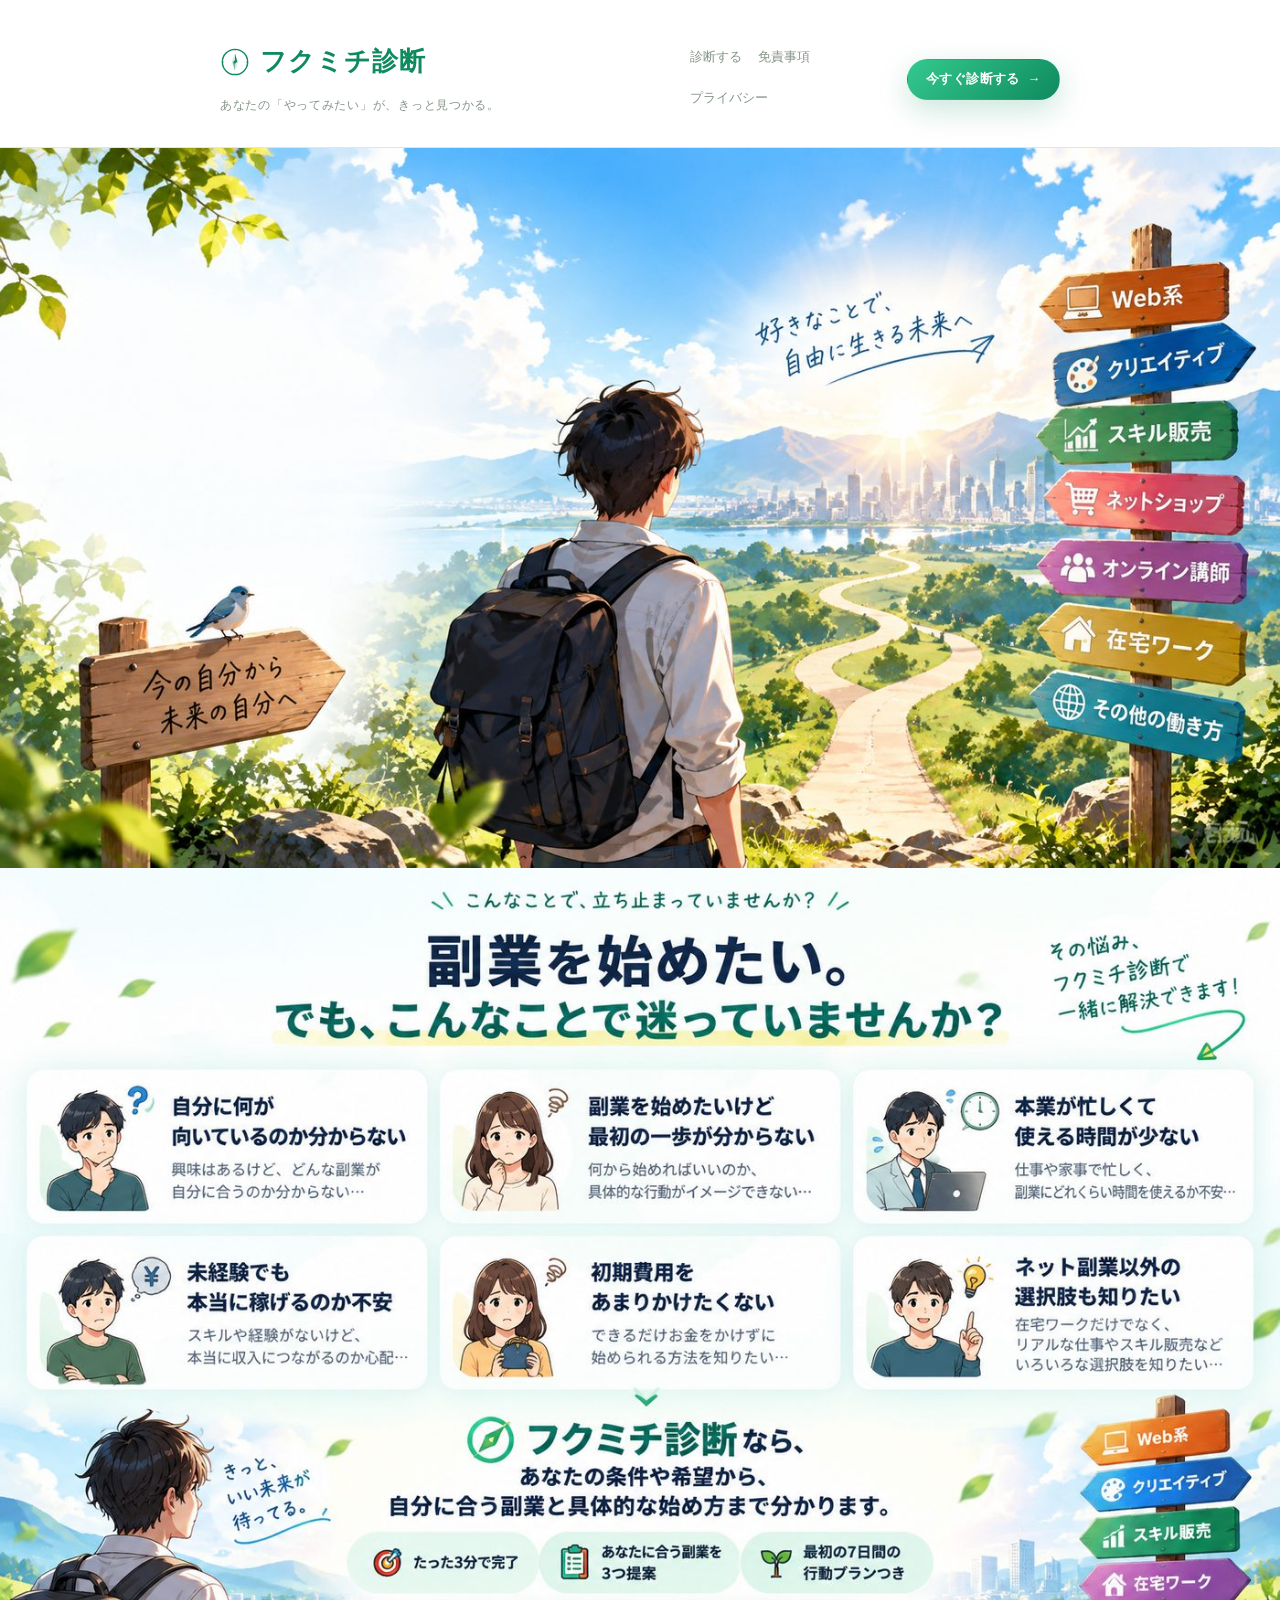
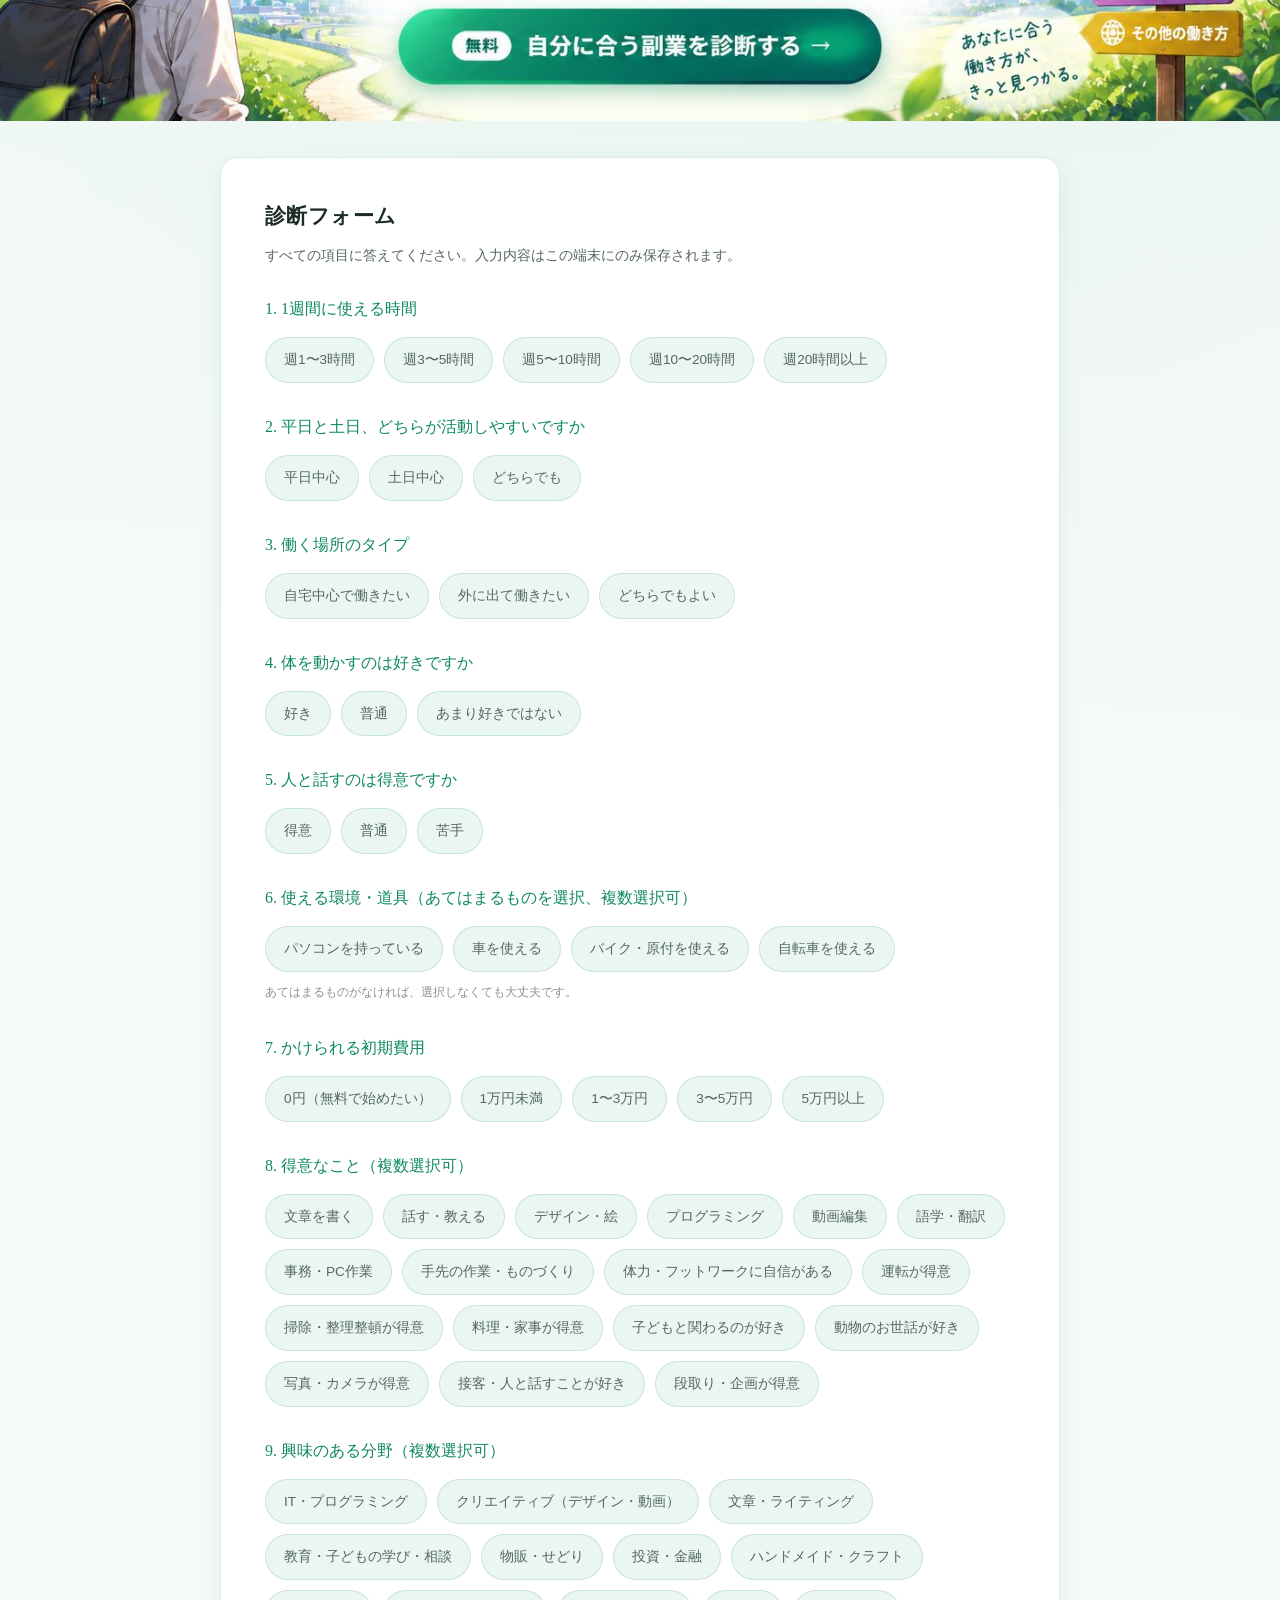
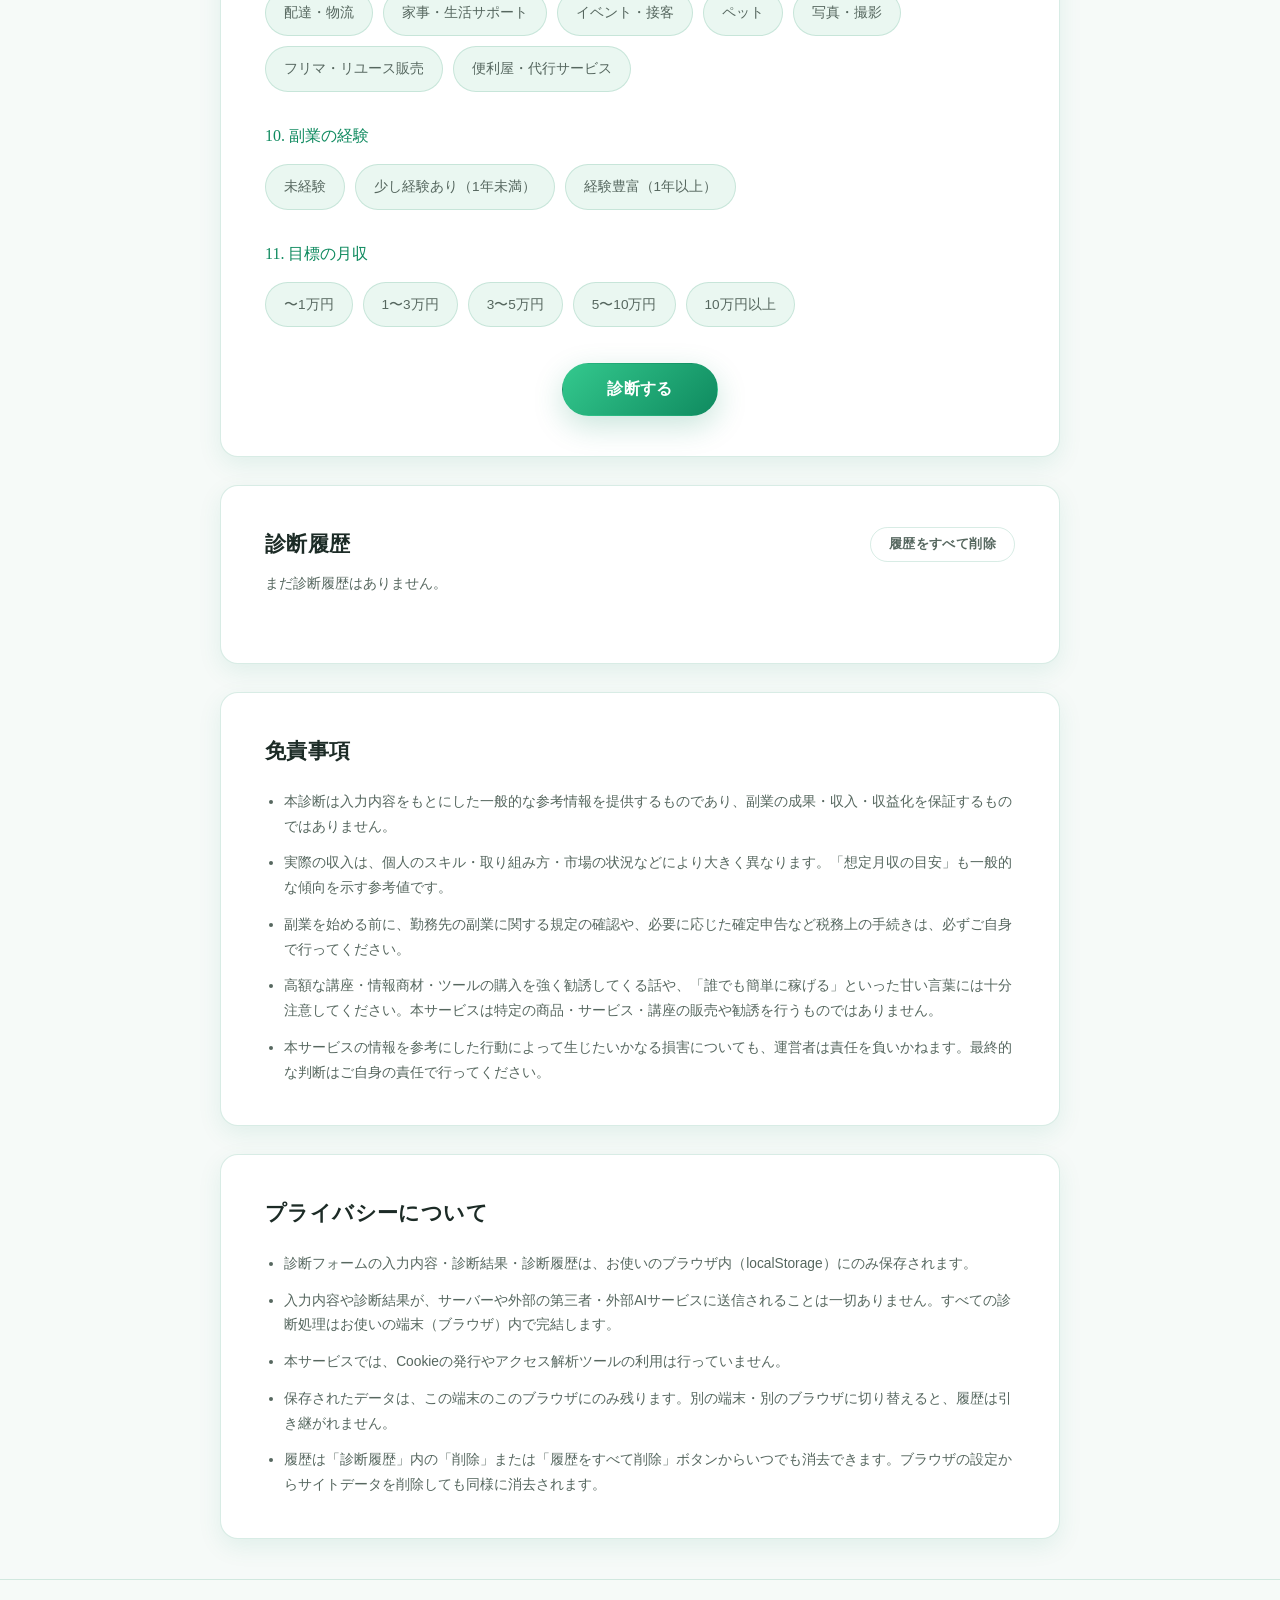
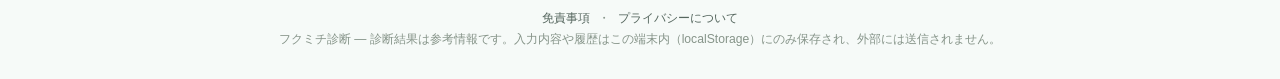
==== index.html @ d7894c23 "Add files via upload" ====
<!DOCTYPE html>
<html lang="ja">
<head>
<meta charset="UTF-8">
<meta name="viewport" content="width=device-width, initial-scale=1.0">
<title>フクミチ診断｜自分に合う副業と最初の7日間が分かる無料診断</title>
<meta name="description" content="自分に合う副業が分かる無料診断サービス「フクミチ診断」。簡単な質問に答えるだけで、副業初心者でも始めやすいおすすめ副業を3つ提案し、最初の7日間の行動プランまで案内します。">
<meta name="robots" content="index, follow">
<link rel="canonical" href="https://jin-builds.github.io/fukumichi-shindan/">

<meta property="og:type" content="website">
<meta property="og:site_name" content="フクミチ診断">
<meta property="og:title" content="フクミチ診断｜自分に合う副業と最初の7日間が分かる無料診断">
<meta property="og:description" content="自分に合う副業が分かる無料診断サービス「フクミチ診断」。簡単な質問に答えるだけで、副業初心者でも始めやすいおすすめ副業を3つ提案し、最初の7日間の行動プランまで案内します。">
<meta property="og:url" content="https://jin-builds.github.io/fukumichi-shindan/">
<meta property="og:image" content="https://jin-builds.github.io/fukumichi-shindan/fukumichi_header_light.jpg">

<meta name="twitter:card" content="summary_large_image">
<meta name="twitter:title" content="フクミチ診断｜自分に合う副業と最初の7日間が分かる無料診断">
<meta name="twitter:description" content="自分に合う副業が分かる無料診断サービス「フクミチ診断」。簡単な質問に答えるだけで、副業初心者でも始めやすいおすすめ副業を3つ提案し、最初の7日間の行動プランまで案内します。">
<meta name="twitter:image" content="https://jin-builds.github.io/fukumichi-shindan/fukumichi_header_light.jpg">

<meta name="google-site-verification" content="DPWuHBOjRNF4Gl8Ea7e0CDWMBEQJ9c4RrdTBMMDULVU"/>
<link rel="icon" href="data:image/svg+xml,%3Csvg xmlns='http://www.w3.org/2000/svg' viewBox='0 0 64 64'%3E%3Crect width='64' height='64' rx='14' fill='%23ffffff'/%3E%3Ccircle cx='32' cy='32' r='22' fill='none' stroke='%230f8a5f' stroke-width='4'/%3E%3Cpolygon points='32,16 37,32 32,48 27,32' fill='%2334c98e'/%3E%3Ccircle cx='32' cy='32' r='3' fill='%230f8a5f'/%3E%3C/svg%3E">
<link rel="stylesheet" href="style.css">
</head>
<body>

<h1 class="visually-hidden">フクミチ診断｜自分に合う副業と、最初の7日間が分かる無料診断</h1>

<svg width="0" height="0" style="position:absolute" aria-hidden="true">
  <symbol id="icon-compass" viewBox="0 0 64 64">
    <circle cx="32" cy="32" r="27" fill="none" stroke="currentColor" stroke-width="3"/>
    <circle cx="32" cy="6" r="1.6" fill="currentColor"/>
    <circle cx="32" cy="58" r="1.6" fill="currentColor"/>
    <circle cx="6" cy="32" r="1.6" fill="currentColor"/>
    <circle cx="58" cy="32" r="1.6" fill="currentColor"/>
    <polygon points="32,14 39,32 32,50 25,32" fill="currentColor" opacity="0.18"/>
    <polygon points="32,14 37,32 32,32" fill="currentColor"/>
    <polygon points="32,50 27,32 32,32" fill="currentColor" opacity="0.55"/>
    <circle cx="32" cy="32" r="3" fill="currentColor"/>
  </symbol>
</svg>

<header class="site-header">
  <div class="container header-inner">
    <div class="brand">
      <svg class="icon-compass brand-icon" aria-hidden="true"><use href="#icon-compass"></use></svg>
      <span class="brand-mark">フクミチ診断</span>
      <span class="brand-sub">あなたの「やってみたい」が、きっと見つかる。</span>
    </div>
    <nav class="site-nav" aria-label="ページ内リンク">
      <a href="#diagnose">診断する</a>
      <a href="#disclaimer">免責事項</a>
      <a href="#privacy">プライバシー</a>
    </nav>
    <a href="#diagnose" class="btn btn-primary btn-small header-cta">今すぐ診断する <span aria-hidden="true">→</span></a>
  </div>
</header>

<!-- Brand visual: header image -->
<div class="brand-visual">
  <img
    src="fukumichi_header_light.jpg"
    alt="フクミチ診断。好きなことで、自由に生きる未来へ。今の自分から未来の自分へ。リュックを背負った人物が、Web系・クリエイティブ・スキル販売・ネットショップ・オンライン講師・在宅ワーク・その他の働き方への道しるべが立つ道を見つめている。"
    class="brand-visual-img"
    width="1400" height="788"
  >
</div>

<!-- Brand visual: diagnosis intro image (contains the CTA into the form) -->
<div class="brand-visual diagnosis-visual">
  <img
    src="fukumichi_diagnosis_light.jpg"
    alt="副業を始めたい。でも、こんなことで迷っていませんか？ 自分に何が向いているのか分からない。最初の一歩が分からない。本業が忙しくて時間が少ない。未経験で稼げるか不安。初期費用をかけたくない。ネット副業以外の選択肢も知りたい。フクミチ診断なら、あなたの条件や希望から自分に合う副業と具体的な始め方まで分かります。たった3分で完了、あなたに合う副業を3つ提案、最初の7日間の行動プランつき。"
    class="brand-visual-img"
    width="1400" height="933"
  >
  <button
    type="button"
    id="diagnosis-image-cta"
    class="diagnosis-cta-hotspot"
    aria-label="自分に合う副業を診断する（診断フォームへ移動します）"
  ></button>
</div>

<main class="container">

  <!-- Diagnosis Form -->
  <section id="diagnose" class="card form-card">
    <h2 class="section-title">診断フォーム</h2>
    <p class="section-desc">すべての項目に答えてください。入力内容はこの端末にのみ保存されます。</p>

    <form id="diagnosis-form" novalidate>

      <fieldset class="field-block">
        <legend>1. 1週間に使える時間</legend>
        <div class="option-grid" data-name="time" data-type="radio">
          <label class="option-pill">
            <input type="radio" name="time" value="0" required>
            <span>週1〜3時間</span>
          </label>
          <label class="option-pill">
            <input type="radio" name="time" value="1">
            <span>週3〜5時間</span>
          </label>
          <label class="option-pill">
            <input type="radio" name="time" value="2">
            <span>週5〜10時間</span>
          </label>
          <label class="option-pill">
            <input type="radio" name="time" value="3">
            <span>週10〜20時間</span>
          </label>
          <label class="option-pill">
            <input type="radio" name="time" value="4">
            <span>週20時間以上</span>
          </label>
        </div>
        <p class="field-error" data-error-for="time">いずれか1つを選択してください</p>
      </fieldset>

      <fieldset class="field-block">
        <legend>2. 平日と土日、どちらが活動しやすいですか</legend>
        <div class="option-grid" data-name="dayType" data-type="radio">
          <label class="option-pill">
            <input type="radio" name="dayType" value="weekday" required>
            <span>平日中心</span>
          </label>
          <label class="option-pill">
            <input type="radio" name="dayType" value="weekend">
            <span>土日中心</span>
          </label>
          <label class="option-pill">
            <input type="radio" name="dayType" value="either">
            <span>どちらでも</span>
          </label>
        </div>
        <p class="field-error" data-error-for="dayType">いずれか1つを選択してください</p>
      </fieldset>

      <fieldset class="field-block">
        <legend>3. 働く場所のタイプ</legend>
        <div class="option-grid" data-name="workStyle" data-type="radio">
          <label class="option-pill">
            <input type="radio" name="workStyle" value="online" required>
            <span>自宅中心で働きたい</span>
          </label>
          <label class="option-pill">
            <input type="radio" name="workStyle" value="offline">
            <span>外に出て働きたい</span>
          </label>
          <label class="option-pill">
            <input type="radio" name="workStyle" value="either">
            <span>どちらでもよい</span>
          </label>
        </div>
        <p class="field-error" data-error-for="workStyle">いずれか1つを選択してください</p>
      </fieldset>

      <fieldset class="field-block">
        <legend>4. 体を動かすのは好きですか</legend>
        <div class="option-grid" data-name="physicalPref" data-type="radio">
          <label class="option-pill">
            <input type="radio" name="physicalPref" value="good" required>
            <span>好き</span>
          </label>
          <label class="option-pill">
            <input type="radio" name="physicalPref" value="neutral">
            <span>普通</span>
          </label>
          <label class="option-pill">
            <input type="radio" name="physicalPref" value="poor">
            <span>あまり好きではない</span>
          </label>
        </div>
        <p class="field-error" data-error-for="physicalPref">いずれか1つを選択してください</p>
      </fieldset>

      <fieldset class="field-block">
        <legend>5. 人と話すのは得意ですか</legend>
        <div class="option-grid" data-name="communication" data-type="radio">
          <label class="option-pill">
            <input type="radio" name="communication" value="good" required>
            <span>得意</span>
          </label>
          <label class="option-pill">
            <input type="radio" name="communication" value="neutral">
            <span>普通</span>
          </label>
          <label class="option-pill">
            <input type="radio" name="communication" value="poor">
            <span>苦手</span>
          </label>
        </div>
        <p class="field-error" data-error-for="communication">いずれか1つを選択してください</p>
      </fieldset>

      <fieldset class="field-block">
        <legend>6. 使える環境・道具（あてはまるものを選択、複数選択可）</legend>
        <div class="option-grid" data-name="resources" data-type="checkbox">
          <label class="option-pill"><input type="checkbox" name="resources" value="pc"><span>パソコンを持っている</span></label>
          <label class="option-pill"><input type="checkbox" name="resources" value="car"><span>車を使える</span></label>
          <label class="option-pill"><input type="checkbox" name="resources" value="motorbike"><span>バイク・原付を使える</span></label>
          <label class="option-pill"><input type="checkbox" name="resources" value="bicycle"><span>自転車を使える</span></label>
        </div>
        <p class="field-desc">あてはまるものがなければ、選択しなくても大丈夫です。</p>
      </fieldset>

      <fieldset class="field-block">
        <legend>7. かけられる初期費用</legend>
        <div class="option-grid" data-name="budget" data-type="radio">
          <label class="option-pill">
            <input type="radio" name="budget" value="0" required>
            <span>0円（無料で始めたい）</span>
          </label>
          <label class="option-pill">
            <input type="radio" name="budget" value="1">
            <span>1万円未満</span>
          </label>
          <label class="option-pill">
            <input type="radio" name="budget" value="2">
            <span>1〜3万円</span>
          </label>
          <label class="option-pill">
            <input type="radio" name="budget" value="3">
            <span>3〜5万円</span>
          </label>
          <label class="option-pill">
            <input type="radio" name="budget" value="4">
            <span>5万円以上</span>
          </label>
        </div>
        <p class="field-error" data-error-for="budget">いずれか1つを選択してください</p>
      </fieldset>

      <fieldset class="field-block">
        <legend>8. 得意なこと（複数選択可）</legend>
        <div class="option-grid" data-name="skills" data-type="checkbox">
          <label class="option-pill"><input type="checkbox" name="skills" value="writing"><span>文章を書く</span></label>
          <label class="option-pill"><input type="checkbox" name="skills" value="talking"><span>話す・教える</span></label>
          <label class="option-pill"><input type="checkbox" name="skills" value="design"><span>デザイン・絵</span></label>
          <label class="option-pill"><input type="checkbox" name="skills" value="programming"><span>プログラミング</span></label>
          <label class="option-pill"><input type="checkbox" name="skills" value="video"><span>動画編集</span></label>
          <label class="option-pill"><input type="checkbox" name="skills" value="language"><span>語学・翻訳</span></label>
          <label class="option-pill"><input type="checkbox" name="skills" value="office"><span>事務・PC作業</span></label>
          <label class="option-pill"><input type="checkbox" name="skills" value="handmade"><span>手先の作業・ものづくり</span></label>
          <label class="option-pill"><input type="checkbox" name="skills" value="physical"><span>体力・フットワークに自信がある</span></label>
          <label class="option-pill"><input type="checkbox" name="skills" value="driving"><span>運転が得意</span></label>
          <label class="option-pill"><input type="checkbox" name="skills" value="cleaning"><span>掃除・整理整頓が得意</span></label>
          <label class="option-pill"><input type="checkbox" name="skills" value="cooking"><span>料理・家事が得意</span></label>
          <label class="option-pill"><input type="checkbox" name="skills" value="childcare"><span>子どもと関わるのが好き</span></label>
          <label class="option-pill"><input type="checkbox" name="skills" value="animal"><span>動物のお世話が好き</span></label>
          <label class="option-pill"><input type="checkbox" name="skills" value="photography"><span>写真・カメラが得意</span></label>
          <label class="option-pill"><input type="checkbox" name="skills" value="communication"><span>接客・人と話すことが好き</span></label>
          <label class="option-pill"><input type="checkbox" name="skills" value="planning"><span>段取り・企画が得意</span></label>
        </div>
        <p class="field-error" data-error-for="skills">1つ以上選択してください</p>
      </fieldset>

      <fieldset class="field-block">
        <legend>9. 興味のある分野（複数選択可）</legend>
        <div class="option-grid" data-name="interests" data-type="checkbox">
          <label class="option-pill"><input type="checkbox" name="interests" value="it"><span>IT・プログラミング</span></label>
          <label class="option-pill"><input type="checkbox" name="interests" value="creative"><span>クリエイティブ（デザイン・動画）</span></label>
          <label class="option-pill"><input type="checkbox" name="interests" value="writing"><span>文章・ライティング</span></label>
          <label class="option-pill"><input type="checkbox" name="interests" value="education"><span>教育・子どもの学び・相談</span></label>
          <label class="option-pill"><input type="checkbox" name="interests" value="ec"><span>物販・せどり</span></label>
          <label class="option-pill"><input type="checkbox" name="interests" value="finance"><span>投資・金融</span></label>
          <label class="option-pill"><input type="checkbox" name="interests" value="handmade"><span>ハンドメイド・クラフト</span></label>
          <label class="option-pill"><input type="checkbox" name="interests" value="delivery"><span>配達・物流</span></label>
          <label class="option-pill"><input type="checkbox" name="interests" value="housework"><span>家事・生活サポート</span></label>
          <label class="option-pill"><input type="checkbox" name="interests" value="event"><span>イベント・接客</span></label>
          <label class="option-pill"><input type="checkbox" name="interests" value="pet"><span>ペット</span></label>
          <label class="option-pill"><input type="checkbox" name="interests" value="photo"><span>写真・撮影</span></label>
          <label class="option-pill"><input type="checkbox" name="interests" value="flea"><span>フリマ・リユース販売</span></label>
          <label class="option-pill"><input type="checkbox" name="interests" value="agency"><span>便利屋・代行サービス</span></label>
        </div>
        <p class="field-error" data-error-for="interests">1つ以上選択してください</p>
      </fieldset>

      <fieldset class="field-block">
        <legend>10. 副業の経験</legend>
        <div class="option-grid" data-name="experience" data-type="radio">
          <label class="option-pill">
            <input type="radio" name="experience" value="none" required>
            <span>未経験</span>
          </label>
          <label class="option-pill">
            <input type="radio" name="experience" value="little">
            <span>少し経験あり（1年未満）</span>
          </label>
          <label class="option-pill">
            <input type="radio" name="experience" value="rich">
            <span>経験豊富（1年以上）</span>
          </label>
        </div>
        <p class="field-error" data-error-for="experience">いずれか1つを選択してください</p>
      </fieldset>

      <fieldset class="field-block">
        <legend>11. 目標の月収</legend>
        <div class="option-grid" data-name="incomeGoal" data-type="radio">
          <label class="option-pill">
            <input type="radio" name="incomeGoal" value="0" required>
            <span>〜1万円</span>
          </label>
          <label class="option-pill">
            <input type="radio" name="incomeGoal" value="1">
            <span>1〜3万円</span>
          </label>
          <label class="option-pill">
            <input type="radio" name="incomeGoal" value="2">
            <span>3〜5万円</span>
          </label>
          <label class="option-pill">
            <input type="radio" name="incomeGoal" value="3">
            <span>5〜10万円</span>
          </label>
          <label class="option-pill">
            <input type="radio" name="incomeGoal" value="4">
            <span>10万円以上</span>
          </label>
        </div>
        <p class="field-error" data-error-for="incomeGoal">いずれか1つを選択してください</p>
      </fieldset>

      <div class="form-actions">
        <button type="submit" class="btn btn-primary btn-large">診断する</button>
      </div>
    </form>
  </section>

  <!-- History -->
  <section class="history-section">
    <div class="history-header">
      <h2 class="section-title">診断履歴</h2>
      <button id="clear-history" class="btn btn-ghost btn-small">履歴をすべて削除</button>
    </div>
    <p class="section-desc" id="history-empty">まだ診断履歴はありません。</p>
    <ul id="history-list" class="history-list"></ul>
  </section>

  <!-- Disclaimer -->
  <section id="disclaimer" class="card info-card">
    <h2 class="section-title">免責事項</h2>
    <ul class="info-list">
      <li>本診断は入力内容をもとにした一般的な参考情報を提供するものであり、副業の成果・収入・収益化を保証するものではありません。</li>
      <li>実際の収入は、個人のスキル・取り組み方・市場の状況などにより大きく異なります。「想定月収の目安」も一般的な傾向を示す参考値です。</li>
      <li>副業を始める前に、勤務先の副業に関する規定の確認や、必要に応じた確定申告など税務上の手続きは、必ずご自身で行ってください。</li>
      <li>高額な講座・情報商材・ツールの購入を強く勧誘してくる話や、「誰でも簡単に稼げる」といった甘い言葉には十分注意してください。本サービスは特定の商品・サービス・講座の販売や勧誘を行うものではありません。</li>
      <li>本サービスの情報を参考にした行動によって生じたいかなる損害についても、運営者は責任を負いかねます。最終的な判断はご自身の責任で行ってください。</li>
    </ul>
  </section>

  <!-- Privacy -->
  <section id="privacy" class="card info-card">
    <h2 class="section-title">プライバシーについて</h2>
    <ul class="info-list">
      <li>診断フォームの入力内容・診断結果・診断履歴は、お使いのブラウザ内（localStorage）にのみ保存されます。</li>
      <li>入力内容や診断結果が、サーバーや外部の第三者・外部AIサービスに送信されることは一切ありません。すべての診断処理はお使いの端末（ブラウザ）内で完結します。</li>
      <li>本サービスでは、Cookieの発行やアクセス解析ツールの利用は行っていません。</li>
      <li>保存されたデータは、この端末のこのブラウザにのみ残ります。別の端末・別のブラウザに切り替えると、履歴は引き継がれません。</li>
      <li>履歴は「診断履歴」内の「削除」または「履歴をすべて削除」ボタンからいつでも消去できます。ブラウザの設定からサイトデータを削除しても同様に消去されます。</li>
    </ul>
  </section>

</main>

<footer class="site-footer">
  <div class="container">
    <p class="footer-links"><a href="#disclaimer">免責事項</a><span aria-hidden="true">・</span><a href="#privacy">プライバシーについて</a></p>
    <p>フクミチ診断 &mdash; 診断結果は参考情報です。入力内容や履歴はこの端末内（localStorage）にのみ保存され、外部には送信されません。</p>
  </div>
</footer>

<button type="button" id="back-to-top" class="back-to-top" aria-label="ページ上部へ戻る" tabindex="-1">
  <span aria-hidden="true">↑</span> TOP
</button>

<script src="data.js"></script>
<script src="app.js"></script>
</body>
</html>
---- style.css ----
/* ==========================================================
   フクミチ診断 — base styles
   白ベース × グリーンエメラルドの、明るく前向きで信頼感のある配色
   ========================================================== */

:root {
  --bg: #f6faf8;
  --surface: #ffffff;
  --surface-raised: #eaf7f1;
  --border: rgba(15, 138, 95, 0.16);
  --border-strong: rgba(15, 138, 95, 0.4);
  --accent: #0f8a5f;
  --accent-light: #34c98e;
  --accent-dim: rgba(15, 138, 95, 0.1);
  --star: #e9a23b;
  --star-dim: #dbe6e0;
  --text: #1c2b26;
  --text-muted: #56675f;
  --text-faint: #869489;
  --danger: #c0453a;
  --success: #1f9d55;
  --radius-lg: 18px;
  --radius-md: 12px;
  --radius-sm: 8px;
  --shadow-lg: 0 24px 60px rgba(15, 138, 95, 0.16);
  --shadow-sm: 0 8px 24px rgba(15, 138, 95, 0.09);
  --serif: "Hiragino Mincho ProN", "Yu Mincho", "Noto Serif JP", "Times New Roman", serif;
  --sans: "Hiragino Kaku Gothic ProN", "Yu Gothic", "Noto Sans JP", "Segoe UI", sans-serif;
  color-scheme: light;
}

* { box-sizing: border-box; }

.visually-hidden {
  position: absolute;
  width: 1px;
  height: 1px;
  padding: 0;
  margin: -1px;
  overflow: hidden;
  clip: rect(0, 0, 0, 0);
  white-space: nowrap;
  border: 0;
}

html, body {
  margin: 0;
  padding: 0;
  background: var(--bg);
  color: var(--text);
}

body {
  font-family: var(--sans);
  line-height: 1.75;
  -webkit-font-smoothing: antialiased;
  background:
    radial-gradient(circle at 15% 0%, rgba(52,201,142,0.12), transparent 45%),
    radial-gradient(circle at 100% 15%, rgba(15,138,95,0.07), transparent 40%),
    var(--bg);
}

.icon-compass {
  width: 1em;
  height: 1em;
  fill: none;
  color: var(--accent);
}

.container {
  max-width: 880px;
  margin: 0 auto;
  padding-inline: 20px;
}

h1, h2, h3 {
  font-family: var(--serif);
  font-weight: 600;
  letter-spacing: 0.02em;
  color: var(--text);
  margin: 0;
}

a { color: inherit; }

/* ---------- Header ---------- */

.site-header {
  padding-block: 40px 28px;
  border-bottom: 1px solid var(--border);
  background: #ffffff;
}

.header-inner {
  display: flex;
  flex-direction: column;
  gap: 14px;
}

@media (min-width: 780px) {
  .header-inner {
    flex-direction: row;
    align-items: center;
    justify-content: space-between;
    gap: 24px;
  }
  .header-inner .site-nav { margin-top: 0; }
}

.brand {
  display: flex;
  align-items: center;
  gap: 10px;
  flex-wrap: wrap;
}

.brand-icon {
  width: 30px;
  height: 30px;
  flex-shrink: 0;
}

.brand-mark {
  font-family: var(--serif);
  font-size: 1.6rem;
  font-weight: 700;
  letter-spacing: 0.04em;
  color: var(--accent);
}

.brand-sub {
  font-size: 0.75rem;
  letter-spacing: 0.06em;
  color: var(--text-faint);
  align-self: flex-end;
  padding-bottom: 3px;
}

.header-lede {
  margin: 4px 0 0;
  color: var(--text-muted);
  font-size: 0.92rem;
}

.site-nav {
  display: flex;
  flex-wrap: wrap;
  gap: 16px;
  margin-top: 14px;
}

.site-nav a {
  font-size: 0.8rem;
  color: var(--text-faint);
  text-decoration: none;
  border-bottom: 1px solid transparent;
  padding-bottom: 2px;
  transition: color 0.15s ease, border-color 0.15s ease;
}

.site-nav a:hover {
  color: var(--accent);
  border-color: var(--border-strong);
}

/* ---------- Header CTA ---------- */

.header-cta {
  white-space: nowrap;
}

@media (max-width: 780px) {
  .header-cta { display: none; }
}

/* ---------- Brand visual (real header / diagnosis images) ---------- */

.brand-visual {
  width: 100%;
  max-width: 1600px;
  margin: 0 auto;
  line-height: 0;
}

.brand-visual-img {
  display: block;
  width: 100%;
  height: auto;
}

.diagnosis-visual {
  position: relative;
}

.diagnosis-cta-hotspot {
  position: absolute;
  left: 30%;
  top: 85.5%;
  width: 39%;
  height: 10.5%;
  padding: 0;
  margin: 0;
  background: transparent;
  border: none;
  border-radius: 999px;
  cursor: pointer;
  -webkit-tap-highlight-color: transparent;
}

.diagnosis-cta-hotspot:hover,
.diagnosis-cta-hotspot:focus-visible {
  outline: 2px solid #ffffff;
  outline-offset: -3px;
}

main.container {
  padding-top: 36px;
}

/* ---------- Buttons ---------- */

.btn {
  display: inline-flex;
  align-items: center;
  justify-content: center;
  gap: 8px;
  font-family: var(--sans);
  font-size: 0.92rem;
  font-weight: 600;
  letter-spacing: 0.03em;
  padding: 13px 30px;
  border-radius: 999px;
  border: 1px solid transparent;
  cursor: pointer;
  transition: transform 0.15s ease, box-shadow 0.15s ease, background 0.15s ease, border-color 0.15s ease;
  text-decoration: none;
}

.btn-primary {
  background: linear-gradient(135deg, var(--accent-light), var(--accent));
  color: #ffffff;
  box-shadow: 0 10px 30px rgba(15, 138, 95, 0.22);
}

.btn-primary:hover {
  transform: translateY(-1px);
  box-shadow: 0 14px 36px rgba(15, 138, 95, 0.3);
}

.btn-large {
  padding: 15px 44px;
  font-size: 1rem;
  width: 100%;
}

@media (min-width: 560px) {
  .btn-large { width: auto; }
}

.btn-ghost {
  background: transparent;
  color: var(--text-muted);
  border-color: var(--border);
}

.btn-ghost:hover {
  color: var(--accent);
  border-color: var(--border-strong);
}

.btn-small {
  padding: 8px 18px;
  font-size: 0.8rem;
}

.btn-outline {
  background: transparent;
  color: var(--accent);
  border-color: var(--border-strong);
  padding: 8px 18px;
  font-size: 0.8rem;
}

.btn-outline:hover {
  background: var(--accent-dim);
}

/* ---------- Cards / Sections ---------- */

.card,
.results-section,
.history-section {
  background: var(--surface);
  border: 1px solid var(--border);
  border-radius: var(--radius-lg);
  padding: 32px 24px;
  margin-bottom: 28px;
  box-shadow: var(--shadow-sm);
}

@media (min-width: 640px) {
  .card, .results-section, .history-section {
    padding: 40px 44px;
  }
}

.section-title {
  font-size: 1.3rem;
  margin-bottom: 8px;
}

.section-desc {
  color: var(--text-muted);
  font-size: 0.88rem;
  margin: 0 0 28px;
}

/* ---------- Form ---------- */

.field-block {
  border: none;
  padding: 0;
  margin: 0 0 30px;
}

.field-block legend {
  font-family: var(--serif);
  font-size: 1rem;
  color: var(--accent);
  padding: 0 0 14px;
  width: 100%;
}

.option-grid {
  display: flex;
  flex-wrap: wrap;
  gap: 10px;
}

.option-pill {
  position: relative;
}

.option-pill input {
  position: absolute;
  opacity: 0;
  width: 1px;
  height: 1px;
  pointer-events: none;
}

.option-pill span {
  display: inline-flex;
  align-items: center;
  padding: 10px 18px;
  border-radius: 999px;
  border: 1px solid var(--border);
  background: var(--surface-raised);
  color: var(--text-muted);
  font-size: 0.85rem;
  cursor: pointer;
  transition: all 0.15s ease;
  user-select: none;
}

.option-pill input:hover + span {
  border-color: var(--border-strong);
  color: var(--text);
}

.option-pill input:checked + span {
  background: linear-gradient(135deg, var(--accent-dim), rgba(79, 143, 209, 0.22));
  border-color: var(--accent-light);
  color: var(--accent);
  font-weight: 600;
}

.option-pill input:focus-visible + span {
  outline: 2px solid var(--accent-light);
  outline-offset: 2px;
}

.field-error {
  display: none;
  color: var(--danger);
  font-size: 0.78rem;
  margin: 10px 0 0;
}

.field-desc {
  color: var(--text-faint);
  font-size: 0.78rem;
  margin: 10px 0 0;
}

.field-block.has-error .field-error {
  display: block;
}

.field-block.has-error legend {
  color: var(--danger);
}

.form-actions {
  margin-top: 36px;
  text-align: center;
}

/* ---------- Results ---------- */

.results-section {
  scroll-margin-top: 24px;
}

.legend-box {
  background: var(--surface-raised);
  border: 1px solid var(--border);
  border-radius: var(--radius-md);
  padding: 18px 20px;
  margin-bottom: 28px;
}

.legend-title {
  margin: 0 0 12px;
  font-family: var(--serif);
  font-size: 0.9rem;
  color: var(--accent);
}

.legend-list {
  margin: 0;
  display: grid;
  grid-template-columns: 1fr;
  gap: 10px;
}

@media (min-width: 640px) {
  .legend-list { grid-template-columns: 1fr 1fr; }
}

.legend-list dt {
  font-size: 0.78rem;
  font-weight: 700;
  color: var(--text);
  margin-bottom: 2px;
}

.legend-list dd {
  margin: 0;
  font-size: 0.78rem;
  color: var(--text-muted);
  line-height: 1.6;
}

.result-cards {
  display: grid;
  grid-template-columns: 1fr;
  gap: 18px;
  margin-bottom: 36px;
}

@media (min-width: 720px) {
  .result-cards {
    grid-template-columns: repeat(3, 1fr);
  }
}

.result-card {
  background: var(--surface);
  border: 1px solid var(--border);
  border-radius: var(--radius-md);
  padding: 24px 20px;
  display: flex;
  flex-direction: column;
  gap: 14px;
  position: relative;
  box-shadow: var(--shadow-sm);
  transition: border-color 0.15s ease;
}

.result-card.rank-1 {
  border-color: var(--border-strong);
  box-shadow: 0 0 0 1px var(--accent-dim), var(--shadow-sm);
}

.result-rank {
  position: absolute;
  top: -12px;
  left: 20px;
  background: linear-gradient(135deg, var(--accent-light), var(--accent));
  color: #ffffff;
  font-size: 0.72rem;
  font-weight: 700;
  padding: 4px 12px;
  border-radius: 999px;
  letter-spacing: 0.04em;
}

.result-name {
  font-family: var(--serif);
  font-size: 1.15rem;
  margin-top: 8px;
  color: var(--accent);
}

.result-stars {
  color: var(--star);
  font-size: 0.95rem;
  letter-spacing: 2px;
}

.result-stars .dim { color: var(--star-dim); }

.result-desc {
  font-size: 0.85rem;
  color: var(--text-muted);
  margin: 0;
}

.result-reason {
  font-size: 0.83rem;
  color: var(--text);
  background: var(--accent-dim);
  border: 1px solid var(--border);
  border-radius: var(--radius-sm);
  padding: 10px 12px;
  margin: 0;
  line-height: 1.7;
}

.result-reason strong {
  color: var(--accent);
  font-size: 0.75rem;
  letter-spacing: 0.04em;
}

.result-meta {
  display: flex;
  flex-direction: column;
  gap: 8px;
  font-size: 0.82rem;
  border-top: 1px solid var(--border);
  padding-top: 14px;
}

.result-meta-row {
  display: flex;
  flex-direction: column;
  gap: 2px;
}

.result-meta-label {
  color: var(--text-faint);
}

.result-meta-value {
  color: var(--text);
  font-weight: 600;
  line-height: 1.5;
}

.result-pointers {
  display: flex;
  flex-direction: column;
  gap: 10px;
  border-top: 1px solid var(--border);
  padding-top: 14px;
}

.pointer-block ul {
  margin: 4px 0 0;
  padding-left: 1.1em;
  display: flex;
  flex-direction: column;
  gap: 4px;
}

.pointer-block li {
  font-size: 0.8rem;
  line-height: 1.6;
}

.pointer-title {
  margin: 0;
  font-size: 0.75rem;
  font-weight: 700;
  letter-spacing: 0.03em;
}

.pointer-pros .pointer-title { color: var(--success); }
.pointer-pros li { color: var(--text); }

.pointer-cons .pointer-title { color: var(--danger); }
.pointer-cons li { color: var(--text-muted); }

.result-first-action {
  background: var(--accent-dim);
  border: 1px solid var(--border);
  border-radius: var(--radius-sm);
  padding: 12px 14px;
  font-size: 0.82rem;
  color: var(--text);
}

.result-first-action strong {
  display: block;
  color: var(--accent);
  font-size: 0.75rem;
  letter-spacing: 0.04em;
  margin-bottom: 4px;
}

/* ---------- 7-day plan ---------- */

.plan-block {
  border-top: 1px solid var(--border);
  padding-top: 32px;
}

.plan-title {
  font-size: 1.15rem;
  margin-bottom: 20px;
}

.plan-title span {
  color: var(--accent);
  font-weight: 600;
}

.plan-desc {
  margin: -12px 0 20px;
  color: var(--text-muted);
  font-size: 0.84rem;
}

.plan-tabs {
  display: flex;
  flex-wrap: wrap;
  gap: 8px;
  margin-bottom: 20px;
}

.plan-tab {
  font-family: var(--sans);
  font-size: 0.82rem;
  font-weight: 600;
  padding: 9px 16px;
  border-radius: 999px;
  border: 1px solid var(--border);
  background: var(--surface-raised);
  color: var(--text-muted);
  cursor: pointer;
  transition: all 0.15s ease;
}

.plan-tab:hover {
  border-color: var(--border-strong);
  color: var(--text);
}

.plan-tab.active {
  background: linear-gradient(135deg, var(--accent-light), var(--accent));
  border-color: var(--accent);
  color: #ffffff;
}

.plan-list {
  list-style: none;
  margin: 0;
  padding: 0;
  display: flex;
  flex-direction: column;
  gap: 12px;
}

.plan-item {
  display: flex;
  gap: 16px;
  align-items: flex-start;
  background: var(--surface-raised);
  border: 1px solid var(--border);
  border-radius: var(--radius-sm);
  padding: 14px 18px;
}

.plan-day {
  flex-shrink: 0;
  width: 52px;
  text-align: center;
  font-family: var(--serif);
  color: var(--accent);
  font-size: 0.78rem;
  letter-spacing: 0.05em;
  padding-top: 2px;
}

.plan-day strong {
  display: block;
  font-size: 1.1rem;
  line-height: 1;
}

.plan-text {
  font-size: 0.88rem;
  color: var(--text);
}

/* ---------- History ---------- */

.history-header {
  display: flex;
  justify-content: space-between;
  align-items: center;
  gap: 12px;
  margin-bottom: 8px;
  flex-wrap: wrap;
}

.history-header .section-title {
  margin-bottom: 0;
}

#history-empty {
  margin-top: 0;
}

.history-list {
  list-style: none;
  margin: 20px 0 0;
  padding: 0;
  display: flex;
  flex-direction: column;
  gap: 10px;
}

.history-item {
  background: var(--surface-raised);
  border: 1px solid var(--border);
  border-radius: var(--radius-sm);
  padding: 14px 16px;
  display: flex;
  justify-content: space-between;
  align-items: center;
  gap: 12px;
  flex-wrap: wrap;
}

.history-info {
  display: flex;
  flex-direction: column;
  gap: 4px;
}

.history-date {
  font-size: 0.72rem;
  color: var(--text-faint);
  letter-spacing: 0.03em;
}

.history-top {
  font-size: 0.9rem;
  color: var(--text);
}

.history-top strong {
  color: var(--accent);
}

.history-actions {
  display: flex;
  gap: 8px;
}

.icon-btn {
  background: transparent;
  border: 1px solid var(--border);
  color: var(--text-faint);
  border-radius: var(--radius-sm);
  padding: 6px 12px;
  font-size: 0.76rem;
  cursor: pointer;
  transition: all 0.15s ease;
}

.icon-btn:hover {
  color: var(--accent);
  border-color: var(--border-strong);
}

.icon-btn.danger:hover {
  color: var(--danger);
  border-color: var(--danger);
}

/* ---------- Info sections (disclaimer / privacy) ---------- */

.info-card .section-title {
  margin-bottom: 20px;
}

.info-list {
  margin: 0;
  padding-left: 1.2em;
  display: flex;
  flex-direction: column;
  gap: 12px;
}

.info-list li {
  font-size: 0.86rem;
  color: var(--text-muted);
  line-height: 1.8;
}

/* ---------- Footer ---------- */

.site-footer {
  border-top: 1px solid var(--border);
  padding-block: 28px;
  margin-top: 40px;
}

.footer-links {
  text-align: center;
  margin: 0 0 10px;
  font-size: 0.8rem;
}

.footer-links a {
  color: var(--text-muted);
  text-decoration: none;
}

.footer-links a:hover {
  color: var(--accent);
}

.footer-links span {
  color: var(--text-faint);
  margin: 0 8px;
}

.site-footer p {
  color: var(--text-faint);
  font-size: 0.76rem;
  text-align: center;
  margin: 0;
}

/* ---------- Result page (detail) ---------- */

.result-hero {
  scroll-margin-top: 24px;
}

.rank-tabs {
  display: flex;
  gap: 10px;
  overflow-x: auto;
  -webkit-overflow-scrolling: touch;
  padding-bottom: 4px;
  margin-top: 20px;
}

.rank-tab {
  flex-shrink: 0;
  display: flex;
  flex-direction: column;
  align-items: center;
  gap: 2px;
  padding: 10px 20px;
  border-radius: var(--radius-md);
  border: 1px solid var(--border);
  background: var(--surface-raised);
  color: var(--text-muted);
  font-family: var(--sans);
  cursor: pointer;
  transition: all 0.15s ease;
}

.rank-tab:hover {
  border-color: var(--border-strong);
  color: var(--text);
}

.rank-tab.active {
  background: linear-gradient(135deg, var(--accent-light), var(--accent));
  border-color: var(--accent);
  color: #ffffff;
}

.rank-tab-num {
  font-size: 0.7rem;
  font-weight: 700;
  letter-spacing: 0.05em;
}

.rank-tab-name {
  font-size: 0.82rem;
  font-weight: 600;
  white-space: nowrap;
}

.detail-nav {
  position: sticky;
  top: 0;
  z-index: 100;
  display: flex;
  gap: 8px;
  overflow-x: auto;
  -webkit-overflow-scrolling: touch;
  background: var(--bg);
  padding: 12px 20px;
  margin: 0 -20px 24px;
  border-bottom: 1px solid var(--border);
  box-shadow: 0 4px 16px rgba(15, 138, 95, 0.06);
}

@media (min-width: 640px) {
  .detail-nav {
    padding: 14px 44px;
    margin: 0 -44px 28px;
    justify-content: center;
    flex-wrap: wrap;
  }
}

.detail-nav a {
  flex-shrink: 0;
  font-size: 0.8rem;
  font-weight: 600;
  color: var(--text-muted);
  text-decoration: none;
  padding: 8px 14px;
  border-radius: 999px;
  border: 1px solid var(--border);
  background: var(--surface);
  white-space: nowrap;
  transition: all 0.15s ease;
}

.detail-nav a:hover {
  color: var(--accent);
  border-color: var(--border-strong);
}

.detail-section {
  scroll-margin-top: 76px;
}

.result-rank-badge {
  display: inline-block;
  background: linear-gradient(135deg, var(--accent-light), var(--accent));
  color: #ffffff;
  font-size: 0.75rem;
  font-weight: 700;
  padding: 5px 14px;
  border-radius: 999px;
  letter-spacing: 0.04em;
  margin-bottom: 12px;
}

.reason-list {
  list-style: none;
  margin: 0;
  padding: 0;
  display: flex;
  flex-direction: column;
  gap: 10px;
}

.reason-list li {
  background: var(--surface-raised);
  border: 1px solid var(--border);
  border-radius: var(--radius-sm);
  padding: 12px 16px;
  display: flex;
  flex-direction: column;
  gap: 4px;
}

.reason-list strong {
  font-size: 0.75rem;
  color: var(--accent);
  letter-spacing: 0.03em;
}

.reason-list span {
  font-size: 0.88rem;
  color: var(--text);
  line-height: 1.7;
}

.detail-list {
  list-style: none;
  margin: 0;
  padding: 0;
  display: flex;
  flex-direction: column;
  gap: 12px;
}

.detail-list.pros li {
  background: var(--surface-raised);
  border: 1px solid var(--border);
  border-left: 4px solid var(--success);
  border-radius: var(--radius-sm);
  padding: 12px 16px;
  font-size: 0.9rem;
  color: var(--text);
  line-height: 1.7;
}

.detail-list.cons li {
  background: var(--surface-raised);
  border: 1px solid var(--border);
  border-left: 4px solid var(--danger);
  border-radius: var(--radius-sm);
  padding: 12px 16px;
}

.con-text {
  margin: 0 0 8px;
  font-size: 0.9rem;
  color: var(--text);
  line-height: 1.7;
}

.con-mitigation {
  margin: 0;
  font-size: 0.84rem;
  color: var(--text-muted);
  line-height: 1.7;
  background: var(--accent-dim);
  border-radius: var(--radius-sm);
  padding: 8px 12px;
}

.con-mitigation strong {
  color: var(--accent);
  font-size: 0.72rem;
  letter-spacing: 0.03em;
}

.detail-highlight {
  background: var(--accent-dim);
  border: 1px solid var(--border);
  border-radius: var(--radius-sm);
  padding: 14px 16px;
  font-size: 0.92rem;
  color: var(--text);
  line-height: 1.7;
  margin: 0 0 10px;
}

.needed-list {
  list-style: none;
  margin: 0;
  padding: 0;
  display: flex;
  flex-direction: column;
  gap: 8px;
}

.needed-list li {
  background: var(--surface-raised);
  border: 1px solid var(--border);
  border-radius: var(--radius-sm);
  padding: 10px 16px;
  font-size: 0.88rem;
  color: var(--text);
}

.needed-list li::before {
  content: "・";
  color: var(--accent);
  font-weight: 700;
  margin-right: 4px;
}

.plan-accordion {
  display: flex;
  flex-direction: column;
  gap: 10px;
}

.plan-day-item {
  border: 1px solid var(--border);
  border-radius: var(--radius-md);
  background: var(--surface);
  overflow: hidden;
}

.plan-day-item[open] {
  border-color: var(--border-strong);
  box-shadow: var(--shadow-sm);
}

.plan-day-header {
  display: flex;
  align-items: center;
  gap: 12px;
  padding: 14px 16px;
  cursor: pointer;
  list-style: none;
  background: var(--surface-raised);
  user-select: none;
}

.plan-day-header::-webkit-details-marker { display: none; }
.plan-day-header::marker { content: ""; }

.plan-day-badge {
  flex-shrink: 0;
  display: inline-flex;
  align-items: center;
  justify-content: center;
  min-width: 52px;
  height: 30px;
  padding: 0 10px;
  border-radius: 999px;
  background: linear-gradient(135deg, var(--accent-light), var(--accent));
  color: #ffffff;
  font-family: var(--serif);
  font-weight: 700;
  font-size: 0.8rem;
}

.plan-day-header-text {
  flex: 1;
  min-width: 0;
}

.plan-day-header-title {
  margin: 0;
  font-size: 0.9rem;
  font-weight: 700;
  color: var(--text);
  line-height: 1.4;
}

.plan-day-header-time {
  font-size: 0.72rem;
  color: var(--text-faint);
}

.plan-day-chevron {
  flex-shrink: 0;
  color: var(--accent);
  font-size: 0.8rem;
  transition: transform 0.2s ease;
}

.plan-day-item[open] .plan-day-chevron {
  transform: rotate(180deg);
}

.plan-day-panel {
  padding: 18px 16px 20px;
  display: flex;
  flex-direction: column;
  gap: 14px;
}

.plan-block-label {
  margin: 0 0 6px;
  font-size: 0.72rem;
  font-weight: 700;
  letter-spacing: 0.04em;
  color: var(--accent);
}

.plan-purpose {
  margin: 0;
  font-size: 0.86rem;
  line-height: 1.75;
  color: var(--text);
  background: var(--accent-dim);
  border-radius: var(--radius-sm);
  padding: 10px 14px;
}

.plan-steps {
  margin: 0;
  padding-left: 1.3em;
  display: flex;
  flex-direction: column;
  gap: 8px;
}

.plan-steps li {
  font-size: 0.86rem;
  line-height: 1.75;
  color: var(--text);
}

.plan-pitfall {
  margin: 0;
  font-size: 0.84rem;
  line-height: 1.75;
  color: var(--text-muted);
  background: rgba(192, 69, 58, 0.06);
  border: 1px solid rgba(192, 69, 58, 0.18);
  border-radius: var(--radius-sm);
  padding: 10px 14px;
}

.plan-goal {
  margin: 0;
  font-size: 0.86rem;
  line-height: 1.75;
  color: var(--text);
  background: var(--surface-raised);
  border: 1px solid var(--border);
  border-radius: var(--radius-sm);
  padding: 10px 14px;
  font-weight: 600;
}

.restart-actions {
  border-top: 1px solid var(--border);
  padding-top: 28px;
}

/* ---------- Back to top ---------- */

.back-to-top {
  position: fixed;
  right: 16px;
  bottom: calc(20px + env(safe-area-inset-bottom, 0px));
  z-index: 500;
  display: flex;
  align-items: center;
  gap: 4px;
  padding: 12px 16px;
  border: none;
  border-radius: 999px;
  background: linear-gradient(135deg, var(--accent-light), var(--accent));
  color: #ffffff;
  font-family: var(--sans);
  font-size: 0.78rem;
  font-weight: 700;
  letter-spacing: 0.03em;
  cursor: pointer;
  box-shadow: 0 10px 24px rgba(15, 138, 95, 0.3);
  opacity: 0;
  transform: translateY(8px);
  transition: opacity 0.2s ease, transform 0.2s ease, box-shadow 0.15s ease;
  pointer-events: none;
}

.back-to-top.visible {
  opacity: 1;
  transform: translateY(0);
  pointer-events: auto;
}

.back-to-top:hover {
  box-shadow: 0 14px 30px rgba(15, 138, 95, 0.38);
}

.back-to-top span {
  font-size: 0.95rem;
  line-height: 1;
}

@media (min-width: 640px) {
  .back-to-top {
    right: 28px;
    bottom: 28px;
  }
}

/* ---------- Utility ---------- */

[hidden] { display: none !important; }
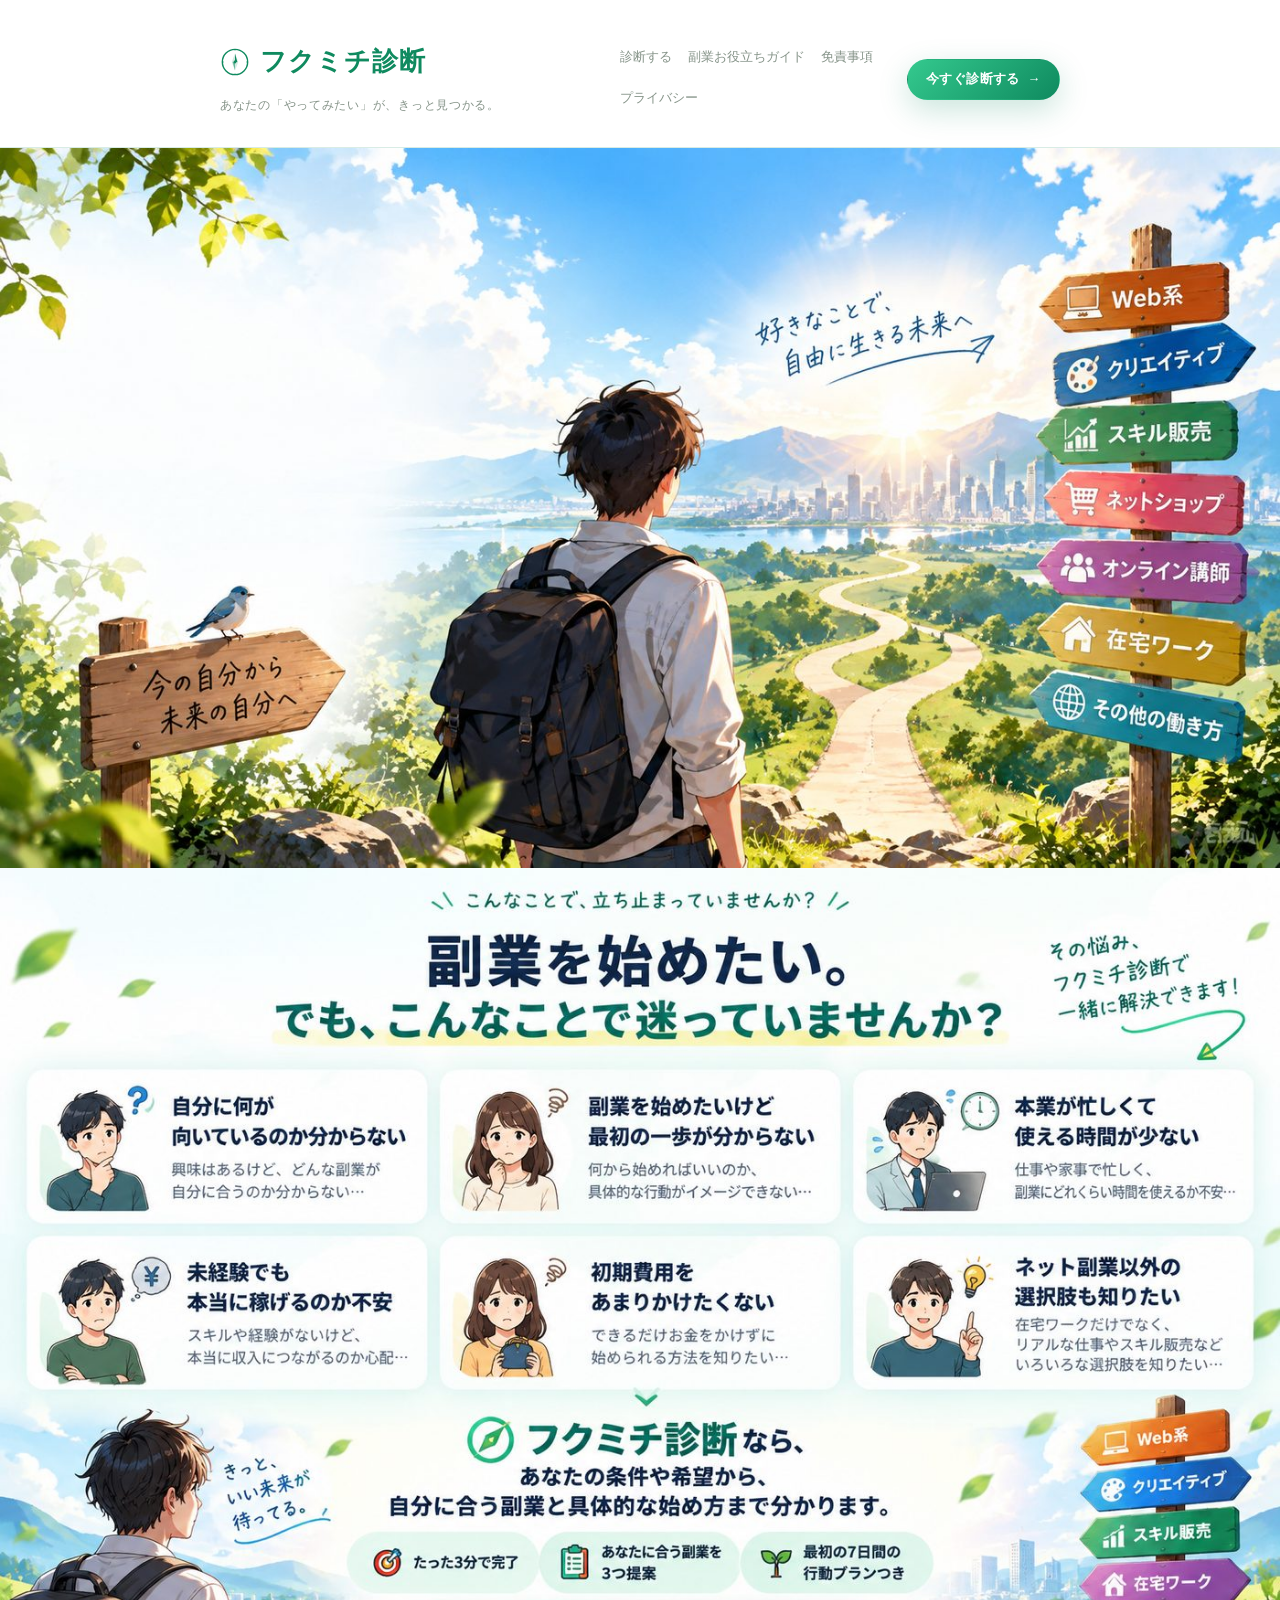
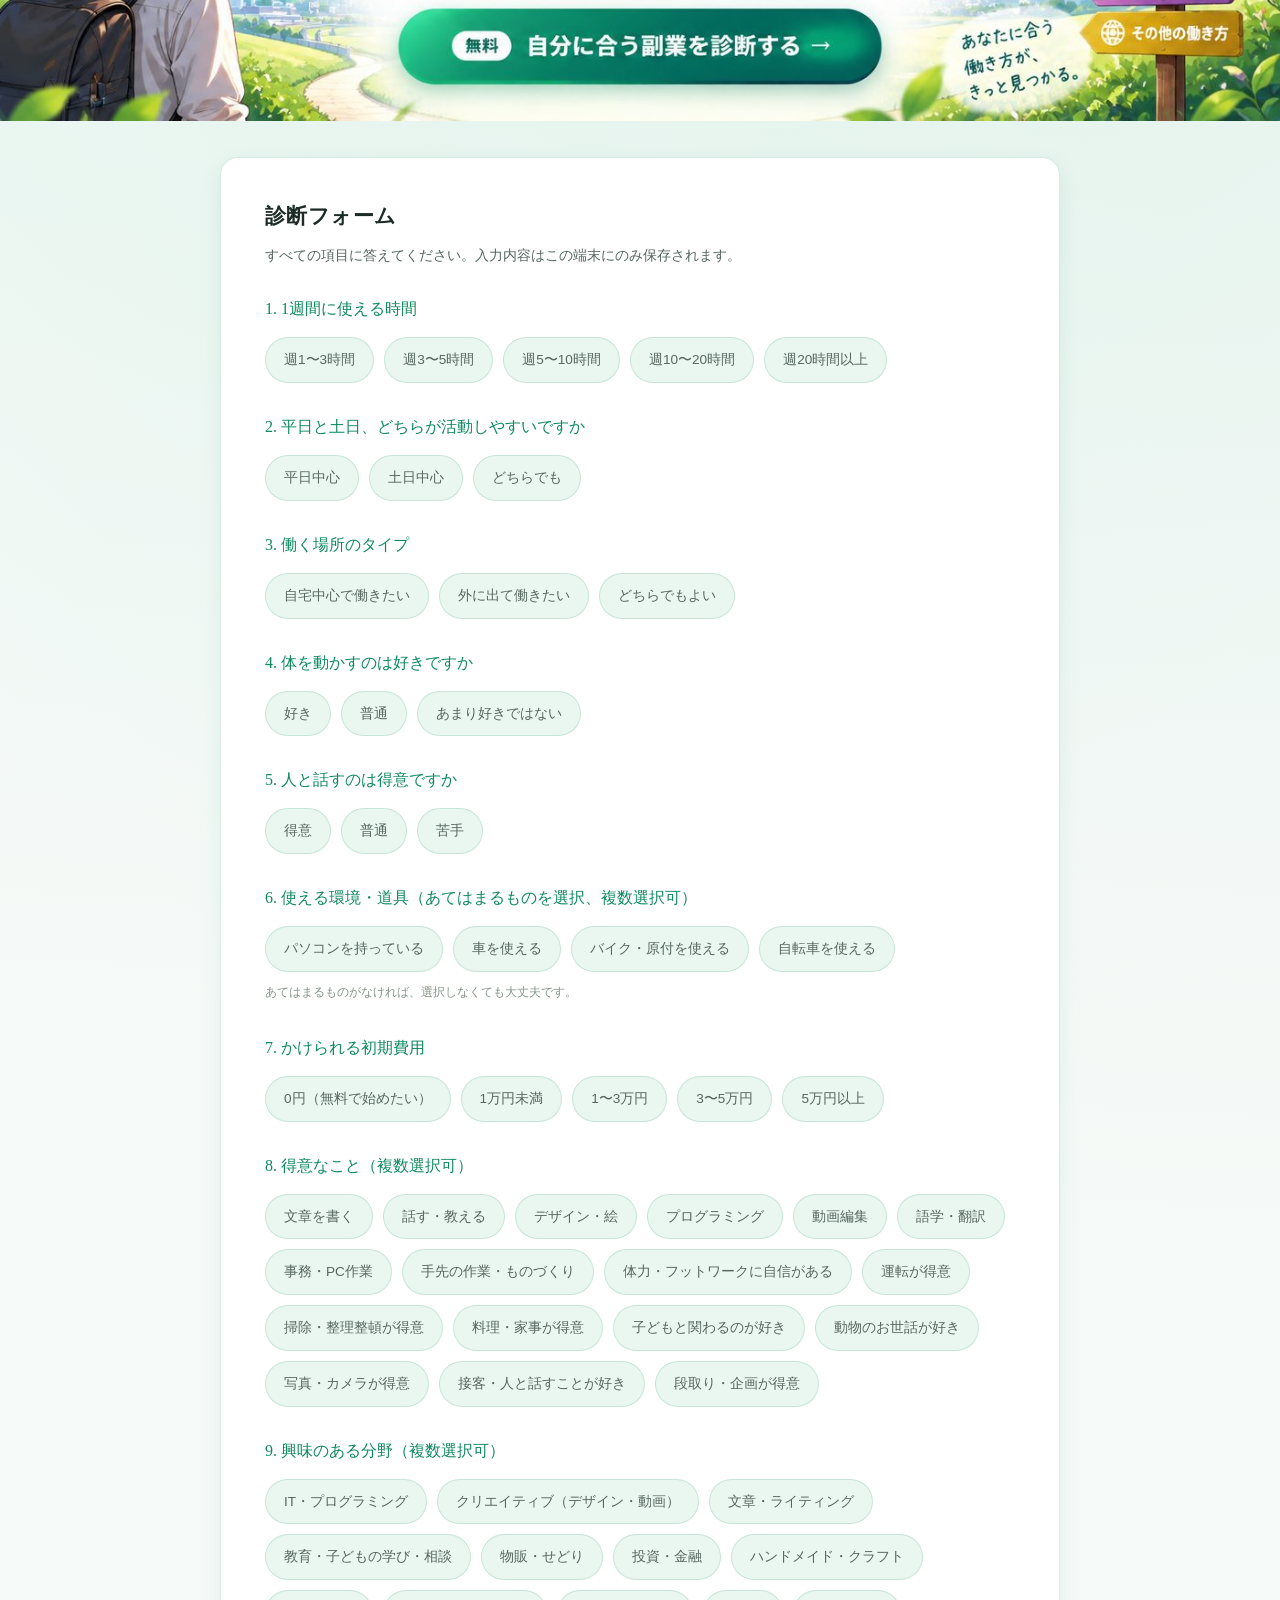
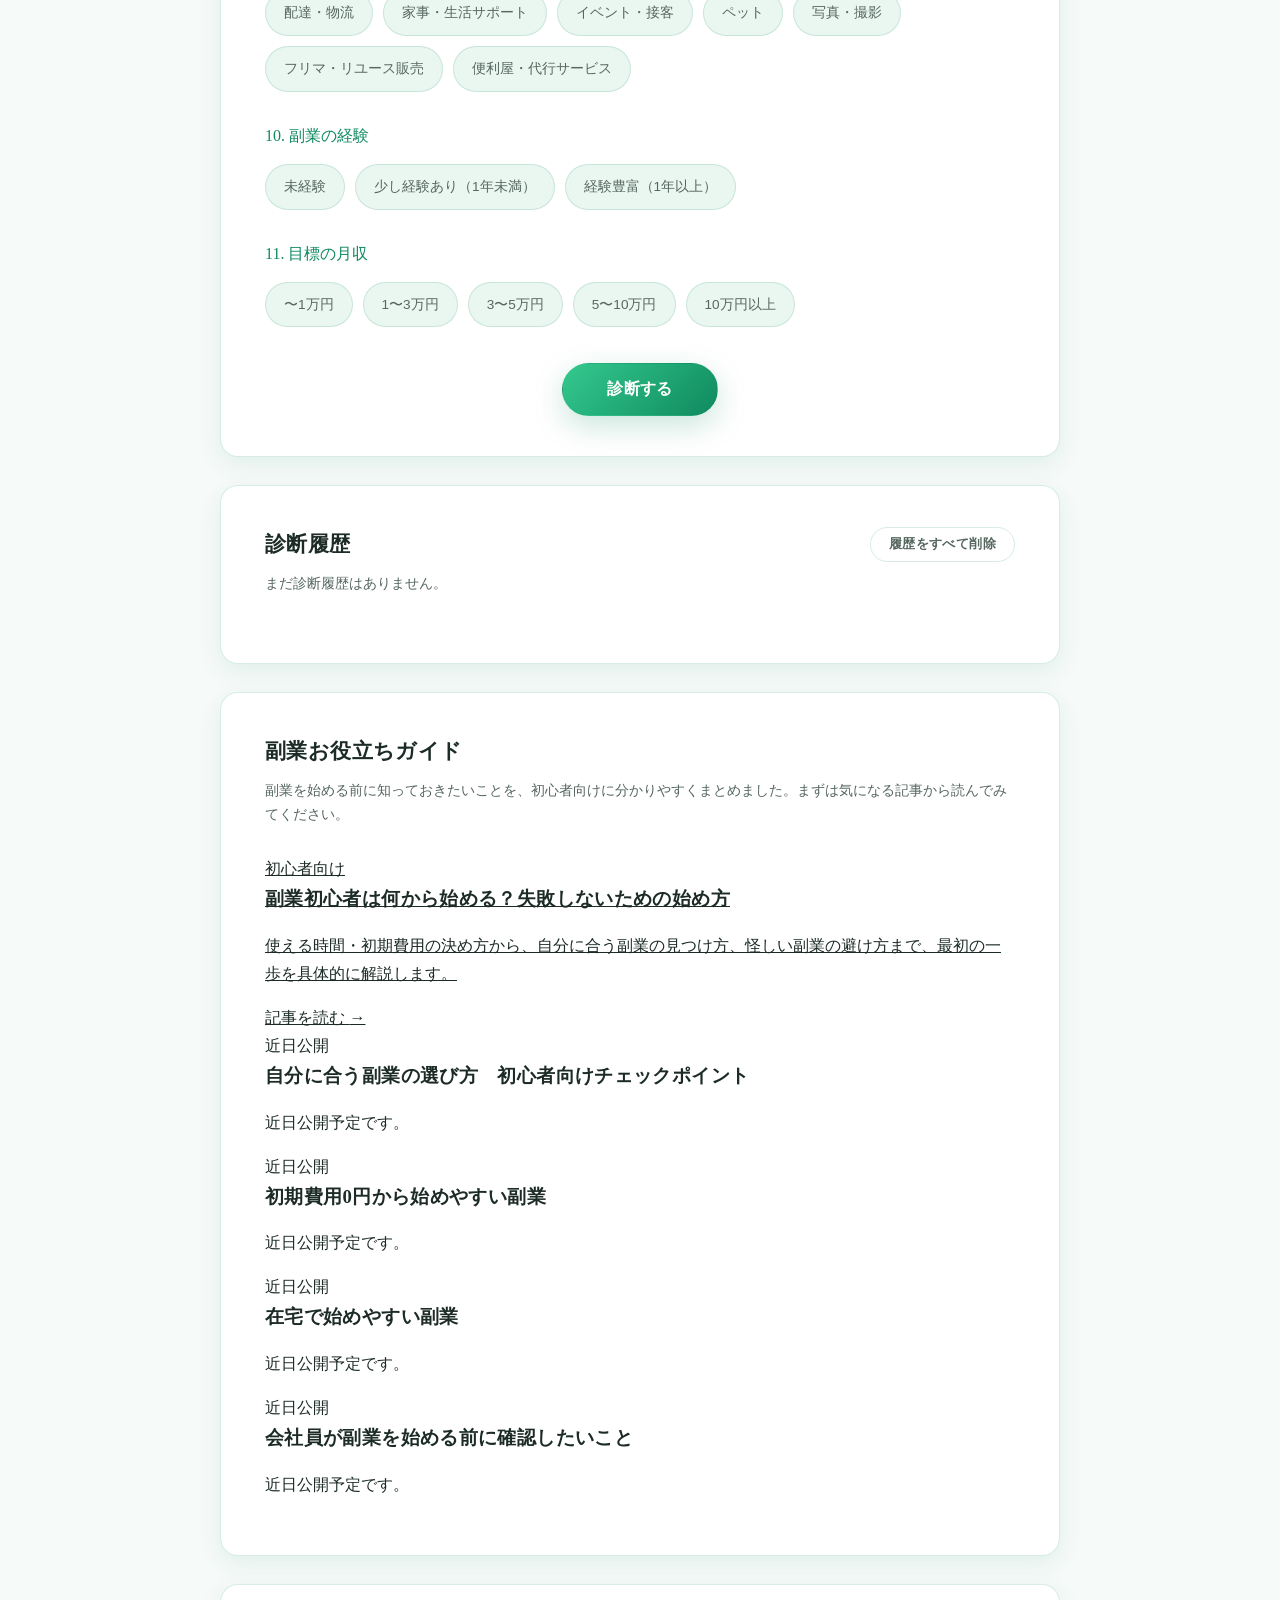
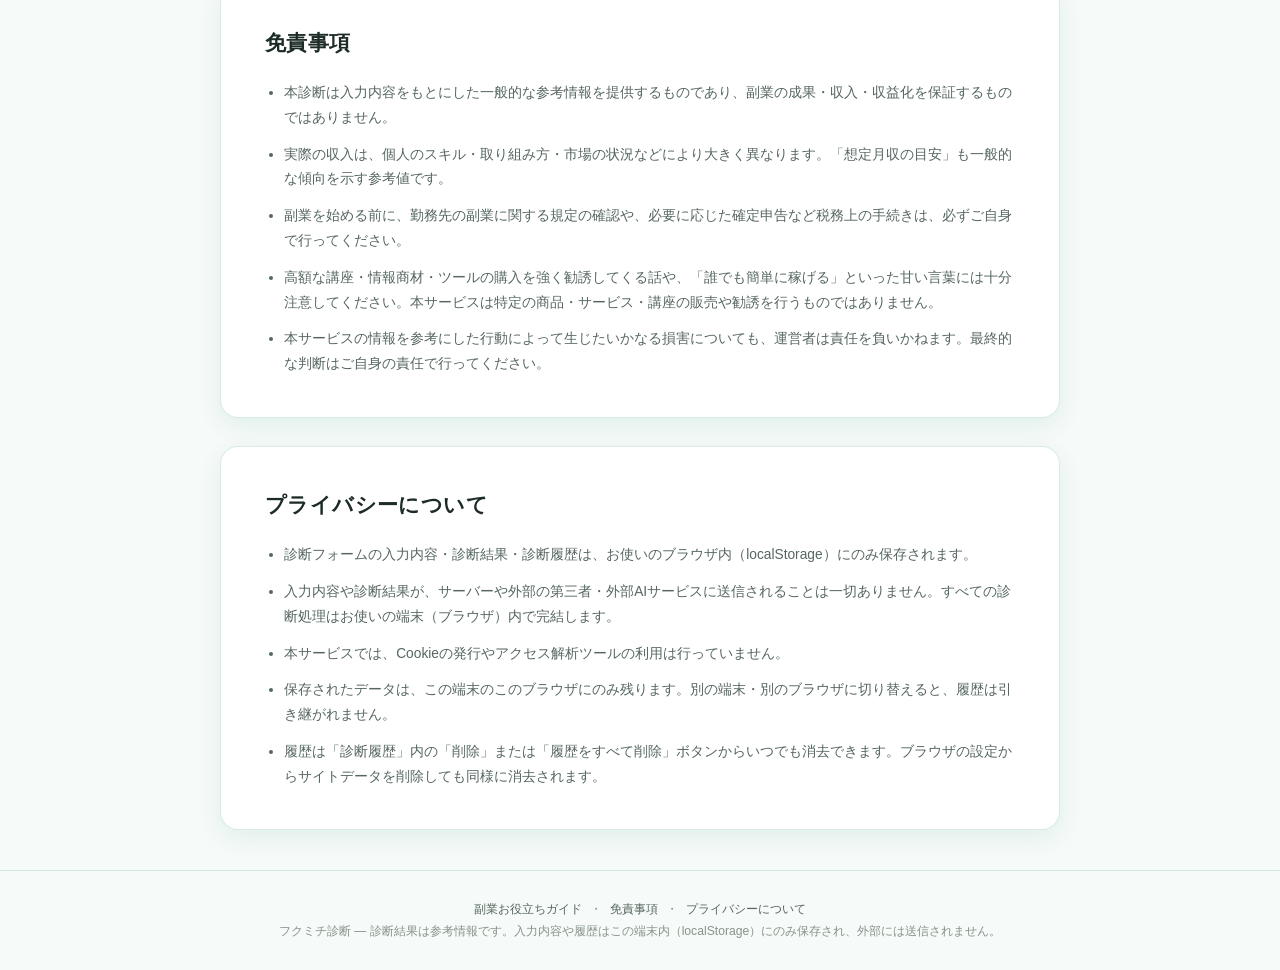
==== commit 62607ec0: "Add SEO article section" ====
--- a/index.html
+++ b/index.html
@@ -51,6 +51,7 @@
     </div>
     <nav class="site-nav" aria-label="ページ内リンク">
       <a href="#diagnose">診断する</a>
+      <a href="#articles">副業お役立ちガイド</a>
       <a href="#disclaimer">免責事項</a>
       <a href="#privacy">プライバシー</a>
     </nav>
@@ -341,6 +342,47 @@
     <ul id="history-list" class="history-list"></ul>
   </section>
 
+  <!-- Articles / SEO guide -->
+  <section id="articles" class="card articles-section">
+    <h2 class="section-title">副業お役立ちガイド</h2>
+    <p class="section-desc">副業を始める前に知っておきたいことを、初心者向けに分かりやすくまとめました。まずは気になる記事から読んでみてください。</p>
+
+    <div class="article-grid">
+
+      <a href="articles/how-to-start-side-job-for-beginners.html" class="article-card">
+        <span class="article-card-tag">初心者向け</span>
+        <h3 class="article-card-title">副業初心者は何から始める？失敗しないための始め方</h3>
+        <p class="article-card-desc">使える時間・初期費用の決め方から、自分に合う副業の見つけ方、怪しい副業の避け方まで、最初の一歩を具体的に解説します。</p>
+        <span class="article-card-cta">記事を読む <span aria-hidden="true">→</span></span>
+      </a>
+
+      <div class="article-card is-coming-soon" aria-disabled="true">
+        <span class="article-card-tag tag-soon">近日公開</span>
+        <h3 class="article-card-title">自分に合う副業の選び方　初心者向けチェックポイント</h3>
+        <p class="article-card-desc">近日公開予定です。</p>
+      </div>
+
+      <div class="article-card is-coming-soon" aria-disabled="true">
+        <span class="article-card-tag tag-soon">近日公開</span>
+        <h3 class="article-card-title">初期費用0円から始めやすい副業</h3>
+        <p class="article-card-desc">近日公開予定です。</p>
+      </div>
+
+      <div class="article-card is-coming-soon" aria-disabled="true">
+        <span class="article-card-tag tag-soon">近日公開</span>
+        <h3 class="article-card-title">在宅で始めやすい副業</h3>
+        <p class="article-card-desc">近日公開予定です。</p>
+      </div>
+
+      <div class="article-card is-coming-soon" aria-disabled="true">
+        <span class="article-card-tag tag-soon">近日公開</span>
+        <h3 class="article-card-title">会社員が副業を始める前に確認したいこと</h3>
+        <p class="article-card-desc">近日公開予定です。</p>
+      </div>
+
+    </div>
+  </section>
+
   <!-- Disclaimer -->
   <section id="disclaimer" class="card info-card">
     <h2 class="section-title">免責事項</h2>
@@ -369,7 +411,7 @@
 
 <footer class="site-footer">
   <div class="container">
-    <p class="footer-links"><a href="#disclaimer">免責事項</a><span aria-hidden="true">・</span><a href="#privacy">プライバシーについて</a></p>
+    <p class="footer-links"><a href="#articles">副業お役立ちガイド</a><span aria-hidden="true">・</span><a href="#disclaimer">免責事項</a><span aria-hidden="true">・</span><a href="#privacy">プライバシーについて</a></p>
     <p>フクミチ診断 &mdash; 診断結果は参考情報です。入力内容や履歴はこの端末内（localStorage）にのみ保存され、外部には送信されません。</p>
   </div>
 </footer>
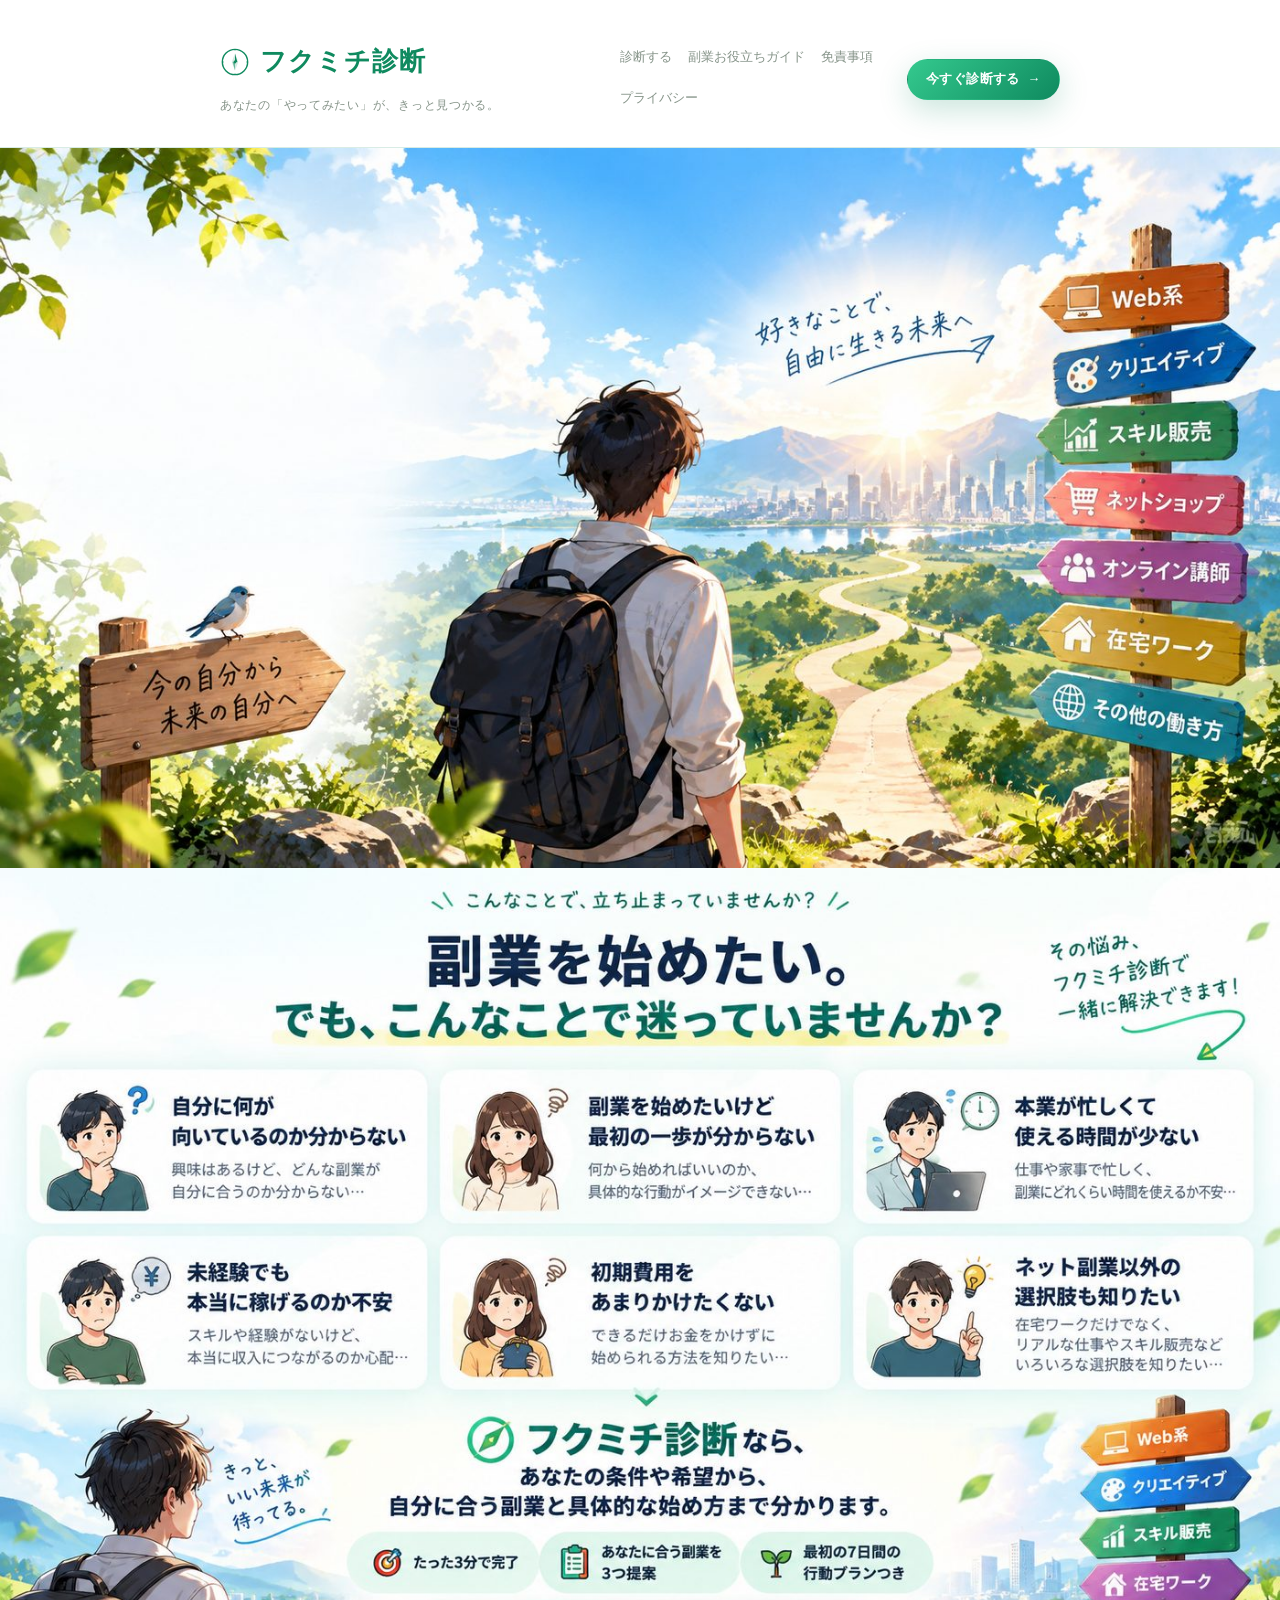
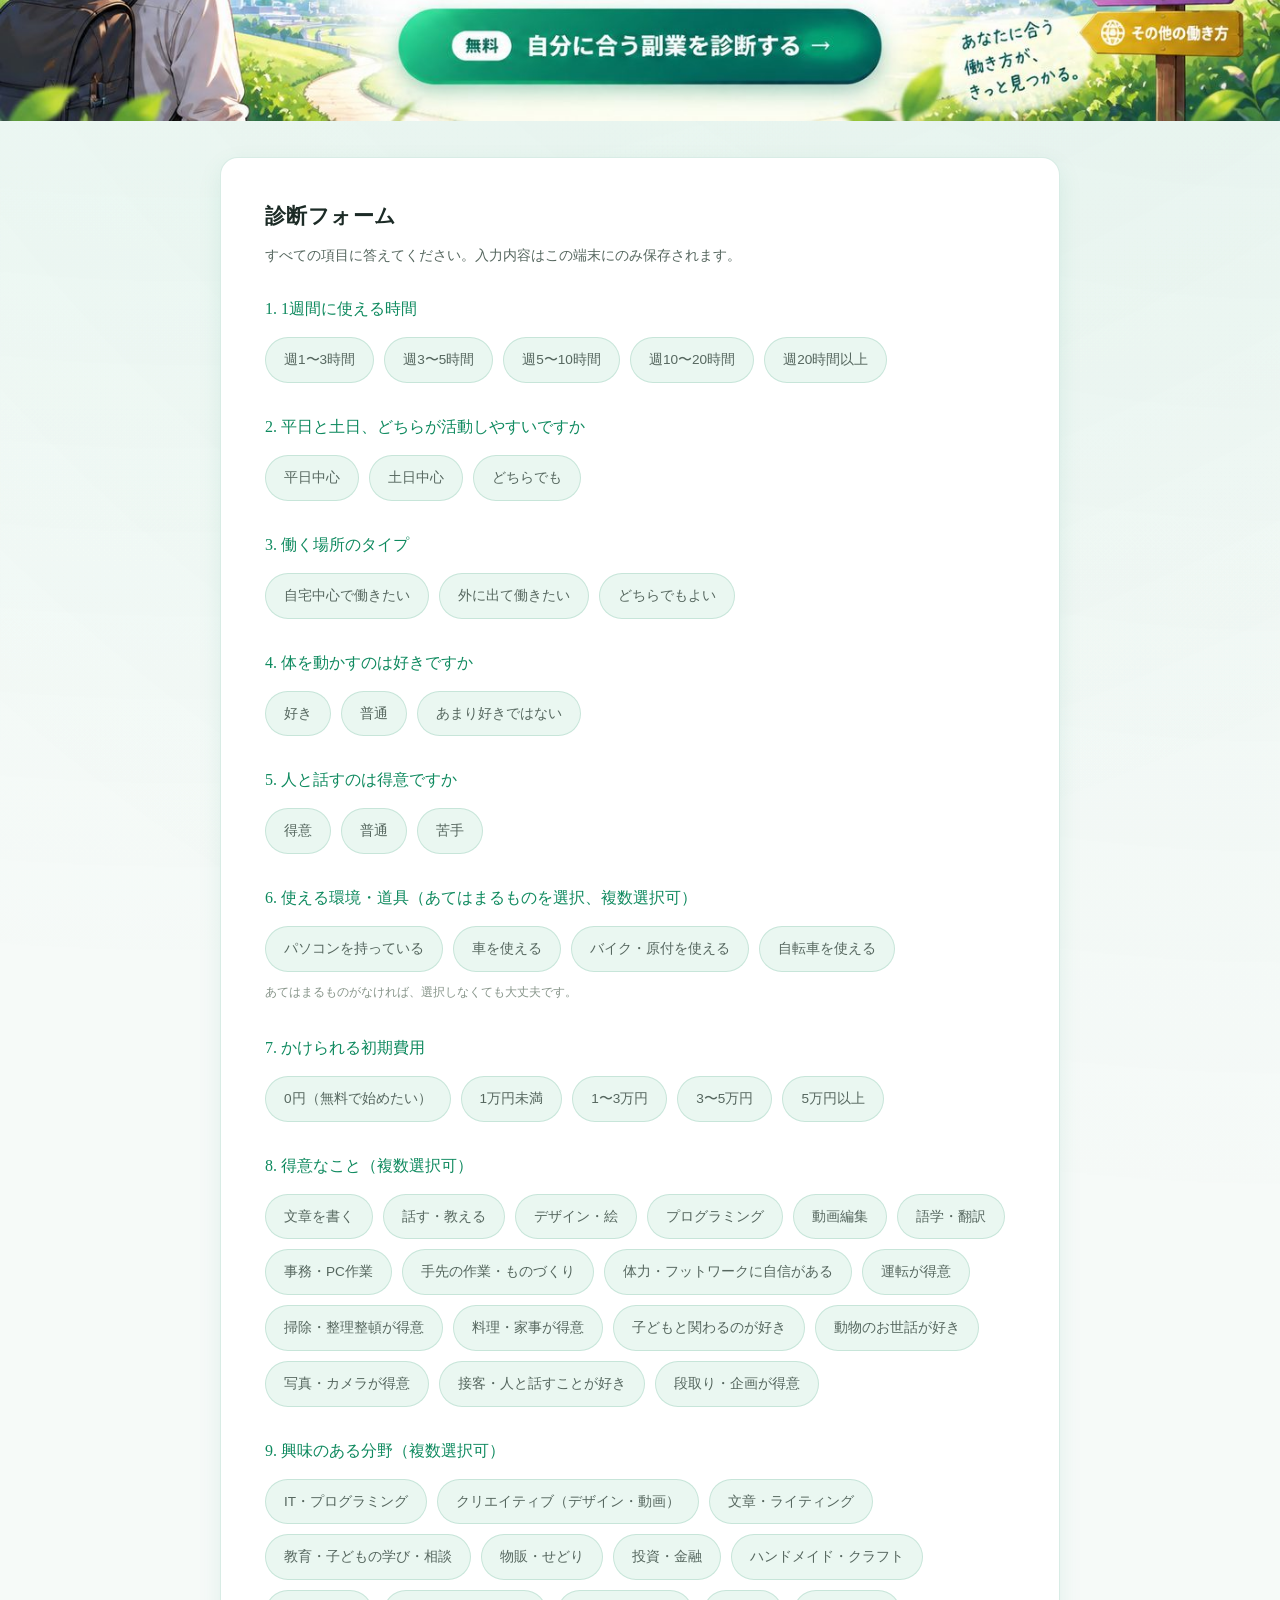
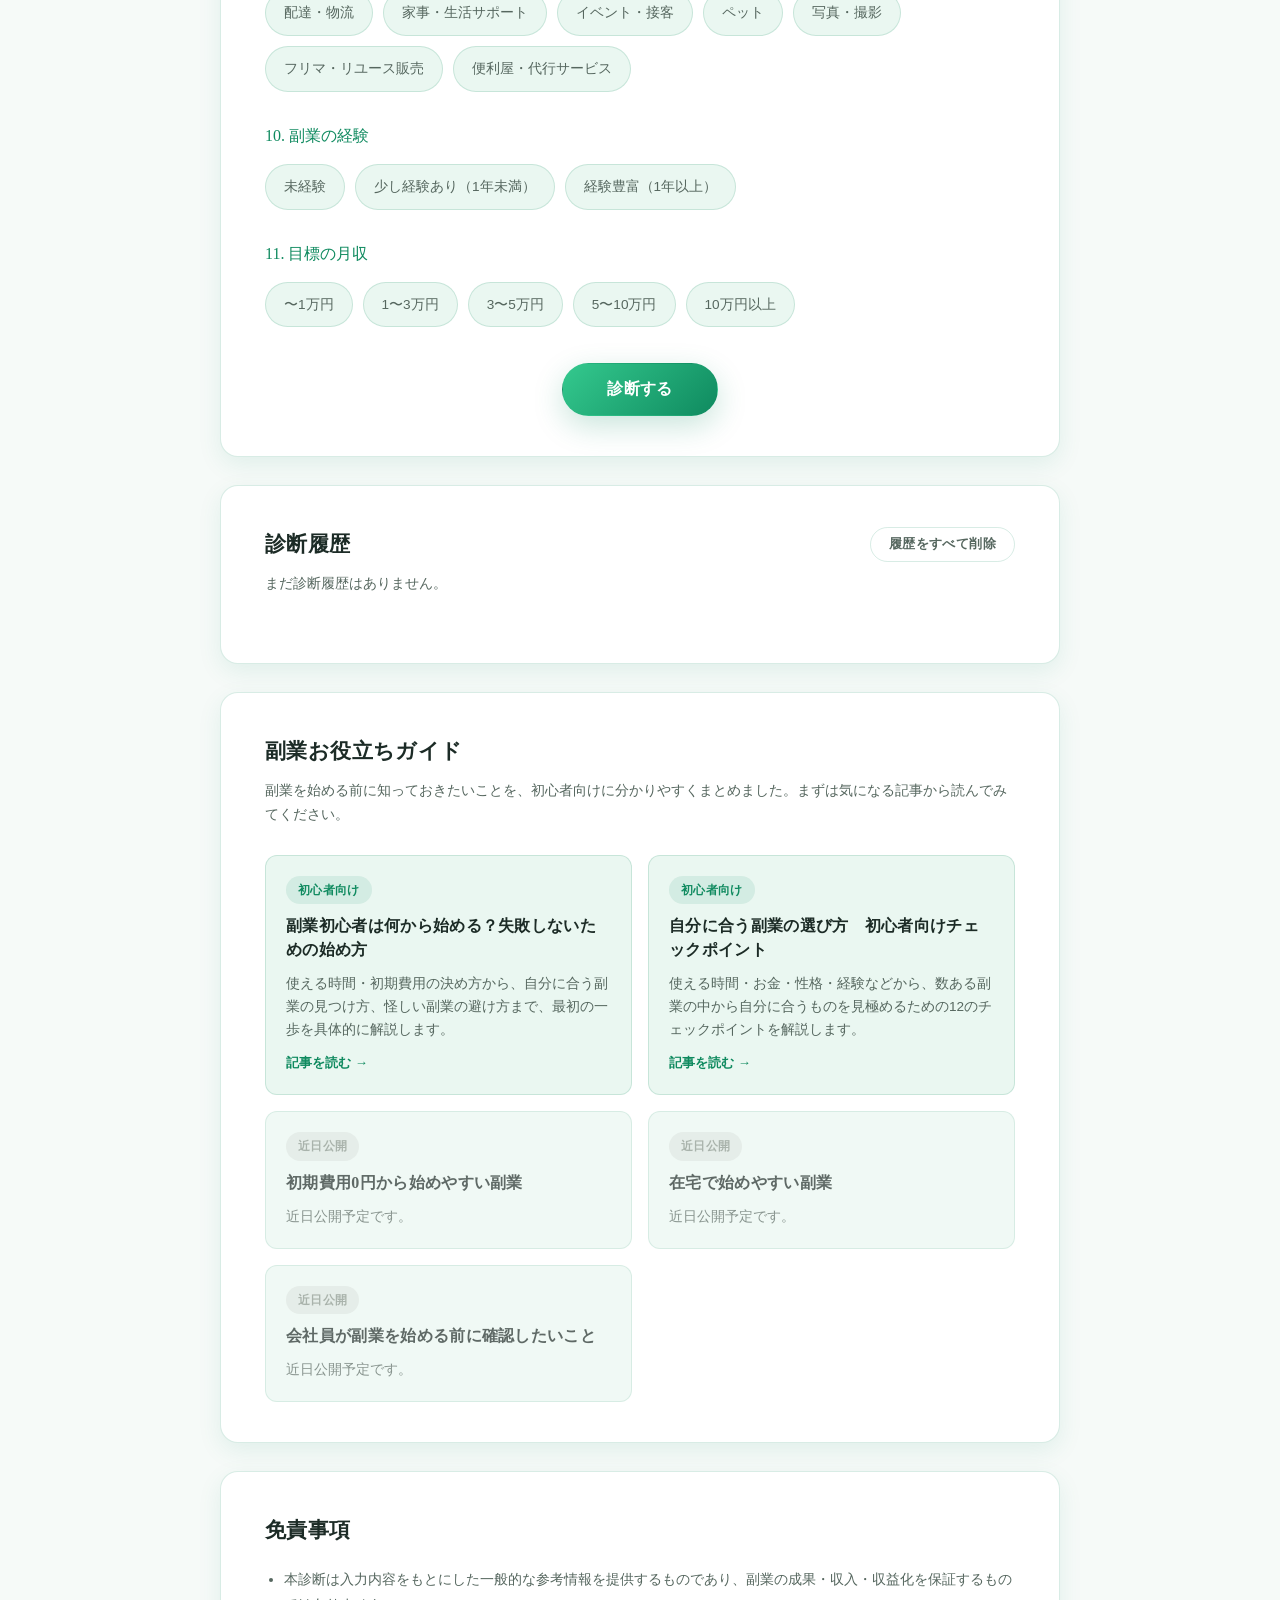
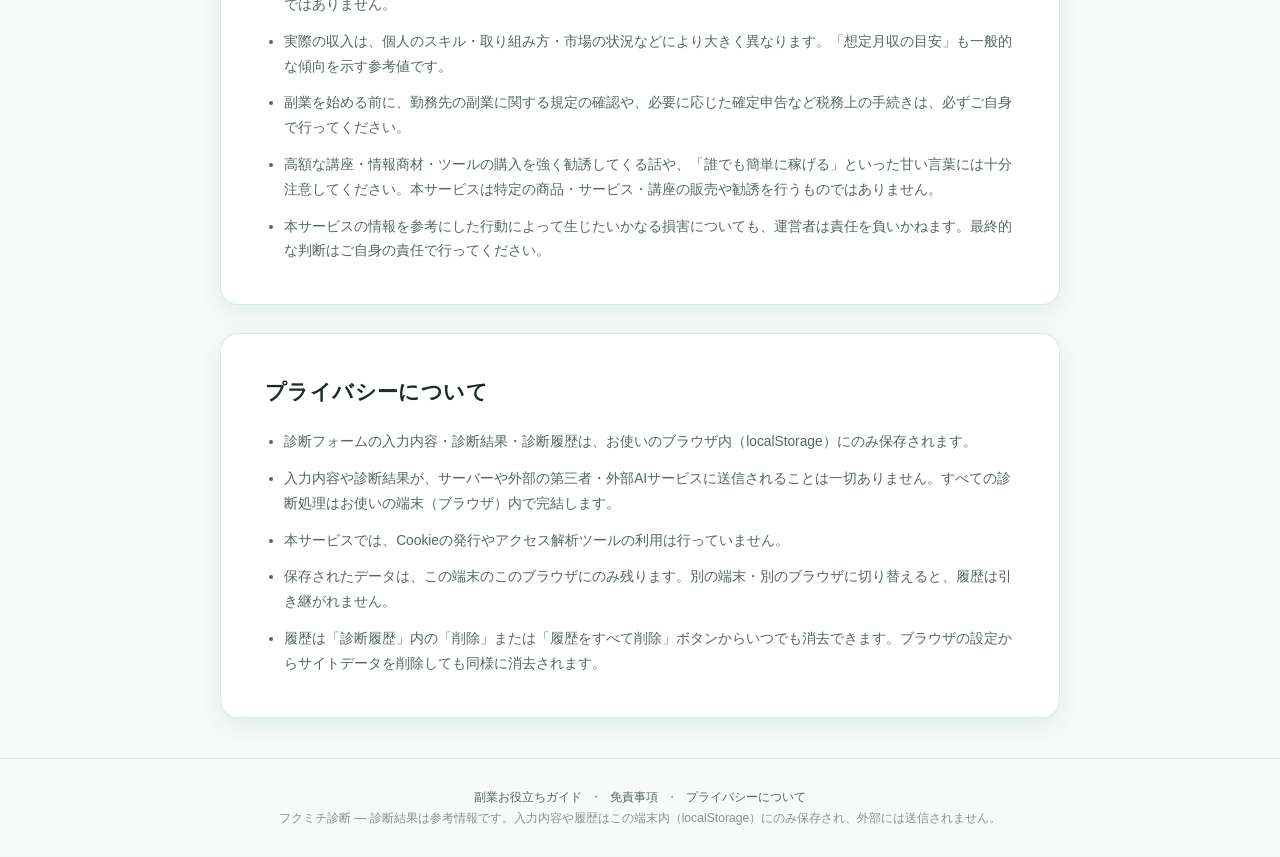
==== commit aa3e4c45: "Add second SEO article link" ====
--- a/index.html
+++ b/index.html
@@ -356,11 +356,12 @@
         <span class="article-card-cta">記事を読む <span aria-hidden="true">→</span></span>
       </a>
 
-      <div class="article-card is-coming-soon" aria-disabled="true">
-        <span class="article-card-tag tag-soon">近日公開</span>
+      <a href="articles/how-to-choose-the-right-side-job.html" class="article-card">
+        <span class="article-card-tag">初心者向け</span>
         <h3 class="article-card-title">自分に合う副業の選び方　初心者向けチェックポイント</h3>
-        <p class="article-card-desc">近日公開予定です。</p>
-      </div>
+        <p class="article-card-desc">使える時間・お金・性格・経験などから、数ある副業の中から自分に合うものを見極めるための12のチェックポイントを解説します。</p>
+        <span class="article-card-cta">記事を読む <span aria-hidden="true">→</span></span>
+      </a>
 
       <div class="article-card is-coming-soon" aria-disabled="true">
         <span class="article-card-tag tag-soon">近日公開</span>
--- a/style.css
+++ b/style.css
@@ -792,6 +792,230 @@
   border-color: var(--danger);
 }
 
+/* ---------- Articles / SEO guide (home) ---------- */
+
+.article-grid {
+  display: grid;
+  grid-template-columns: 1fr;
+  gap: 16px;
+}
+
+@media (min-width: 640px) {
+  .article-grid { grid-template-columns: repeat(2, 1fr); }
+}
+
+.article-card {
+  background: var(--surface-raised);
+  border: 1px solid var(--border);
+  border-radius: var(--radius-md);
+  padding: 20px;
+  display: flex;
+  flex-direction: column;
+  gap: 10px;
+  color: inherit;
+  text-decoration: none;
+  transition: border-color 0.15s ease, box-shadow 0.15s ease, transform 0.15s ease;
+}
+
+a.article-card:hover,
+a.article-card:focus-visible {
+  border-color: var(--border-strong);
+  box-shadow: var(--shadow-sm);
+  transform: translateY(-2px);
+}
+
+.article-card-tag {
+  align-self: flex-start;
+  font-size: 0.72rem;
+  font-weight: 700;
+  letter-spacing: 0.03em;
+  padding: 4px 12px;
+  border-radius: 999px;
+  background: var(--accent-dim);
+  color: var(--accent);
+}
+
+.article-card-tag.tag-soon {
+  background: var(--star-dim);
+  color: var(--text-faint);
+}
+
+.article-card-title {
+  margin: 0;
+  font-family: var(--serif);
+  font-size: 1rem;
+  line-height: 1.5;
+  color: var(--text);
+}
+
+.article-card-desc {
+  margin: 0;
+  flex: 1;
+  font-size: 0.85rem;
+  line-height: 1.7;
+  color: var(--text-muted);
+}
+
+.article-card-cta {
+  font-size: 0.82rem;
+  font-weight: 700;
+  color: var(--accent);
+}
+
+.article-card.is-coming-soon {
+  opacity: 0.7;
+}
+
+/* ---------- Article page (long-form content) ---------- */
+
+.article-back {
+  display: inline-flex;
+  align-items: center;
+  gap: 6px;
+  font-size: 0.82rem;
+  font-weight: 600;
+  color: var(--text-muted);
+  text-decoration: none;
+  margin-bottom: 18px;
+}
+
+.article-back:hover { color: var(--accent); }
+
+.article-lede {
+  font-size: 0.98rem;
+  color: var(--text-muted);
+  line-height: 1.9;
+  margin: 0 0 24px;
+}
+
+.article-summary {
+  background: var(--surface-raised);
+  border: 1px solid var(--border);
+  border-radius: var(--radius-md);
+  padding: 18px 20px;
+  margin-bottom: 8px;
+}
+
+.article-summary-title {
+  margin: 0 0 10px;
+  font-family: var(--serif);
+  font-size: 0.9rem;
+  color: var(--accent);
+}
+
+.article-summary ul {
+  margin: 0;
+  padding-left: 1.2em;
+  display: flex;
+  flex-direction: column;
+  gap: 6px;
+}
+
+.article-summary li {
+  font-size: 0.86rem;
+  color: var(--text);
+  line-height: 1.7;
+}
+
+.article-body {
+  max-width: 720px;
+  margin: 0 auto;
+  font-size: 0.98rem;
+  line-height: 1.95;
+}
+
+.article-body h2 {
+  font-size: 1.2rem;
+  color: var(--accent);
+  border-left: 4px solid var(--accent-light);
+  padding-left: 12px;
+  margin: 2.4em 0 1em;
+}
+
+.article-body h2:first-of-type { margin-top: 1.6em; }
+
+.article-body h3 {
+  font-size: 1rem;
+  color: var(--text);
+  margin: 1.6em 0 0.6em;
+}
+
+.article-body p {
+  margin: 0 0 1.1em;
+  color: var(--text);
+}
+
+.article-body ul,
+.article-body ol {
+  margin: 0 0 1.3em;
+  padding-left: 1.3em;
+  display: flex;
+  flex-direction: column;
+  gap: 8px;
+}
+
+.article-body li {
+  color: var(--text);
+  line-height: 1.85;
+}
+
+.article-action {
+  background: var(--accent-dim);
+  border: 1px solid var(--border);
+  border-radius: var(--radius-sm);
+  padding: 12px 16px;
+  margin: 0 0 1.3em;
+  font-size: 0.9rem;
+  color: var(--text);
+}
+
+.article-action strong {
+  display: block;
+  color: var(--accent);
+  font-size: 0.75rem;
+  letter-spacing: 0.04em;
+  margin-bottom: 4px;
+}
+
+.article-warning {
+  background: rgba(192, 69, 58, 0.06);
+  border: 1px solid rgba(192, 69, 58, 0.18);
+  border-radius: var(--radius-sm);
+  padding: 12px 16px;
+  margin: 0 0 1.3em;
+  font-size: 0.9rem;
+  color: var(--text-muted);
+  line-height: 1.85;
+}
+
+.article-warning strong {
+  display: block;
+  color: var(--danger);
+  font-size: 0.75rem;
+  letter-spacing: 0.04em;
+  margin-bottom: 4px;
+}
+
+.article-cta {
+  background: var(--surface-raised);
+  border: 1px solid var(--border);
+  border-radius: var(--radius-md);
+  padding: 26px 22px;
+  text-align: center;
+  margin: 2.2em 0;
+}
+
+.article-cta p {
+  margin: 0 0 16px;
+  font-size: 0.98rem;
+  color: var(--text);
+  font-weight: 600;
+}
+
+@media (min-width: 640px) {
+  .article-body { font-size: 1rem; }
+}
+
 /* ---------- Info sections (disclaimer / privacy) ---------- */
 
 .info-card .section-title {
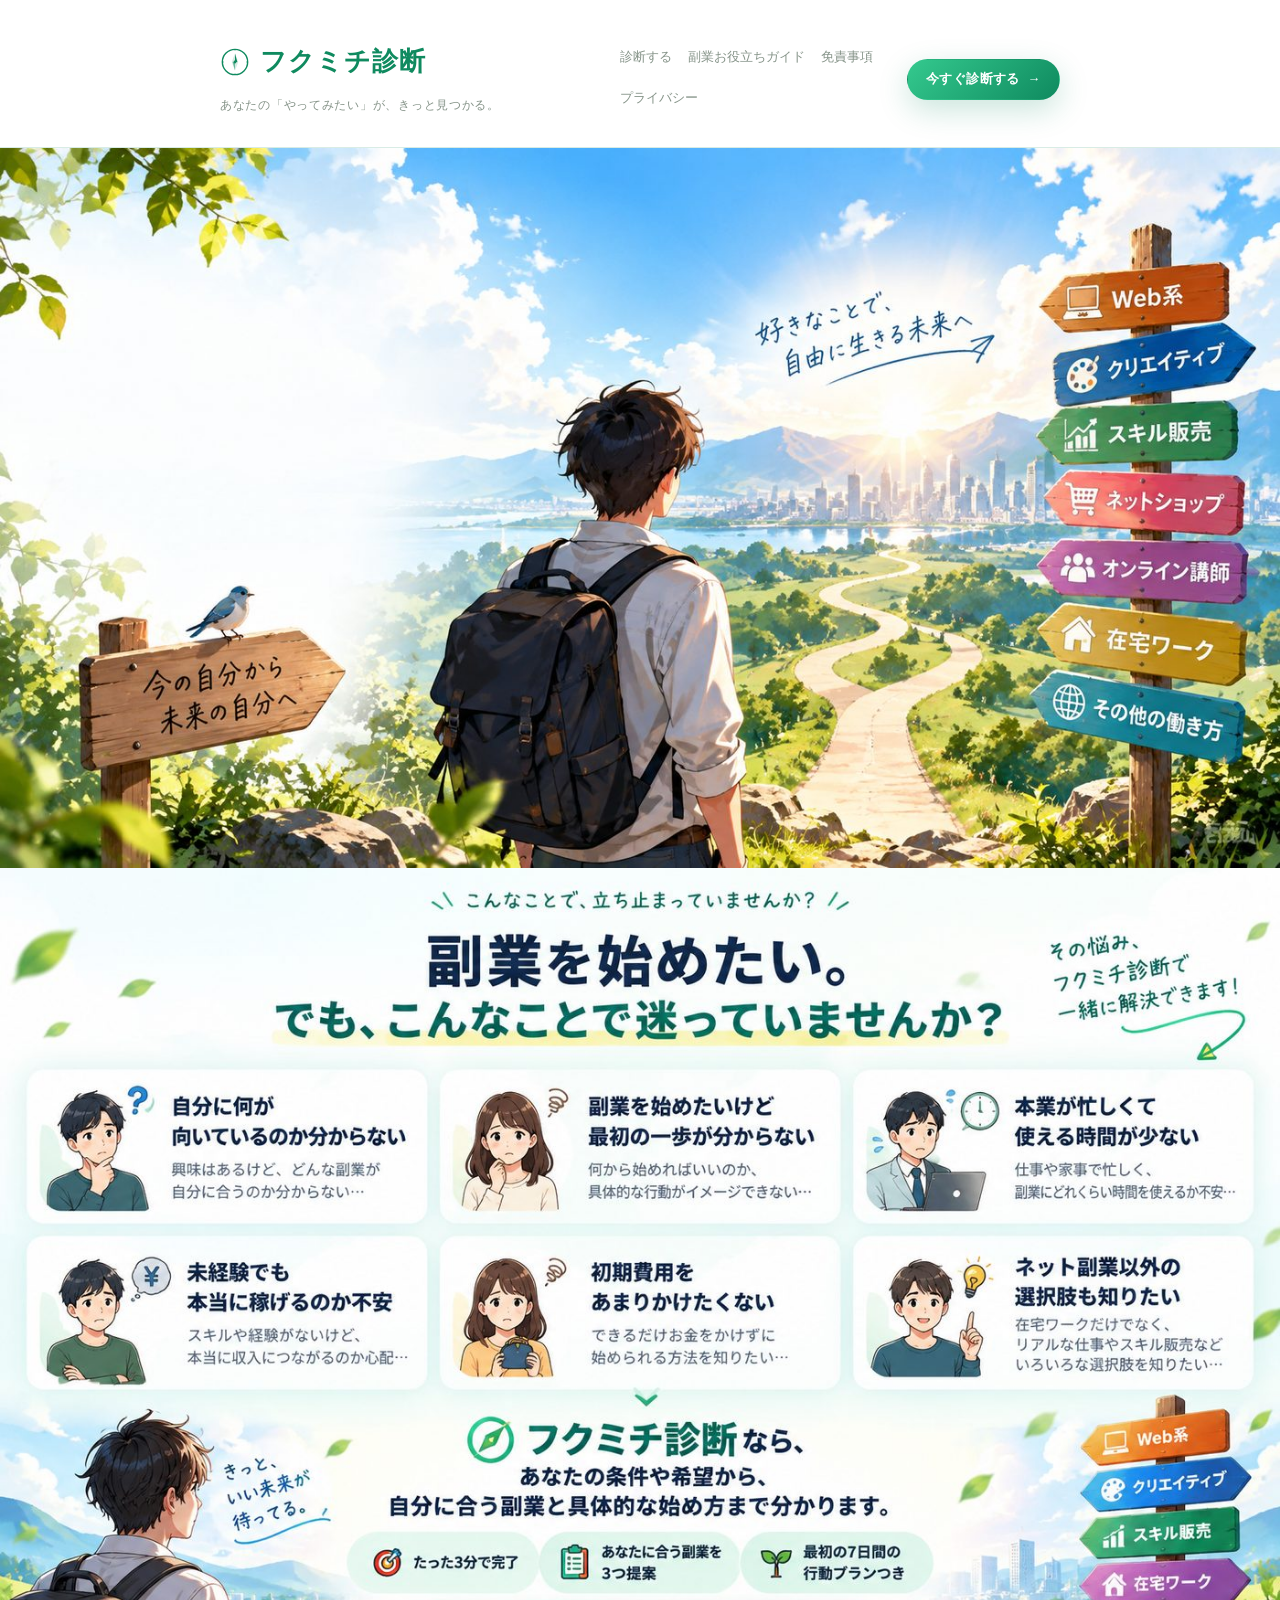
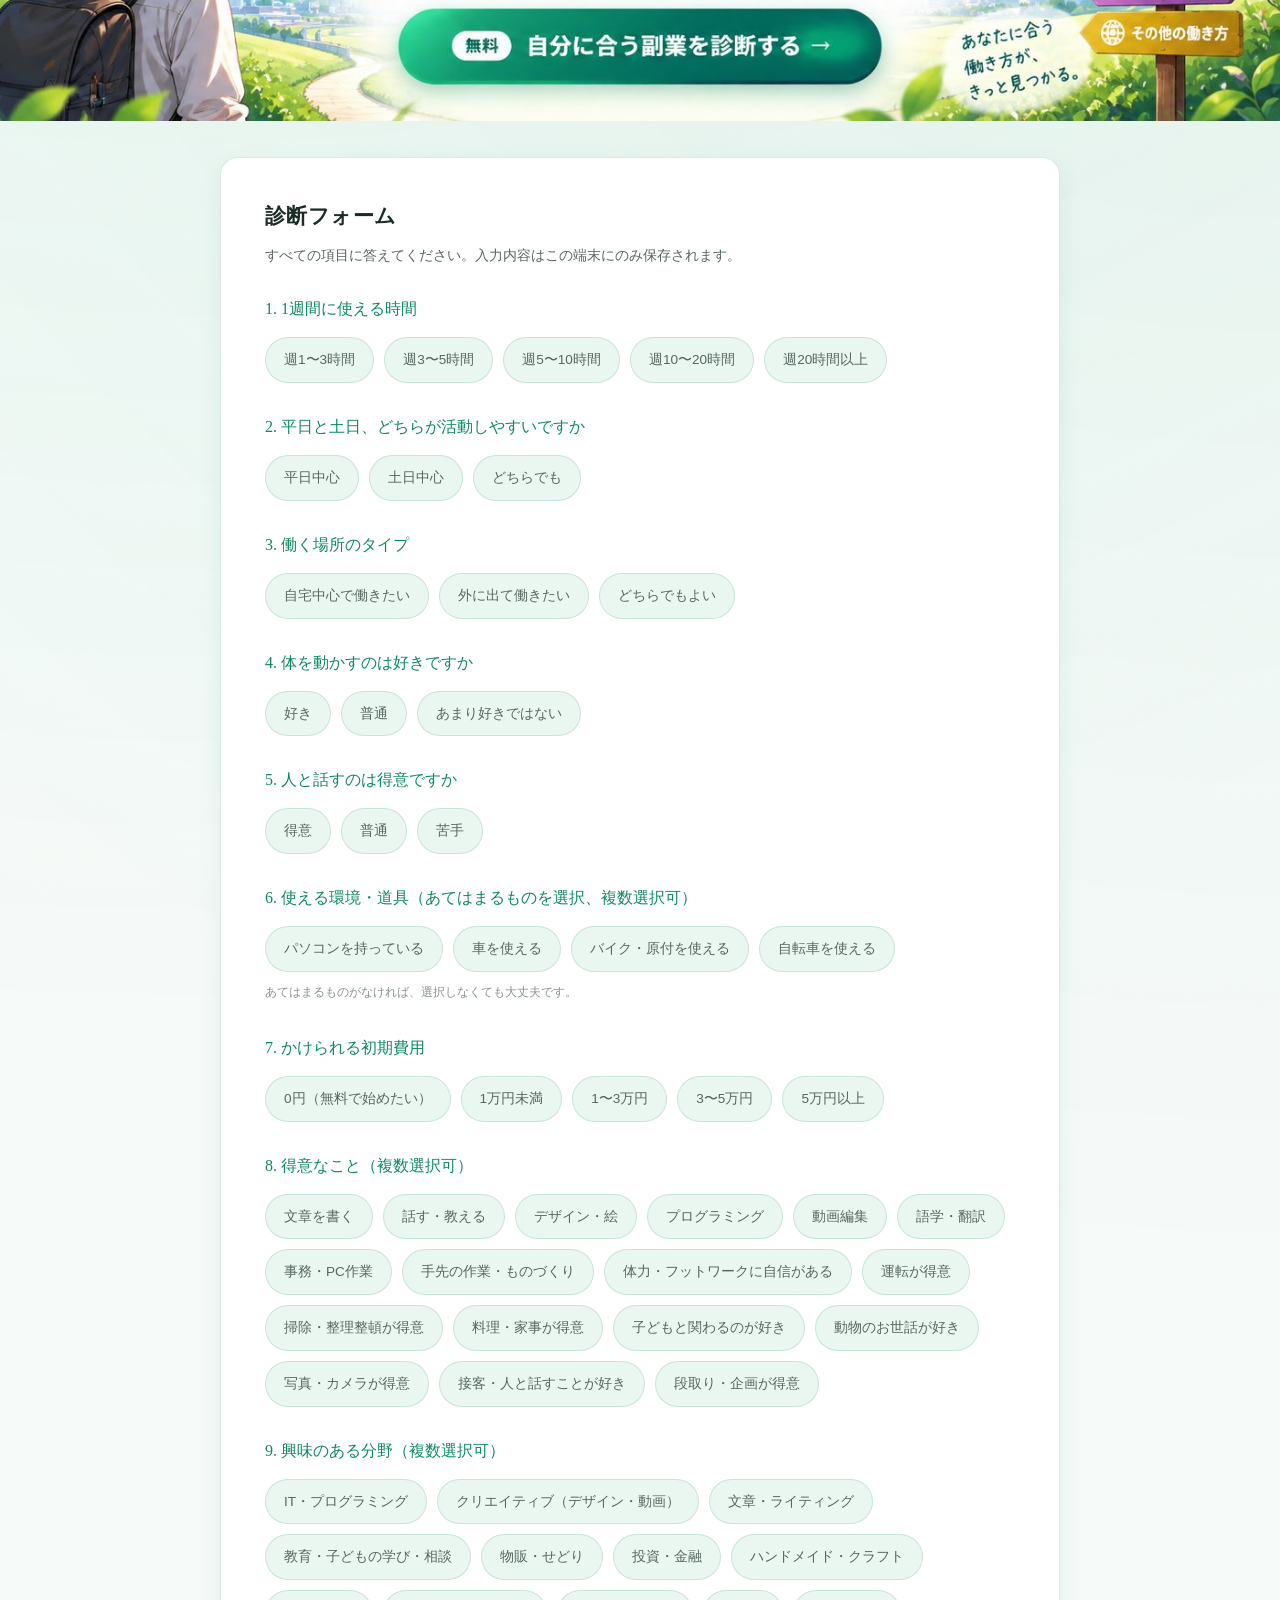
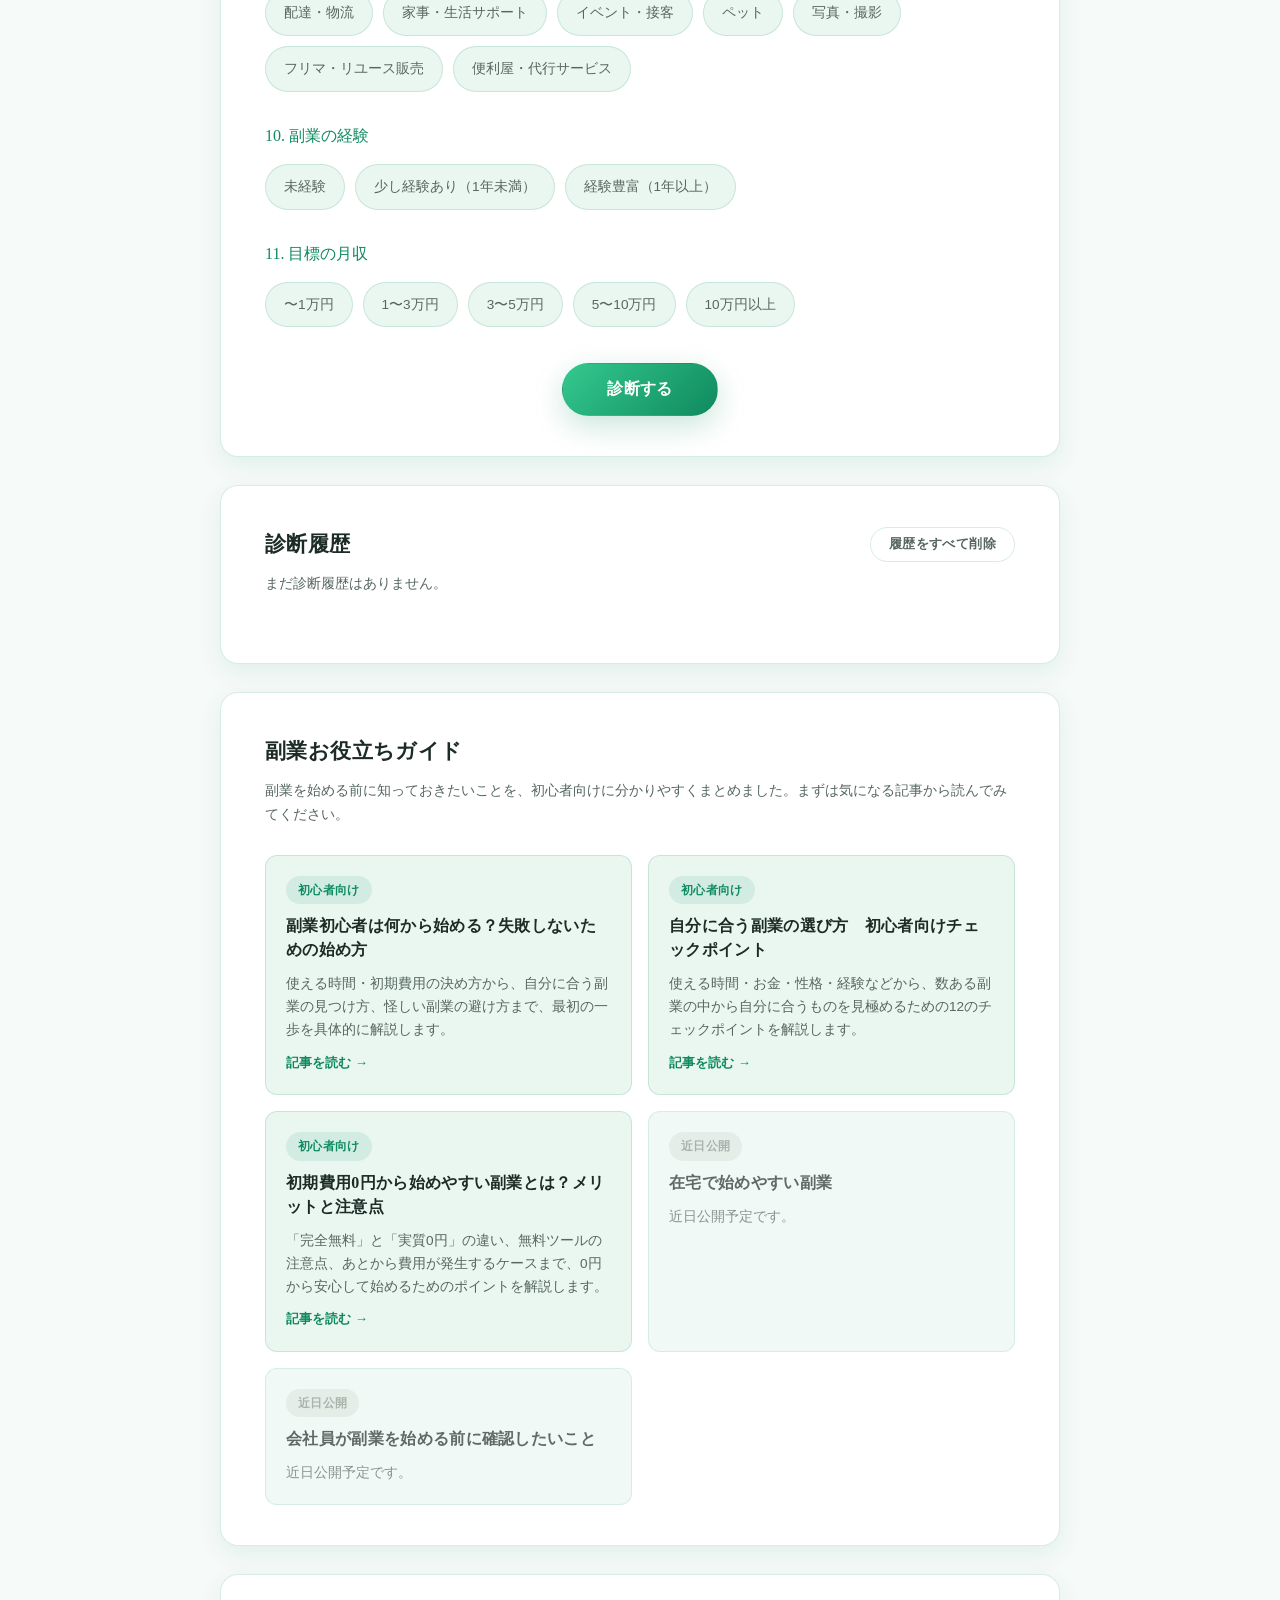
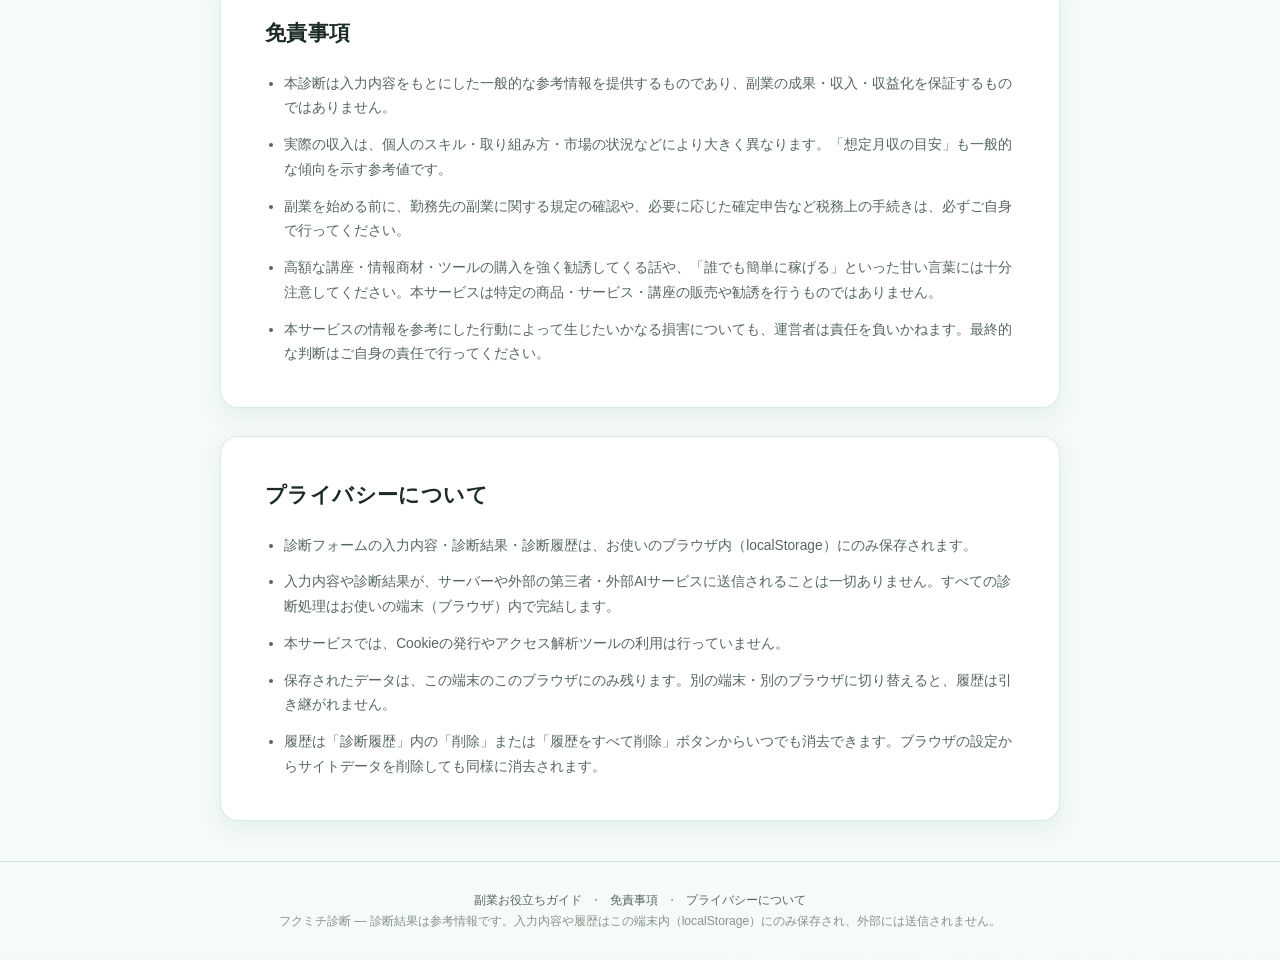
==== commit c43447ba: "Add third SEO article link" ====
--- a/index.html
+++ b/index.html
@@ -363,11 +363,12 @@
         <span class="article-card-cta">記事を読む <span aria-hidden="true">→</span></span>
       </a>
 
-      <div class="article-card is-coming-soon" aria-disabled="true">
-        <span class="article-card-tag tag-soon">近日公開</span>
-        <h3 class="article-card-title">初期費用0円から始めやすい副業</h3>
-        <p class="article-card-desc">近日公開予定です。</p>
-      </div>
+      <a href="articles/side-jobs-with-zero-startup-cost.html" class="article-card">
+        <span class="article-card-tag">初心者向け</span>
+        <h3 class="article-card-title">初期費用0円から始めやすい副業とは？メリットと注意点</h3>
+        <p class="article-card-desc">「完全無料」と「実質0円」の違い、無料ツールの注意点、あとから費用が発生するケースまで、0円から安心して始めるためのポイントを解説します。</p>
+        <span class="article-card-cta">記事を読む <span aria-hidden="true">→</span></span>
+      </a>
 
       <div class="article-card is-coming-soon" aria-disabled="true">
         <span class="article-card-tag tag-soon">近日公開</span>
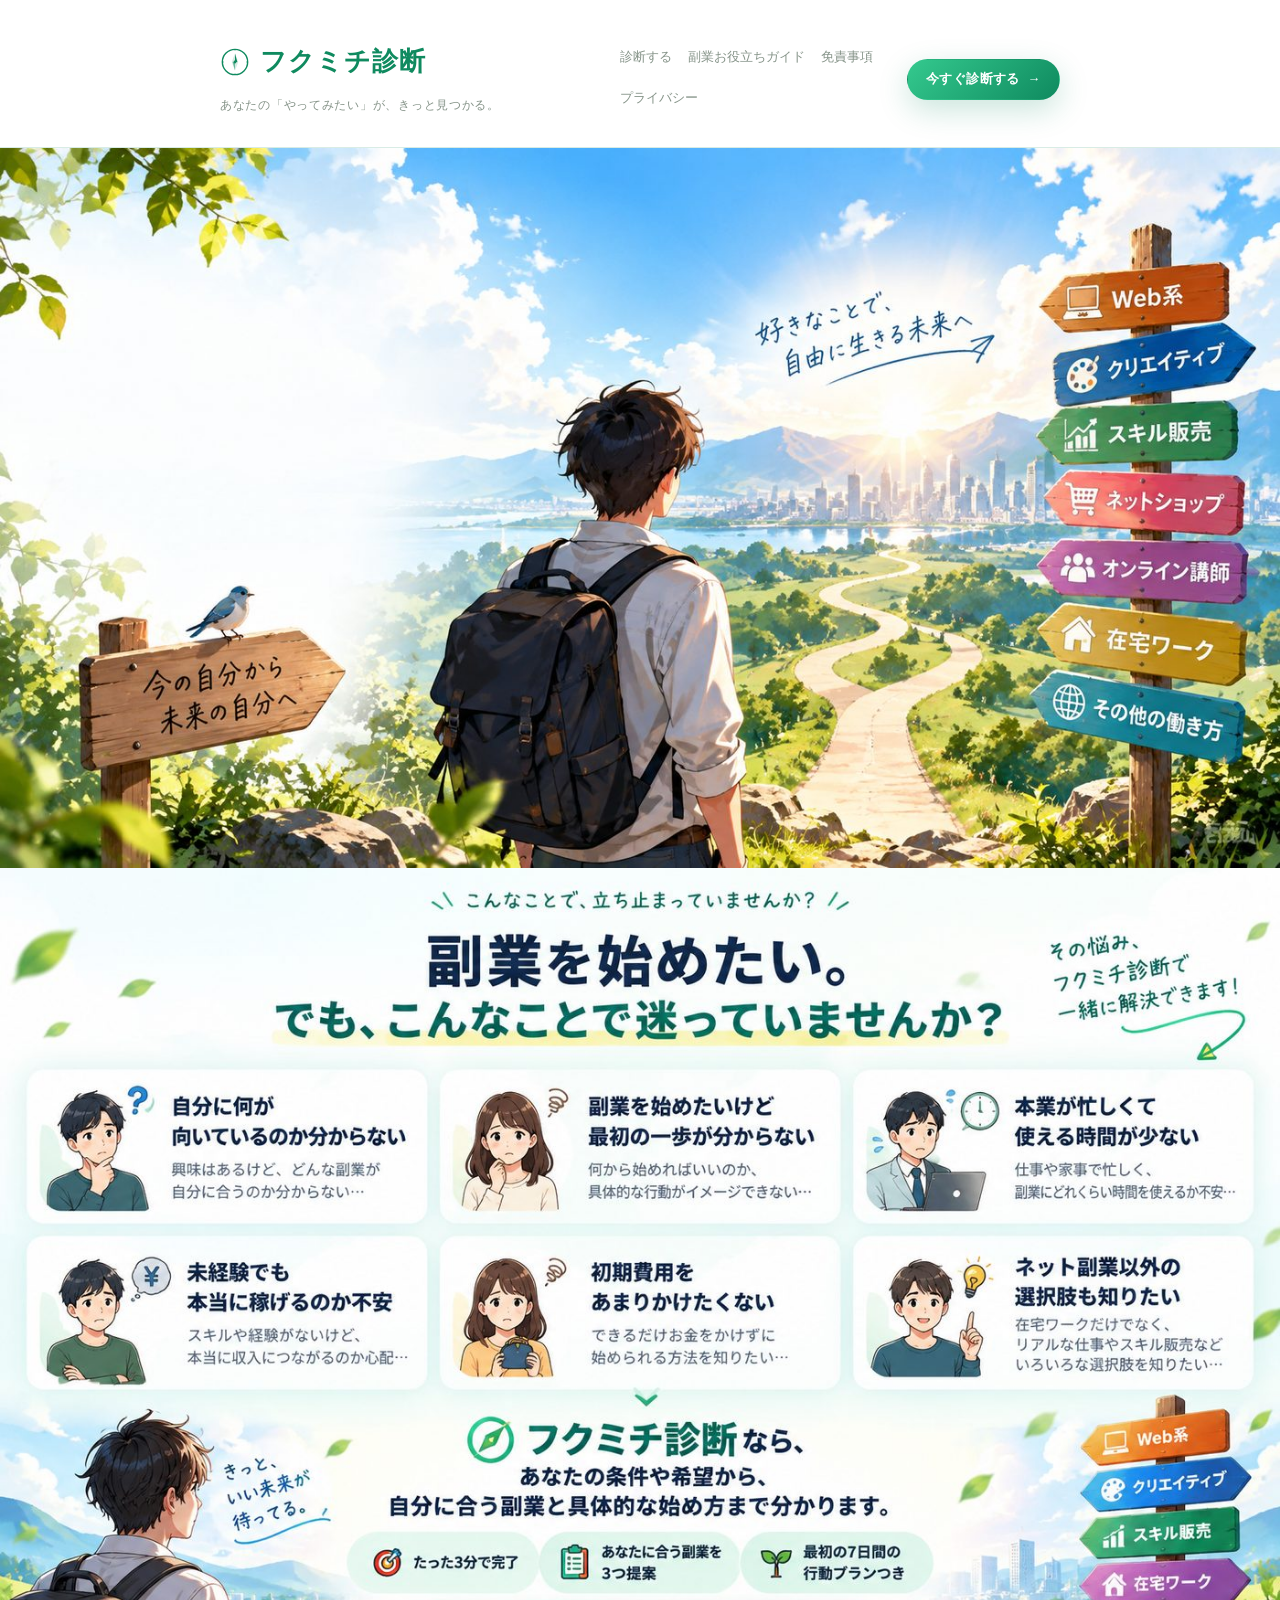
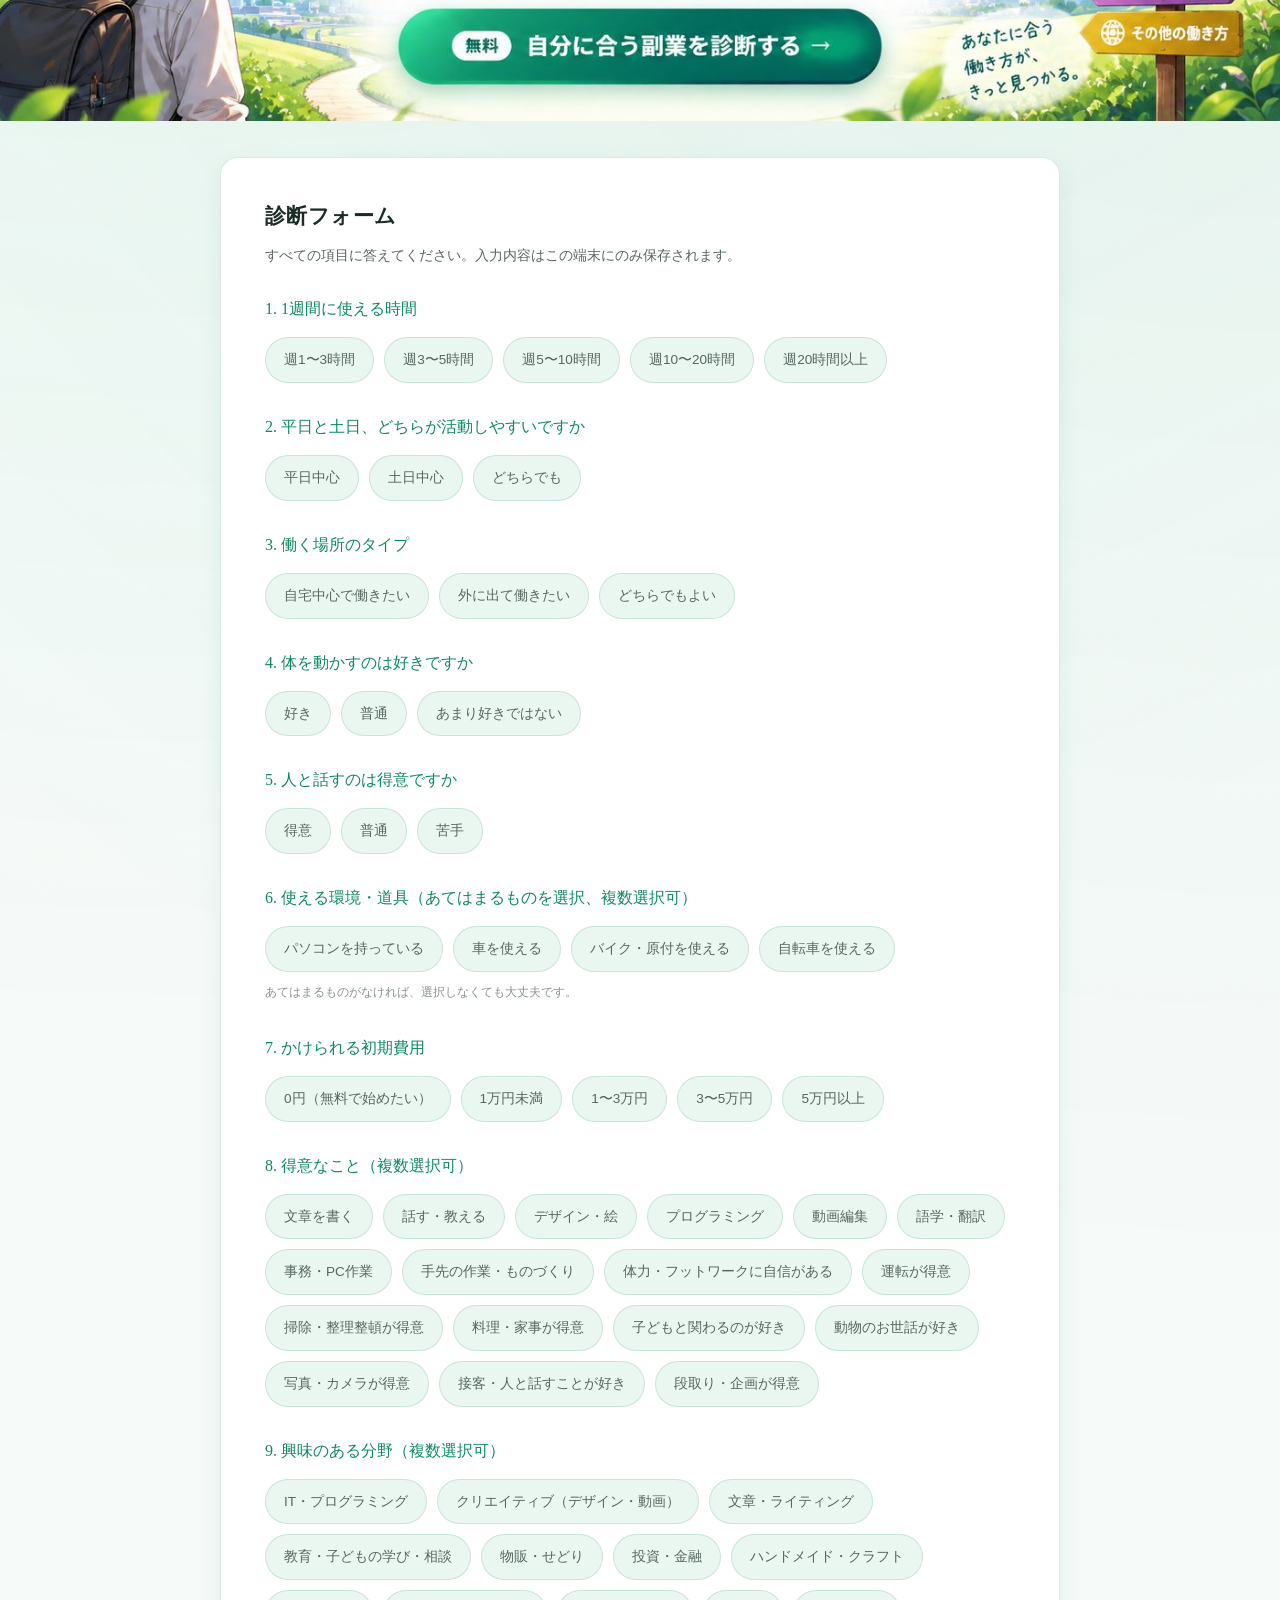
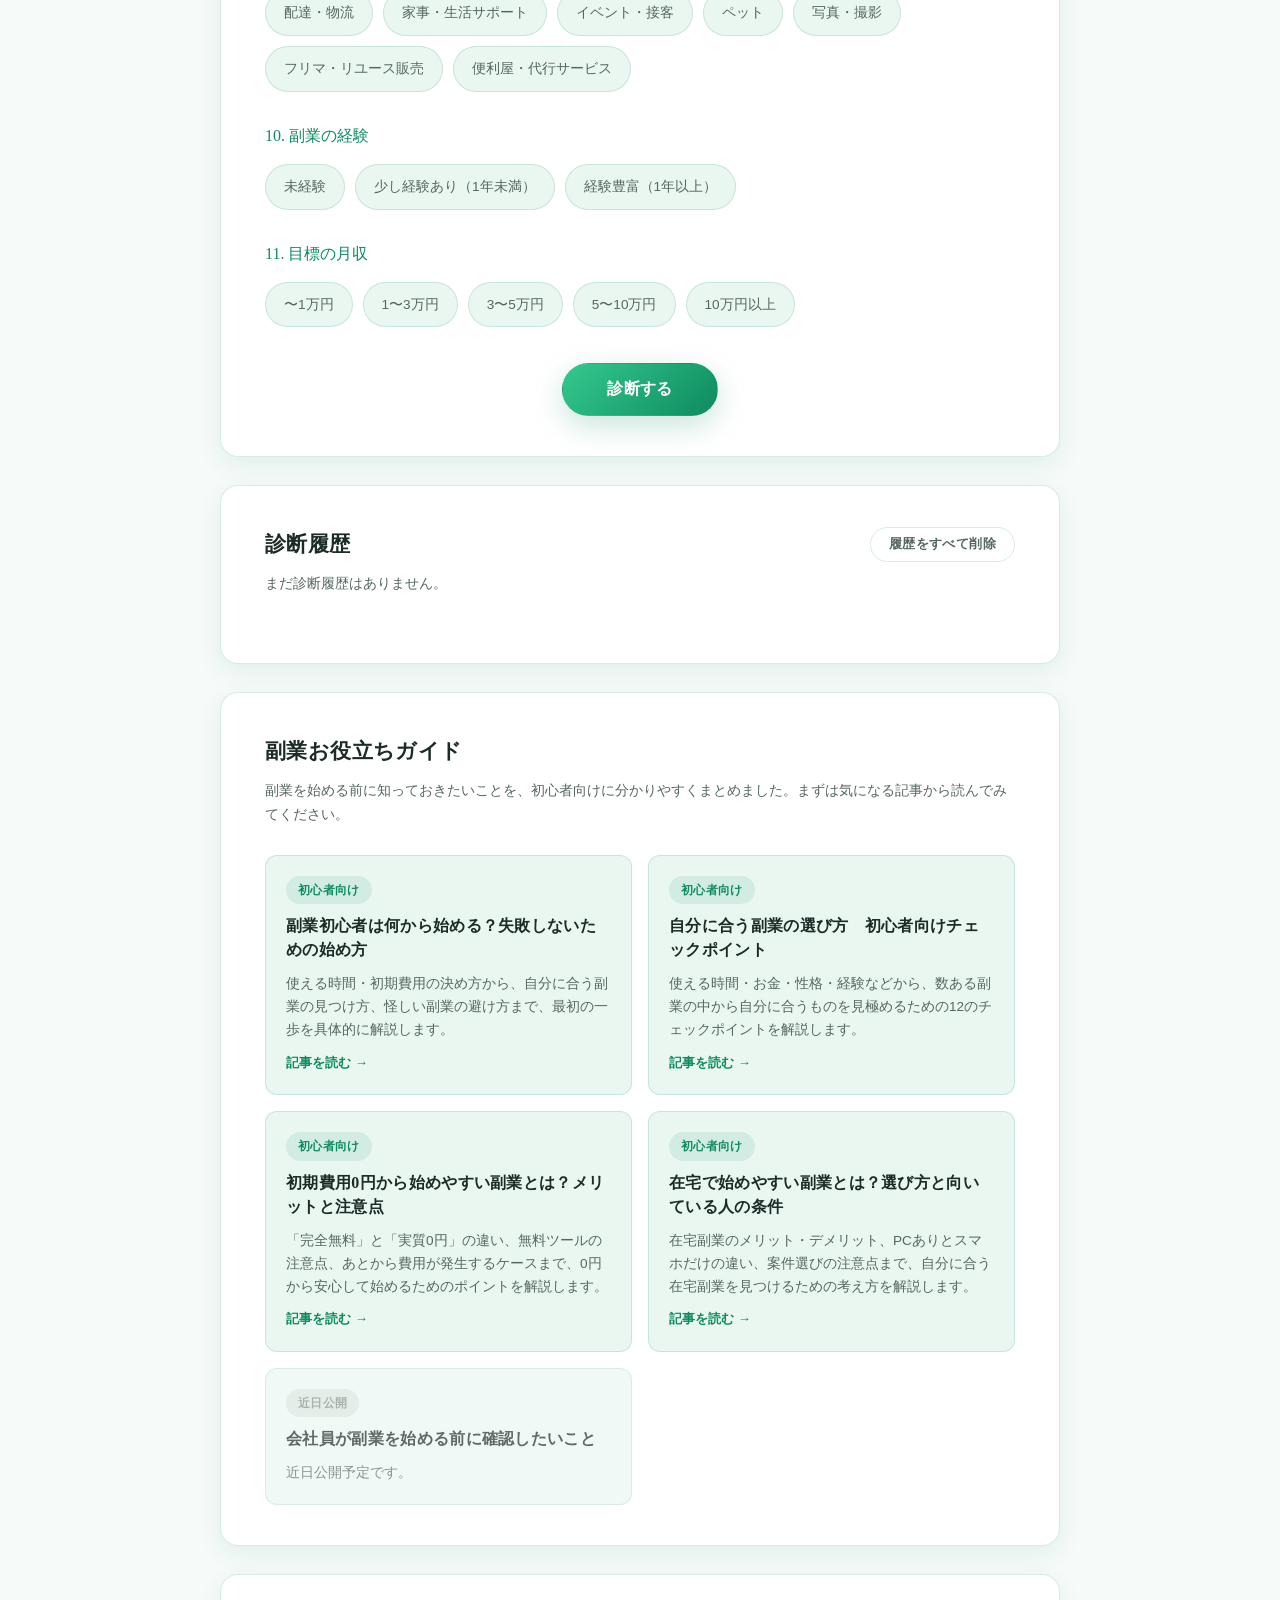
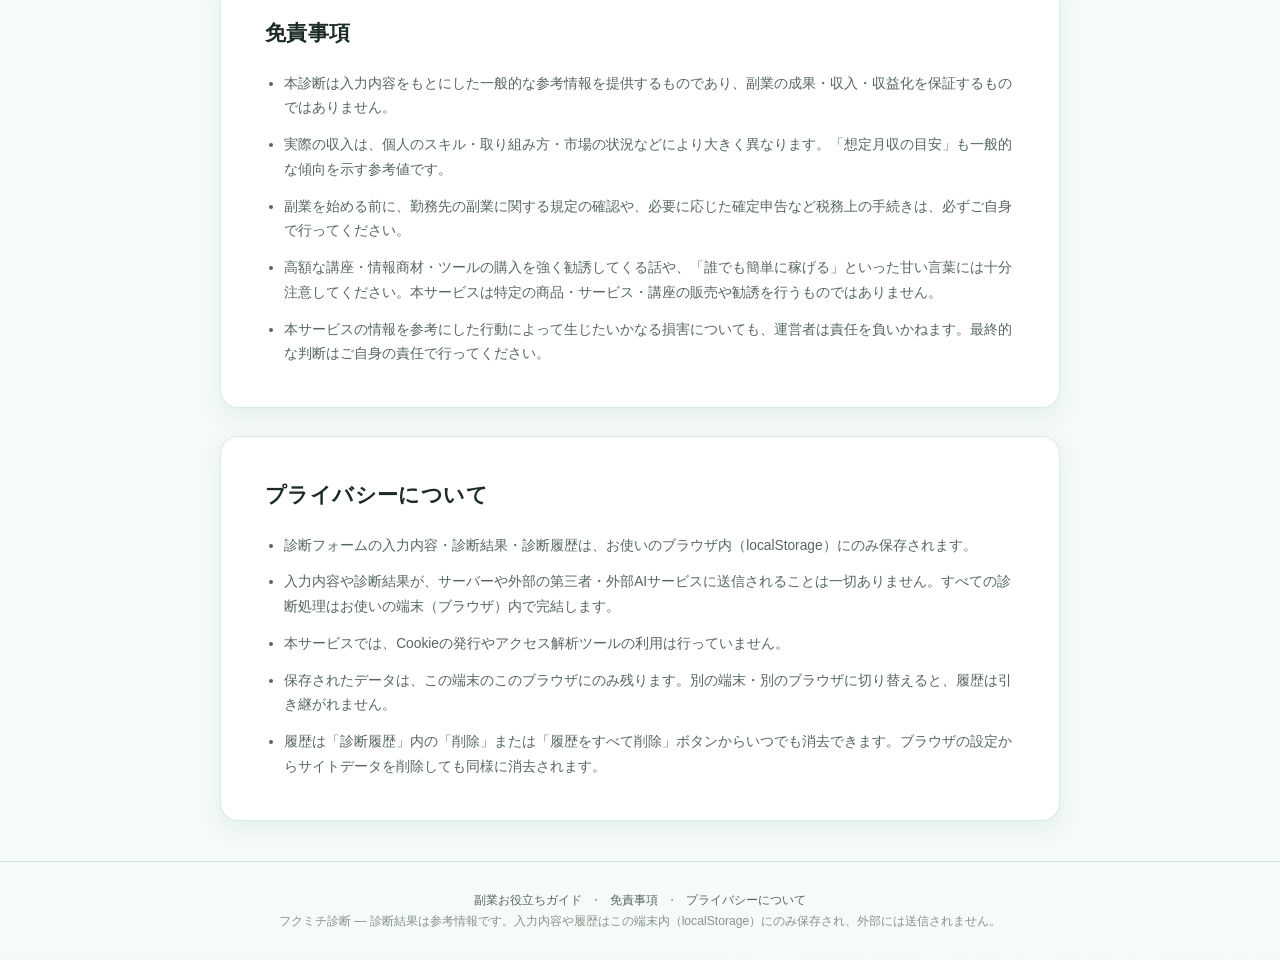
==== commit 11cd785c: "Add fourth SEO article link" ====
--- a/index.html
+++ b/index.html
@@ -370,11 +370,12 @@
         <span class="article-card-cta">記事を読む <span aria-hidden="true">→</span></span>
       </a>
 
-      <div class="article-card is-coming-soon" aria-disabled="true">
-        <span class="article-card-tag tag-soon">近日公開</span>
-        <h3 class="article-card-title">在宅で始めやすい副業</h3>
-        <p class="article-card-desc">近日公開予定です。</p>
-      </div>
+      <a href="articles/work-from-home-side-jobs-for-beginners.html" class="article-card">
+        <span class="article-card-tag">初心者向け</span>
+        <h3 class="article-card-title">在宅で始めやすい副業とは？選び方と向いている人の条件</h3>
+        <p class="article-card-desc">在宅副業のメリット・デメリット、PCありとスマホだけの違い、案件選びの注意点まで、自分に合う在宅副業を見つけるための考え方を解説します。</p>
+        <span class="article-card-cta">記事を読む <span aria-hidden="true">→</span></span>
+      </a>
 
       <div class="article-card is-coming-soon" aria-disabled="true">
         <span class="article-card-tag tag-soon">近日公開</span>
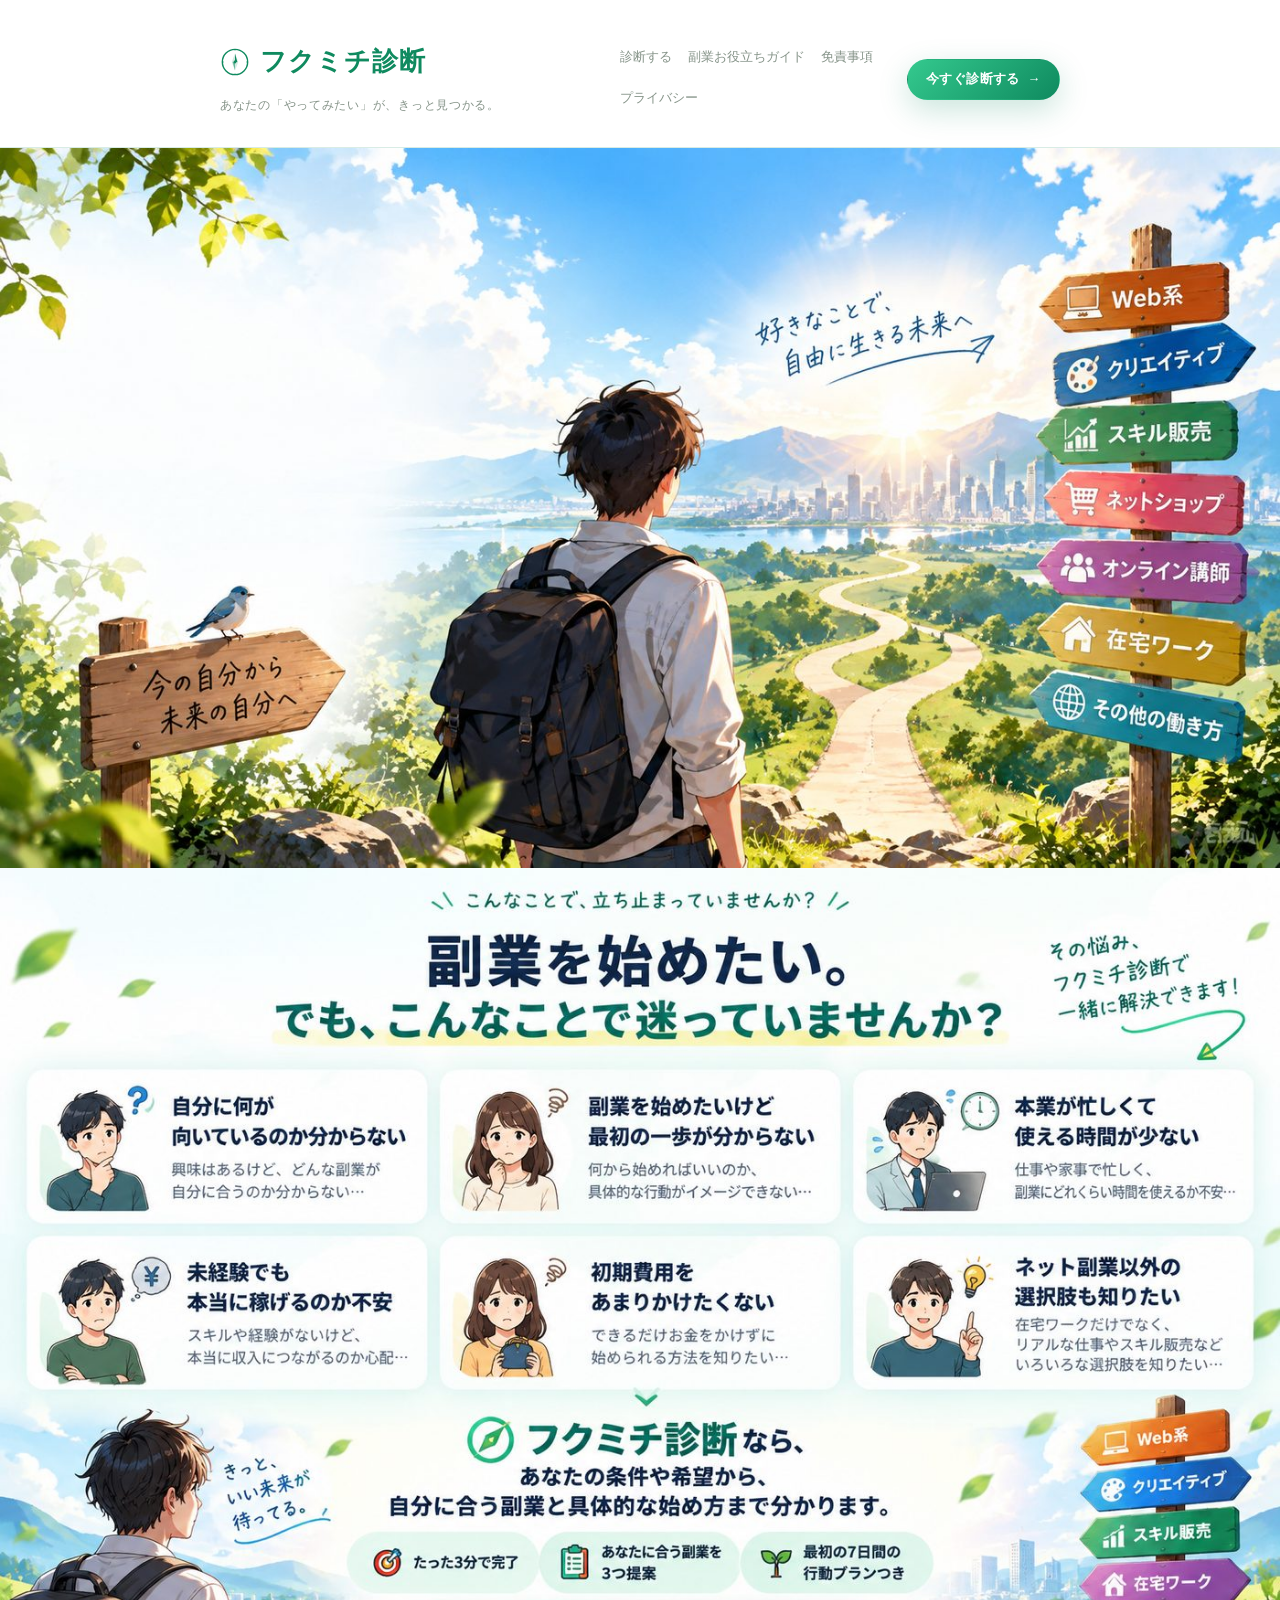
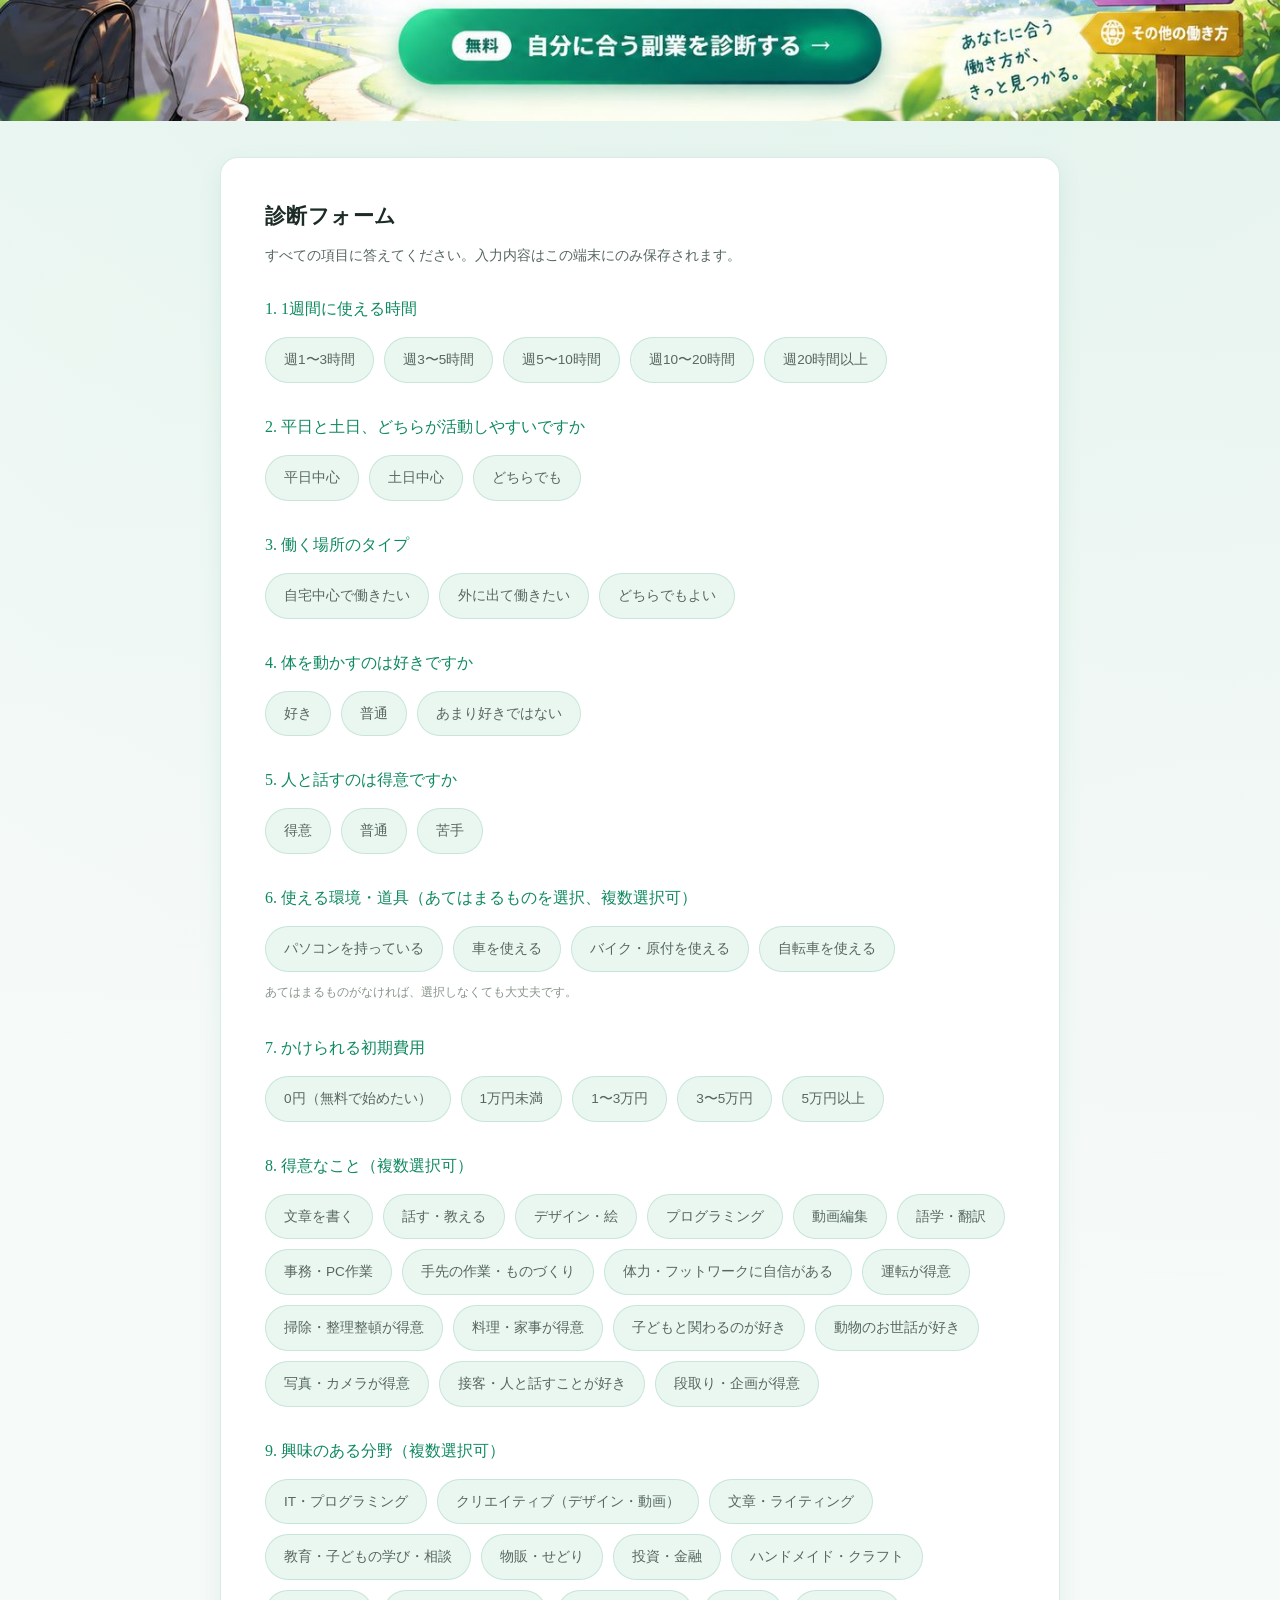
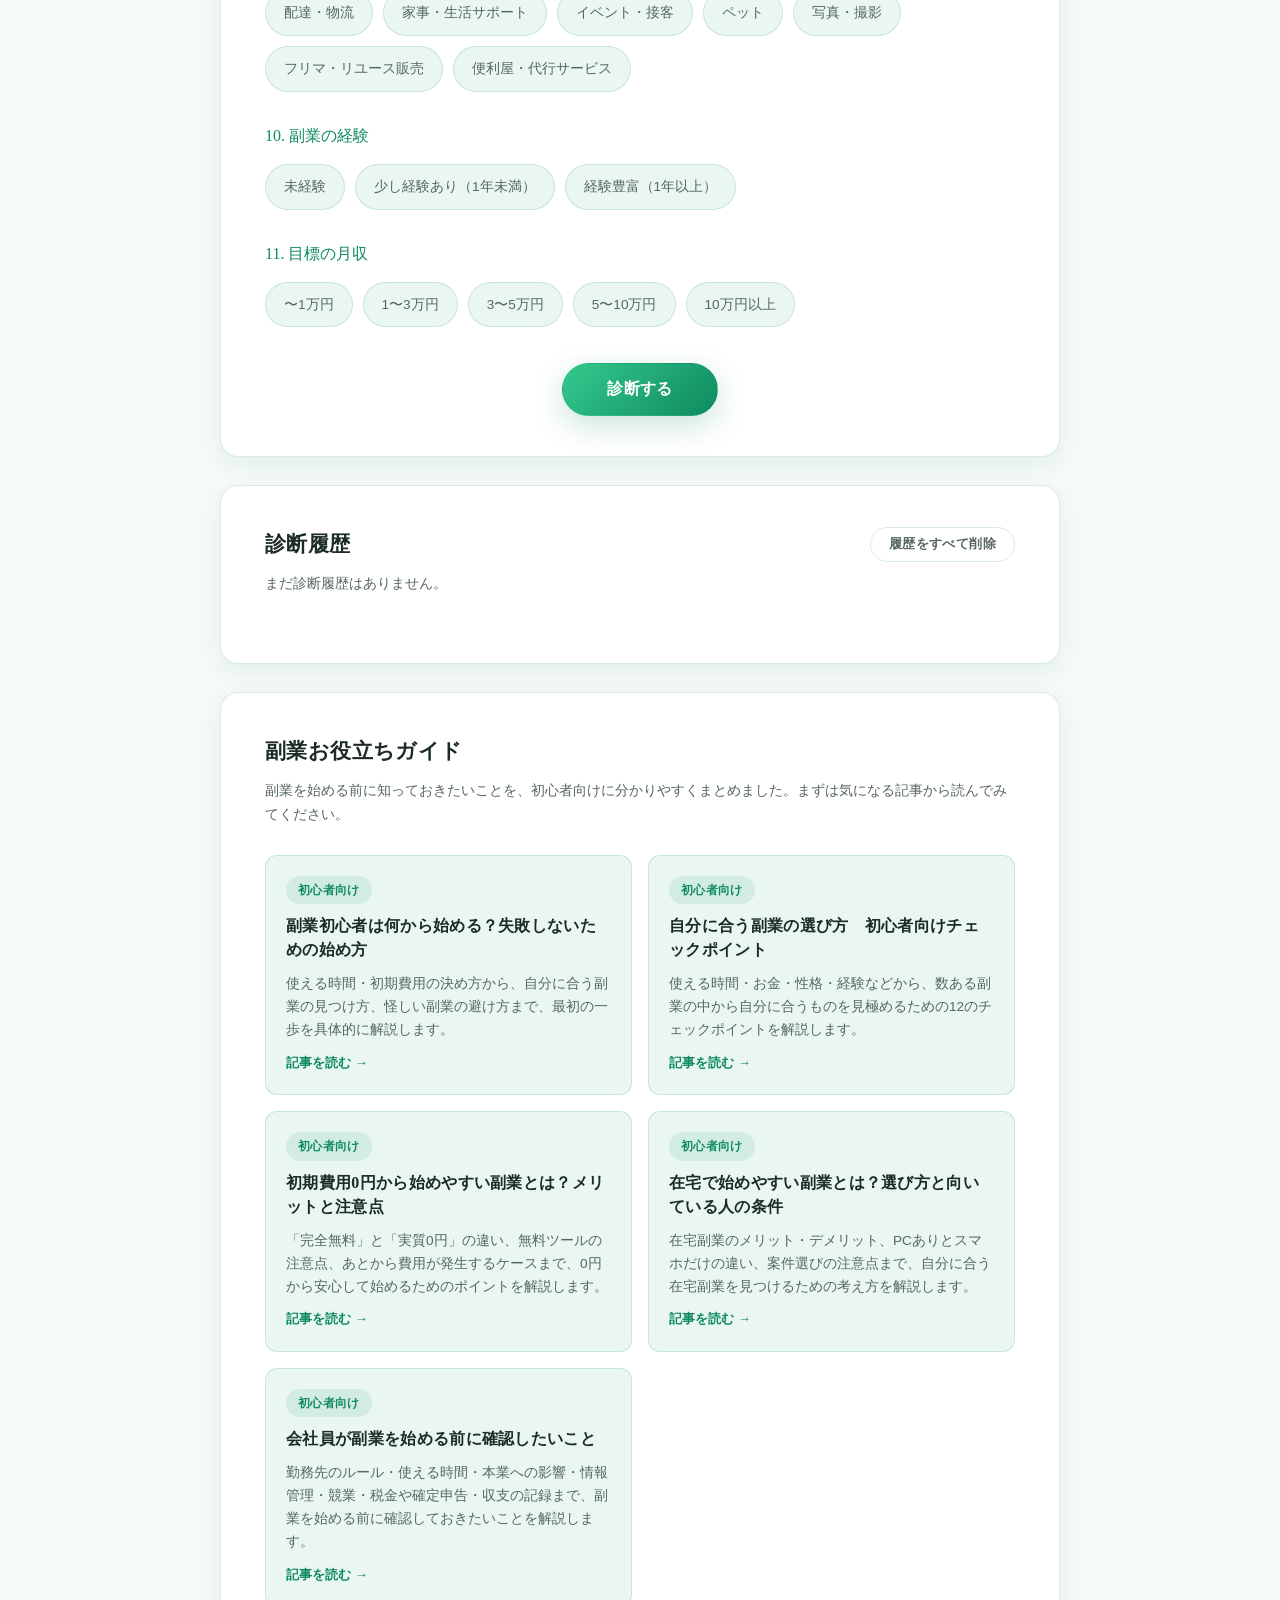
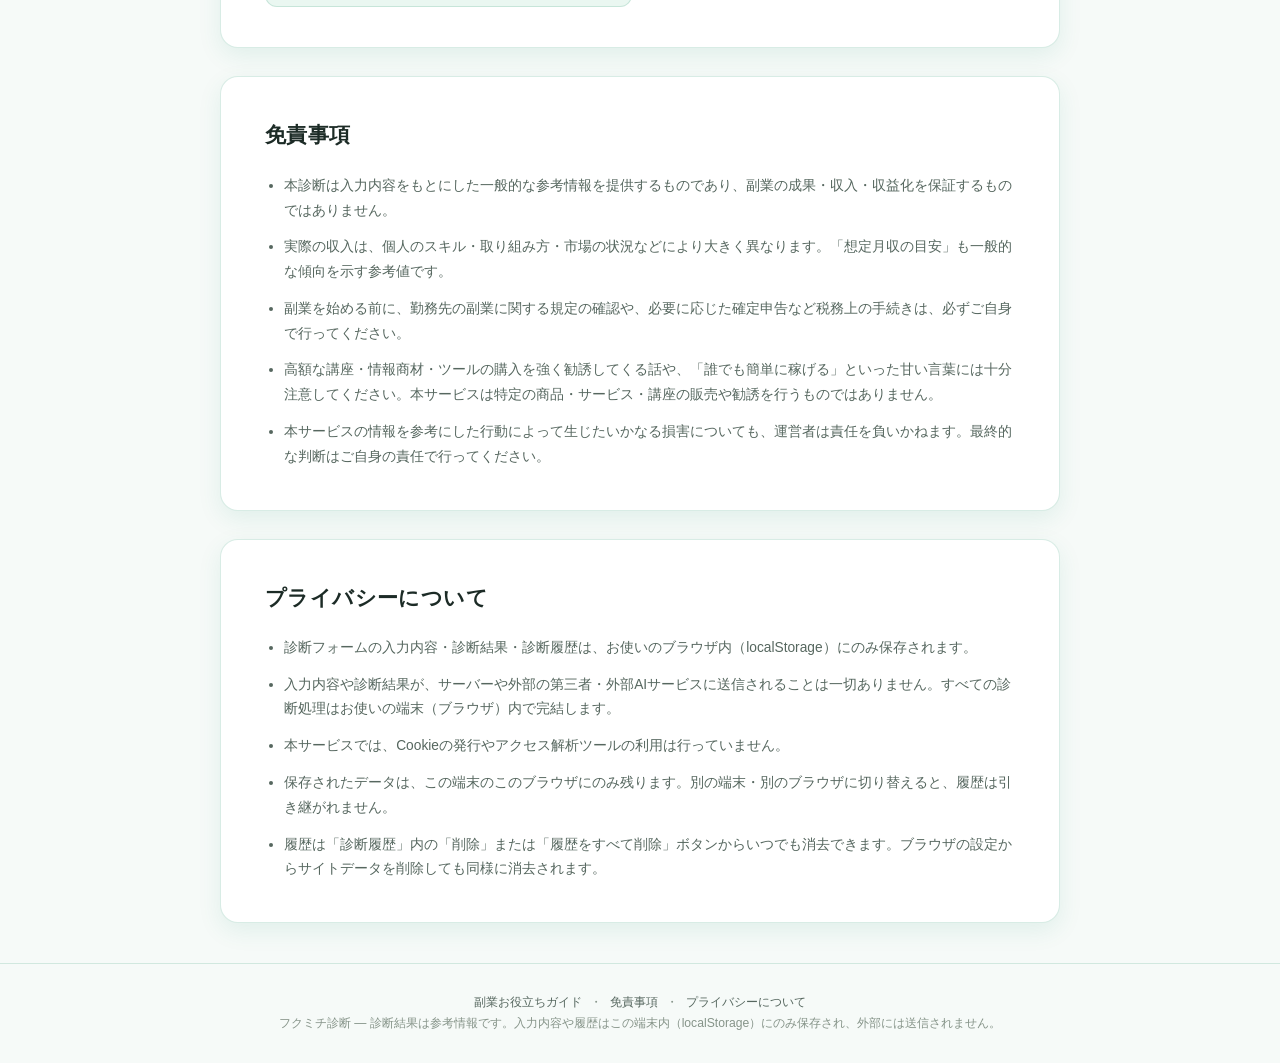
==== commit 813697e0: "Add fifth SEO article link" ====
--- a/index.html
+++ b/index.html
@@ -377,11 +377,12 @@
         <span class="article-card-cta">記事を読む <span aria-hidden="true">→</span></span>
       </a>
 
-      <div class="article-card is-coming-soon" aria-disabled="true">
-        <span class="article-card-tag tag-soon">近日公開</span>
+      <a href="articles/things-to-check-before-starting-side-job.html" class="article-card">
+        <span class="article-card-tag">初心者向け</span>
         <h3 class="article-card-title">会社員が副業を始める前に確認したいこと</h3>
-        <p class="article-card-desc">近日公開予定です。</p>
-      </div>
+        <p class="article-card-desc">勤務先のルール・使える時間・本業への影響・情報管理・競業・税金や確定申告・収支の記録まで、副業を始める前に確認しておきたいことを解説します。</p>
+        <span class="article-card-cta">記事を読む <span aria-hidden="true">→</span></span>
+      </a>
 
     </div>
   </section>
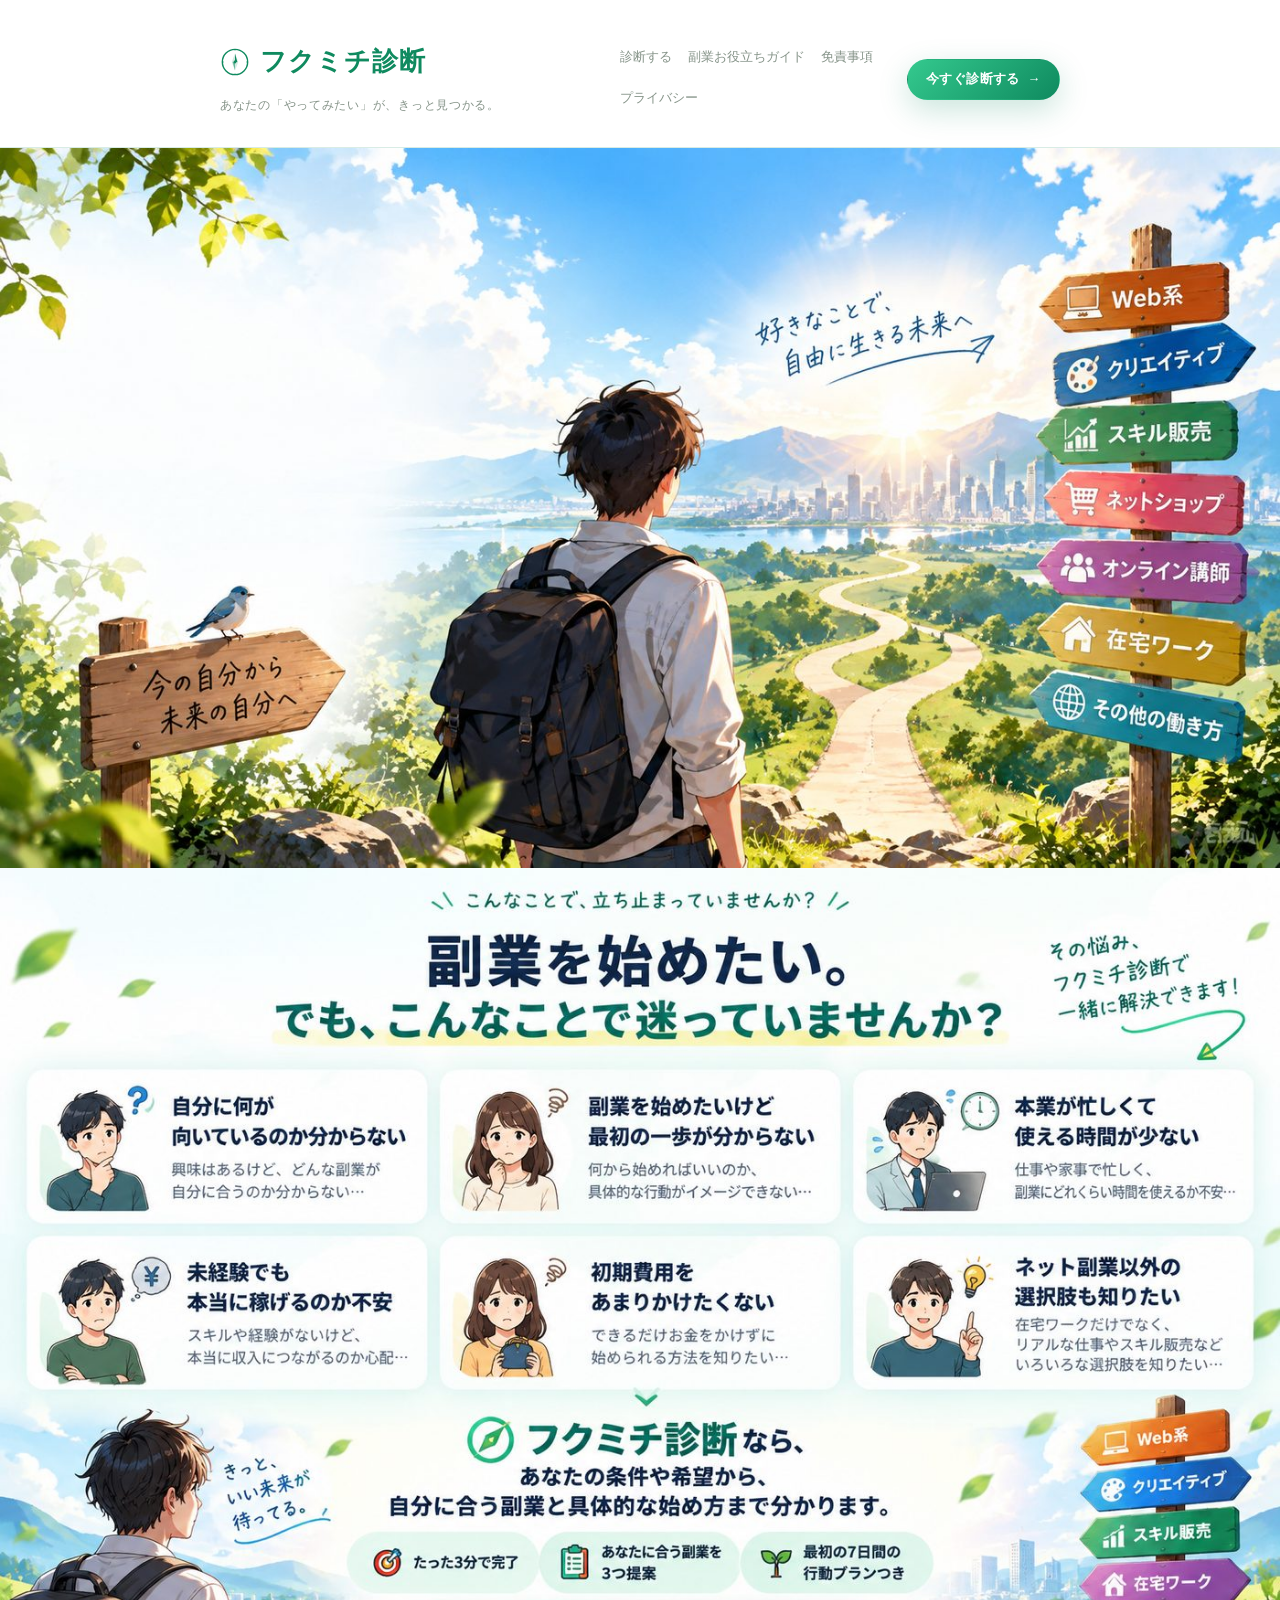
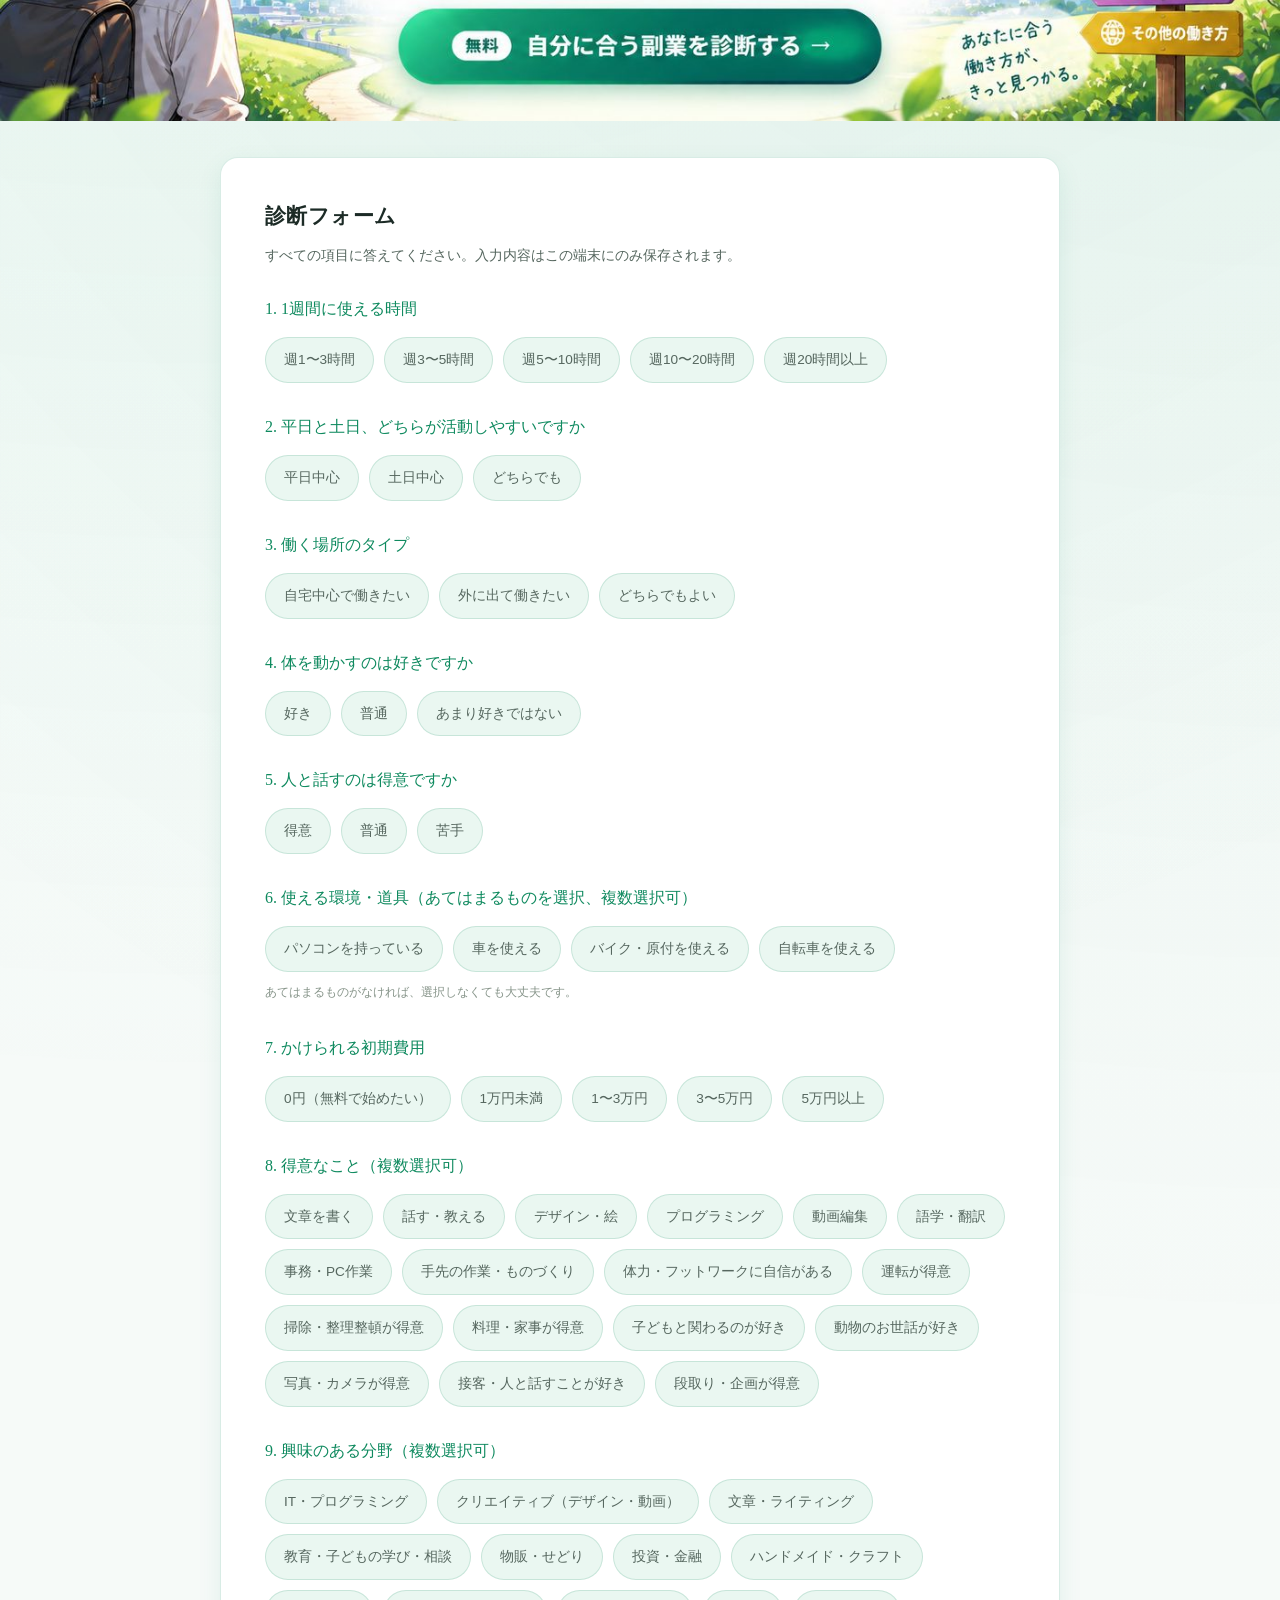
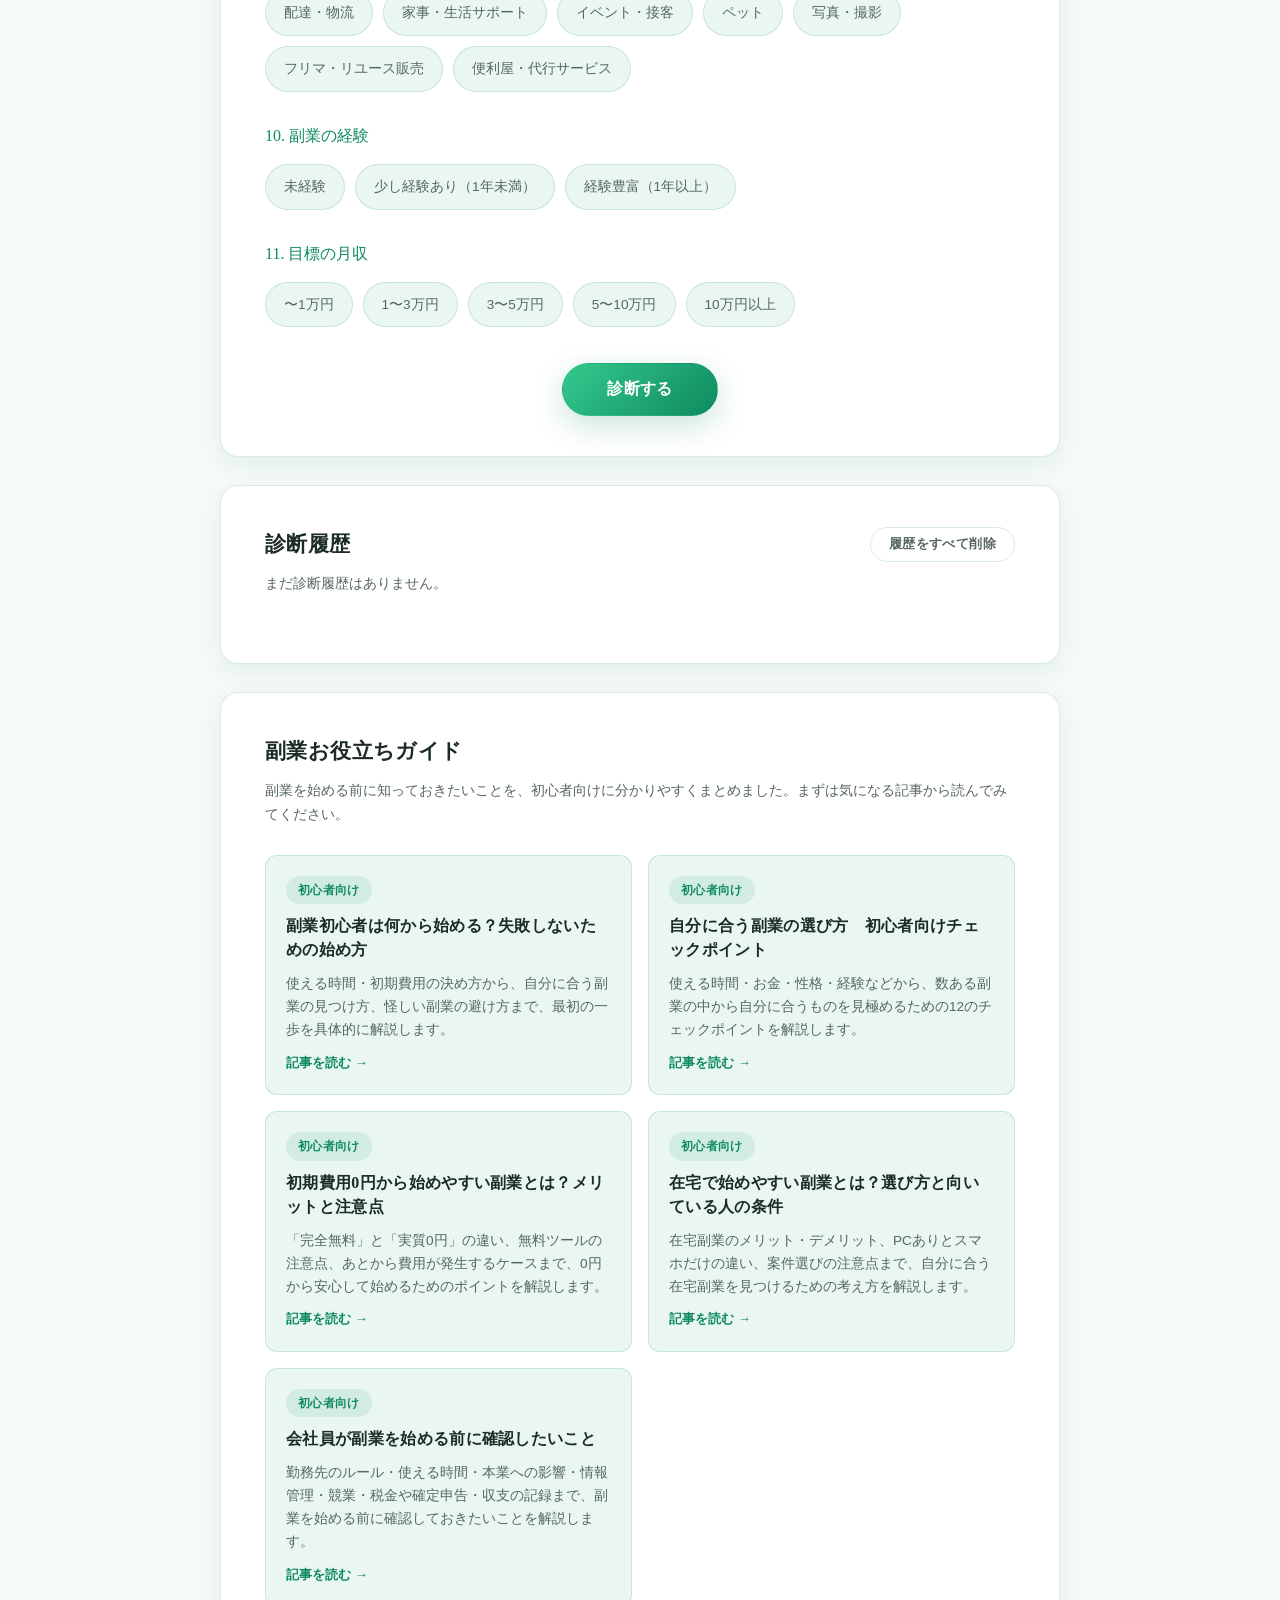
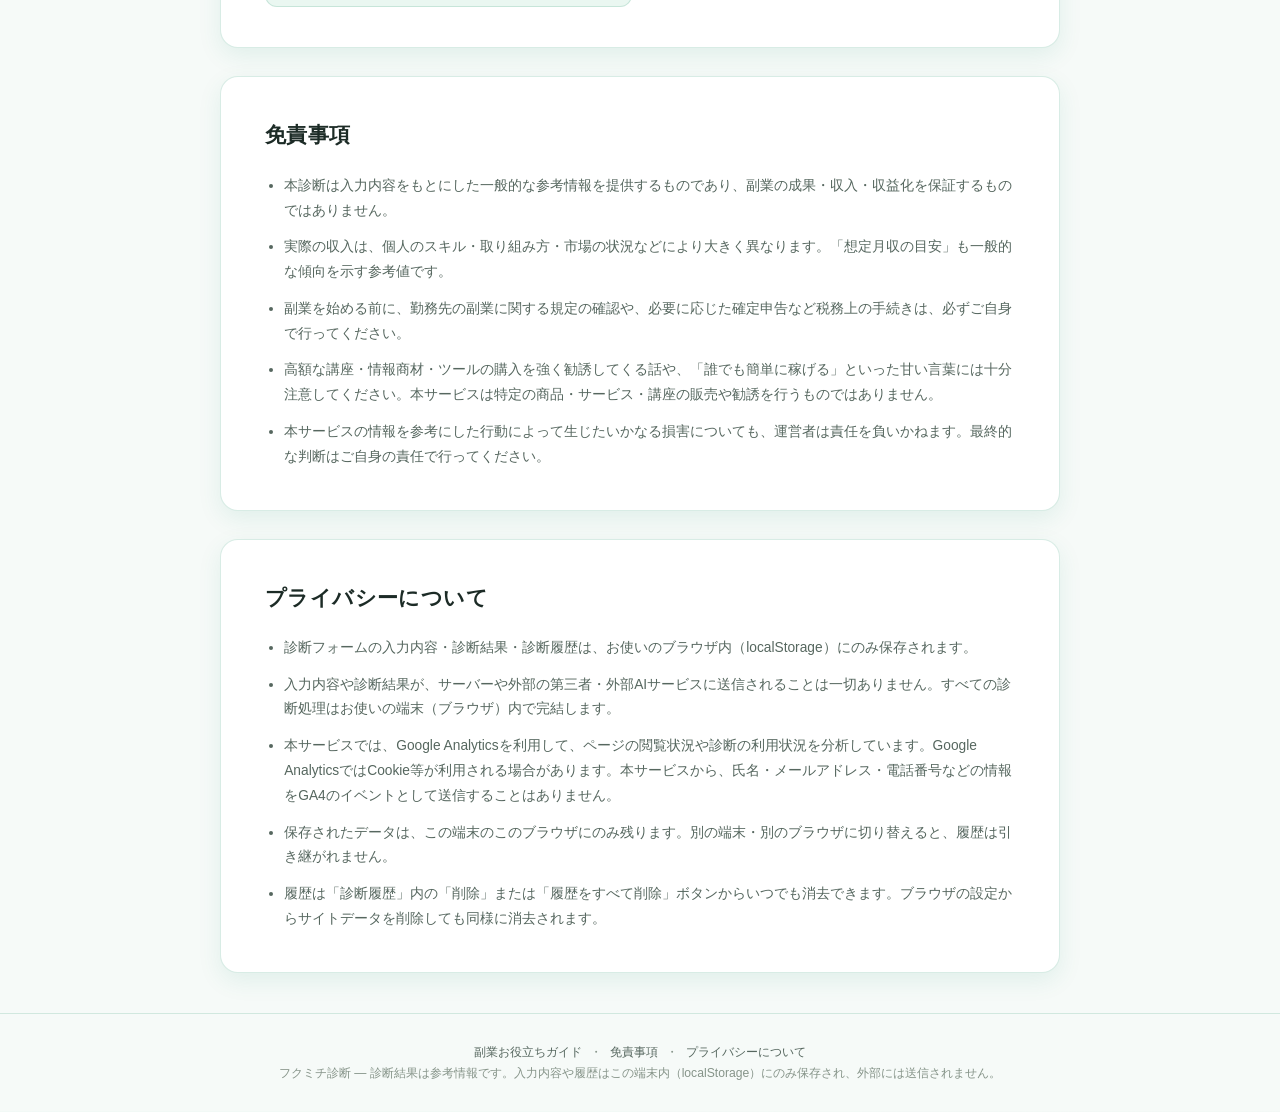
==== commit 9ebf2ea0: "Add GA4 diagnosis tracking events" ====
--- a/index.html
+++ b/index.html
@@ -23,6 +23,14 @@
 <meta name="google-site-verification" content="DPWuHBOjRNF4Gl8Ea7e0CDWMBEQJ9c4RrdTBMMDULVU"/>
 <link rel="icon" href="data:image/svg+xml,%3Csvg xmlns='http://www.w3.org/2000/svg' viewBox='0 0 64 64'%3E%3Crect width='64' height='64' rx='14' fill='%23ffffff'/%3E%3Ccircle cx='32' cy='32' r='22' fill='none' stroke='%230f8a5f' stroke-width='4'/%3E%3Cpolygon points='32,16 37,32 32,48 27,32' fill='%2334c98e'/%3E%3Ccircle cx='32' cy='32' r='3' fill='%230f8a5f'/%3E%3C/svg%3E">
 <link rel="stylesheet" href="style.css">
+
+<script async src="https://www.googletagmanager.com/gtag/js?id=G-5N8QMQ60JV"></script>
+<script>
+  window.dataLayer = window.dataLayer || [];
+  function gtag(){dataLayer.push(arguments);}
+  gtag('js', new Date());
+  gtag('config', 'G-5N8QMQ60JV');
+</script>
 </head>
 <body>
 
@@ -405,7 +413,7 @@
     <ul class="info-list">
       <li>診断フォームの入力内容・診断結果・診断履歴は、お使いのブラウザ内（localStorage）にのみ保存されます。</li>
       <li>入力内容や診断結果が、サーバーや外部の第三者・外部AIサービスに送信されることは一切ありません。すべての診断処理はお使いの端末（ブラウザ）内で完結します。</li>
-      <li>本サービスでは、Cookieの発行やアクセス解析ツールの利用は行っていません。</li>
+      <li>本サービスでは、Google Analyticsを利用して、ページの閲覧状況や診断の利用状況を分析しています。Google AnalyticsではCookie等が利用される場合があります。本サービスから、氏名・メールアドレス・電話番号などの情報をGA4のイベントとして送信することはありません。</li>
       <li>保存されたデータは、この端末のこのブラウザにのみ残ります。別の端末・別のブラウザに切り替えると、履歴は引き継がれません。</li>
       <li>履歴は「診断履歴」内の「削除」または「履歴をすべて削除」ボタンからいつでも消去できます。ブラウザの設定からサイトデータを削除しても同様に消去されます。</li>
     </ul>
